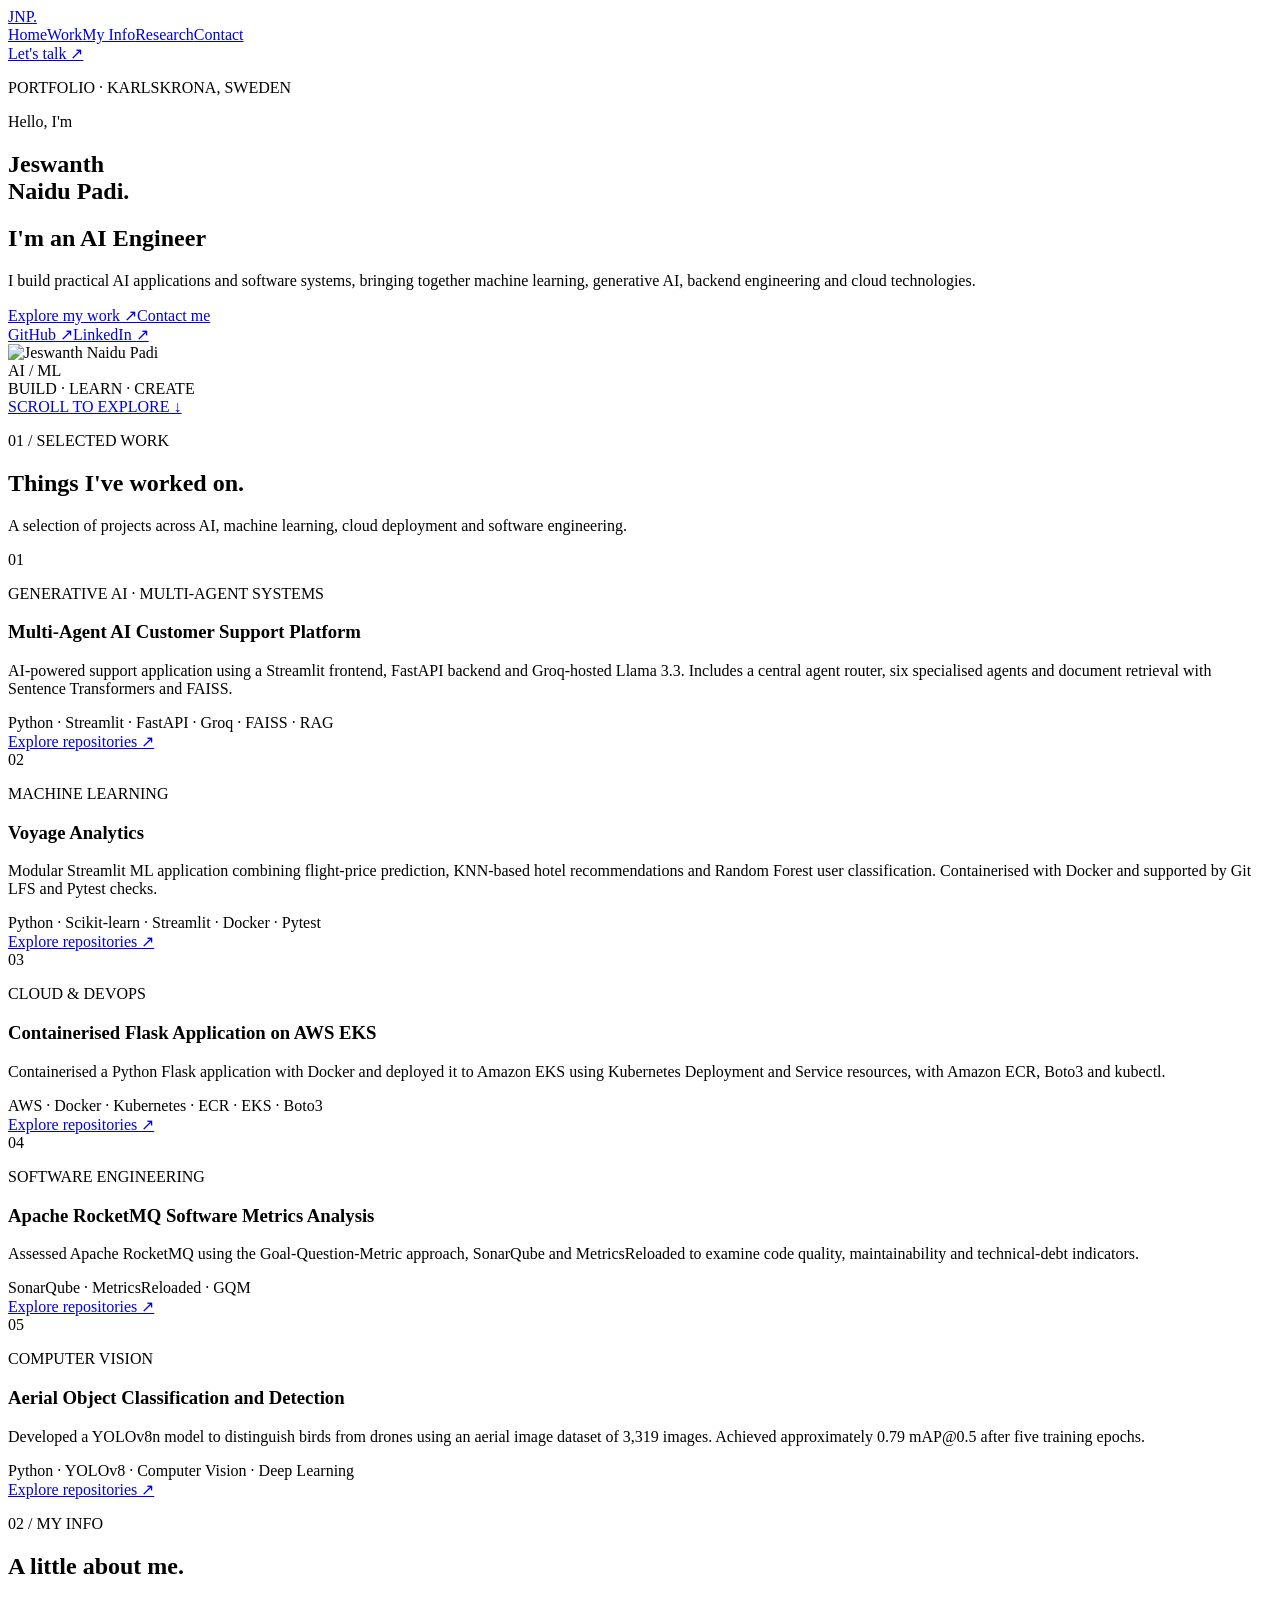
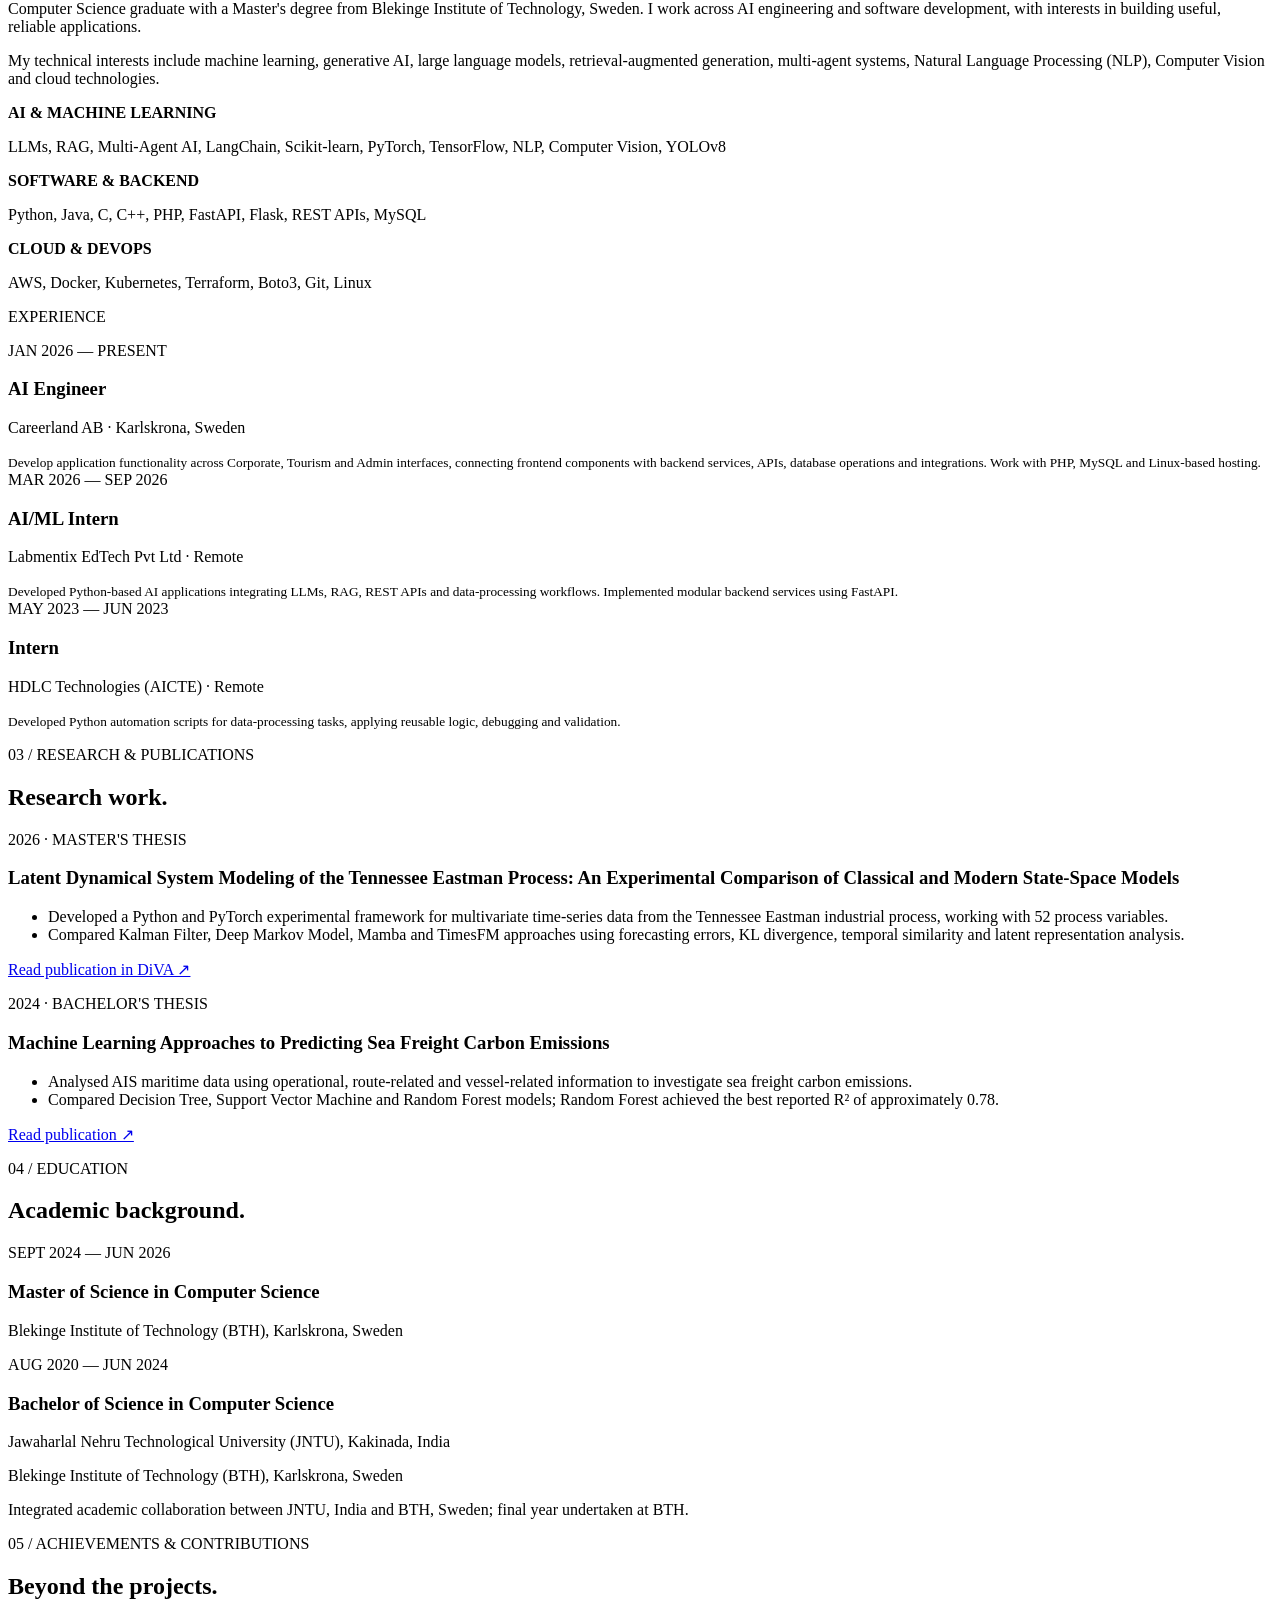
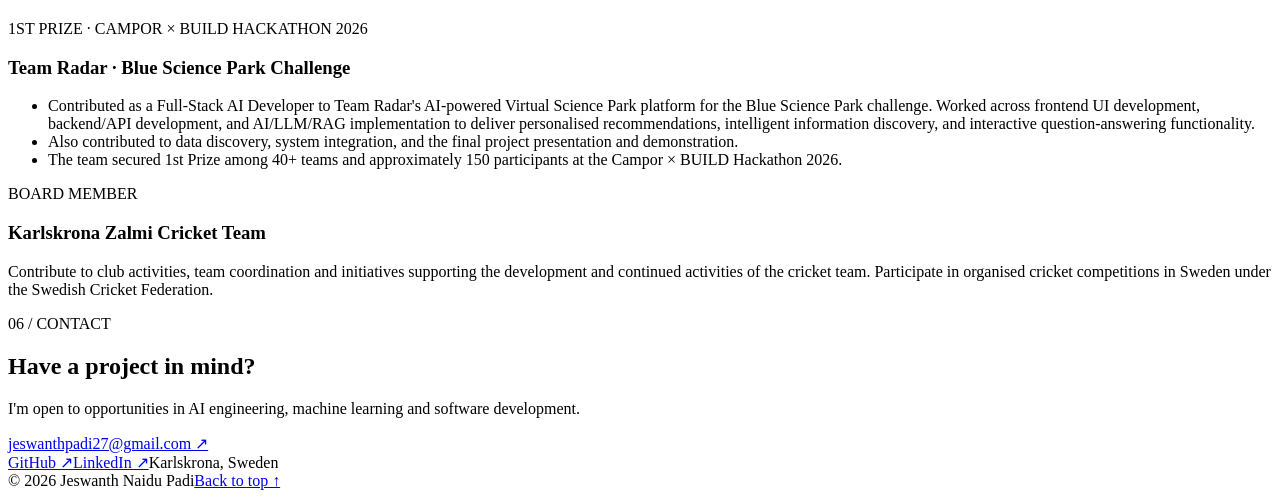
==== index.html @ f514a5ea "Add portfolio homepage" ====
<!doctype html>
<html lang="en">
<head>
<meta charset="utf-8"><meta name="viewport" content="width=device-width,initial-scale=1">
<meta name="description" content="Portfolio of Jeswanth Naidu Padi — AI Engineer focused on machine learning, generative AI and software engineering.">
<title>Jeswanth Naidu Padi | AI Engineer</title>
<link rel="preconnect" href="https://fonts.googleapis.com"><link rel="preconnect" href="https://fonts.gstatic.com" crossorigin>
<link href="https://fonts.googleapis.com/css2?family=DM+Mono:wght@400;500&family=DM+Sans:wght@400;500;600;700&family=Manrope:wght@400;500;600;700;800&display=swap" rel="stylesheet">
<link rel="stylesheet" href="assets/css/styles.css">
</head>
<body>
<header class="top"><a class="brand" href="#home">JNP<span>.</span></a><nav><a href="#home">Home</a><a href="#work">Work</a><a href="#about">My Info</a><a href="#research">Research</a><a href="#contact">Contact</a></nav><a class="nav-cta" href="mailto:jeswanthpadi27@gmail.com">Let's talk ↗</a></header>
<main>
<section class="hero section" id="home"><div class="hero-copy"><p class="eyebrow">PORTFOLIO · KARLSKRONA, SWEDEN</p><p class="hello">Hello, I'm</p><h1>Jeswanth<br><span>Naidu Padi.</span></h1><h2>I'm an <span class="typed">AI Engineer</span></h2><p class="intro">I build practical AI applications and software systems, bringing together machine learning, generative AI, backend engineering and cloud technologies.</p><div class="actions"><a class="button primary" href="#work">Explore my work <span>↗</span></a><a class="button secondary" href="mailto:jeswanthpadi27@gmail.com">Contact me</a></div><div class="social"><a href="https://github.com/Jeswanthpadi" target="_blank" rel="noreferrer">GitHub ↗</a><a href="https://www.linkedin.com/in/jeswanthnaidupadi/" target="_blank" rel="noreferrer">LinkedIn ↗</a></div></div><div class="hero-art"><div class="orbit orbit-one"></div><div class="orbit orbit-two"></div><div class="portrait"><img src="https://avatars.githubusercontent.com/u/137682556?v=4" alt="Jeswanth Naidu Padi"></div><div class="floating-tag tag-top">AI / ML</div><div class="floating-tag tag-bottom">BUILD · LEARN · CREATE</div></div><a class="scroll" href="#work">SCROLL TO EXPLORE ↓</a></section>
<section class="section work" id="work"><div class="section-head"><p class="eyebrow">01 / SELECTED WORK</p><h2>Things I've <span>worked on.</span></h2><p>A selection of projects across AI, machine learning, cloud deployment and software engineering.</p></div><div class="projects">
<article class="project"><div class="project-no">01</div><p class="project-type">GENERATIVE AI · MULTI-AGENT SYSTEMS</p><h3>Multi-Agent AI Customer Support Platform</h3><p>AI-powered support application using a Streamlit frontend, FastAPI backend and Groq-hosted Llama 3.3. Includes a central agent router, six specialised agents and document retrieval with Sentence Transformers and FAISS.</p><div class="tags">Python · Streamlit · FastAPI · Groq · FAISS · RAG</div><a href="https://github.com/Jeswanthpadi?tab=repositories" target="_blank" rel="noreferrer">Explore repositories ↗</a></article>
<article class="project"><div class="project-no">02</div><p class="project-type">MACHINE LEARNING</p><h3>Voyage Analytics</h3><p>Modular Streamlit ML application combining flight-price prediction, KNN-based hotel recommendations and Random Forest user classification. Containerised with Docker and supported by Git LFS and Pytest checks.</p><div class="tags">Python · Scikit-learn · Streamlit · Docker · Pytest</div><a href="https://github.com/Jeswanthpadi?tab=repositories" target="_blank" rel="noreferrer">Explore repositories ↗</a></article>
<article class="project"><div class="project-no">03</div><p class="project-type">CLOUD & DEVOPS</p><h3>Containerised Flask Application on AWS EKS</h3><p>Containerised a Python Flask application with Docker and deployed it to Amazon EKS using Kubernetes Deployment and Service resources, with Amazon ECR, Boto3 and kubectl.</p><div class="tags">AWS · Docker · Kubernetes · ECR · EKS · Boto3</div><a href="https://github.com/Jeswanthpadi?tab=repositories" target="_blank" rel="noreferrer">Explore repositories ↗</a></article>
<article class="project"><div class="project-no">04</div><p class="project-type">SOFTWARE ENGINEERING</p><h3>Apache RocketMQ Software Metrics Analysis</h3><p>Assessed Apache RocketMQ using the Goal-Question-Metric approach, SonarQube and MetricsReloaded to examine code quality, maintainability and technical-debt indicators.</p><div class="tags">SonarQube · MetricsReloaded · GQM</div><a href="https://github.com/Jeswanthpadi?tab=repositories" target="_blank" rel="noreferrer">Explore repositories ↗</a></article>
<article class="project"><div class="project-no">05</div><p class="project-type">COMPUTER VISION</p><h3>Aerial Object Classification and Detection</h3><p>Developed a YOLOv8n model to distinguish birds from drones using an aerial image dataset of 3,319 images. Achieved approximately 0.79 mAP@0.5 after five training epochs.</p><div class="tags">Python · YOLOv8 · Computer Vision · Deep Learning</div><a href="https://github.com/Jeswanthpadi?tab=repositories" target="_blank" rel="noreferrer">Explore repositories ↗</a></article>
</div></section>
<section class="section about" id="about"><div class="section-head"><p class="eyebrow">02 / MY INFO</p><h2>A little about <span>me.</span></h2></div><div class="about-grid"><div><p class="large-copy">Computer Science graduate with a Master's degree from Blekinge Institute of Technology, Sweden. I work across AI engineering and software development, with interests in building useful, reliable applications.</p><p>My technical interests include machine learning, generative AI, large language models, retrieval-augmented generation, multi-agent systems, Natural Language Processing (NLP), Computer Vision and cloud technologies.</p><div class="skill-groups"><div><b>AI & MACHINE LEARNING</b><p>LLMs, RAG, Multi-Agent AI, LangChain, Scikit-learn, PyTorch, TensorFlow, NLP, Computer Vision, YOLOv8</p></div><div><b>SOFTWARE & BACKEND</b><p>Python, Java, C, C++, PHP, FastAPI, Flask, REST APIs, MySQL</p></div><div><b>CLOUD & DEVOPS</b><p>AWS, Docker, Kubernetes, Terraform, Boto3, Git, Linux</p></div></div></div><div class="experience"><p class="eyebrow">EXPERIENCE</p><div class="job"><span>JAN 2026 — PRESENT</span><h3>AI Engineer</h3><p>Careerland AB · Karlskrona, Sweden</p><small>Develop application functionality across Corporate, Tourism and Admin interfaces, connecting frontend components with backend services, APIs, database operations and integrations. Work with PHP, MySQL and Linux-based hosting.</small></div><div class="job"><span>MAR 2026 — SEP 2026</span><h3>AI/ML Intern</h3><p>Labmentix EdTech Pvt Ltd · Remote</p><small>Developed Python-based AI applications integrating LLMs, RAG, REST APIs and data-processing workflows. Implemented modular backend services using FastAPI.</small></div><div class="job"><span>MAY 2023 — JUN 2023</span><h3>Intern</h3><p>HDLC Technologies (AICTE) · Remote</p><small>Developed Python automation scripts for data-processing tasks, applying reusable logic, debugging and validation.</small></div></div></div></section>
<section class="section research" id="research"><div class="section-head"><p class="eyebrow">03 / RESEARCH & PUBLICATIONS</p><h2>Research <span>work.</span></h2></div><div class="paper"><p class="eyebrow">2026 · MASTER'S THESIS</p><h3>Latent Dynamical System Modeling of the Tennessee Eastman Process: An Experimental Comparison of Classical and Modern State-Space Models</h3><ul><li>Developed a Python and PyTorch experimental framework for multivariate time-series data from the Tennessee Eastman industrial process, working with 52 process variables.</li><li>Compared Kalman Filter, Deep Markov Model, Mamba and TimesFM approaches using forecasting errors, KL divergence, temporal similarity and latent representation analysis.</li></ul><a href="https://www.diva-portal.org/smash/record.jsf?pid=diva2:2114204" target="_blank" rel="noreferrer">Read publication in DiVA ↗</a></div><div class="paper"><p class="eyebrow">2024 · BACHELOR'S THESIS</p><h3>Machine Learning Approaches to Predicting Sea Freight Carbon Emissions</h3><ul><li>Analysed AIS maritime data using operational, route-related and vessel-related information to investigate sea freight carbon emissions.</li><li>Compared Decision Tree, Support Vector Machine and Random Forest models; Random Forest achieved the best reported R² of approximately 0.78.</li></ul><a href="https://www.diva-portal.org/smash/get/diva2%3A1883492/FULLTEXT01.pdf" target="_blank" rel="noreferrer">Read publication ↗</a></div></section>
<section class="section education"><div class="section-head"><p class="eyebrow">04 / EDUCATION</p><h2>Academic <span>background.</span></h2></div><div class="edu"><div><span>SEPT 2024 — JUN 2026</span><h3>Master of Science in Computer Science</h3><p>Blekinge Institute of Technology (BTH), Karlskrona, Sweden</p></div><div><span>AUG 2020 — JUN 2024</span><h3>Bachelor of Science in Computer Science</h3><p>Jawaharlal Nehru Technological University (JNTU), Kakinada, India</p><p>Blekinge Institute of Technology (BTH), Karlskrona, Sweden</p></div></div><p class="edu-note">Integrated academic collaboration between JNTU, India and BTH, Sweden; final year undertaken at BTH.</p></section>
<section class="section achievements"><div class="section-head"><p class="eyebrow">05 / ACHIEVEMENTS & CONTRIBUTIONS</p><h2>Beyond the <span>projects.</span></h2></div><div class="achievement"><p class="eyebrow">1ST PRIZE · CAMPOR × BUILD HACKATHON 2026</p><h3>Team Radar · Blue Science Park Challenge</h3><ul><li>Contributed as a Full-Stack AI Developer to Team Radar's AI-powered Virtual Science Park platform for the Blue Science Park challenge. Worked across frontend UI development, backend/API development, and AI/LLM/RAG implementation to deliver personalised recommendations, intelligent information discovery, and interactive question-answering functionality.</li><li>Also contributed to data discovery, system integration, and the final project presentation and demonstration.</li><li>The team secured 1st Prize among 40+ teams and approximately 150 participants at the Campor × BUILD Hackathon 2026.</li></ul></div><div class="achievement"><p class="eyebrow">BOARD MEMBER</p><h3>Karlskrona Zalmi Cricket Team</h3><p>Contribute to club activities, team coordination and initiatives supporting the development and continued activities of the cricket team. Participate in organised cricket competitions in Sweden under the Swedish Cricket Federation.</p></div></section>
<section class="section contact" id="contact"><p class="eyebrow">06 / CONTACT</p><h2>Have a project in <span>mind?</span></h2><p>I'm open to opportunities in AI engineering, machine learning and software development.</p><a class="email" href="mailto:jeswanthpadi27@gmail.com">jeswanthpadi27@gmail.com ↗</a><div class="contact-links"><a href="https://github.com/Jeswanthpadi" target="_blank" rel="noreferrer">GitHub ↗</a><a href="https://www.linkedin.com/in/jeswanthnaidupadi/" target="_blank" rel="noreferrer">LinkedIn ↗</a><span>Karlskrona, Sweden</span></div></section>
</main><footer><span>© 2026 Jeswanth Naidu Padi</span><a href="#home">Back to top ↑</a></footer><script src="assets/js/main.js"></script>
</body></html>
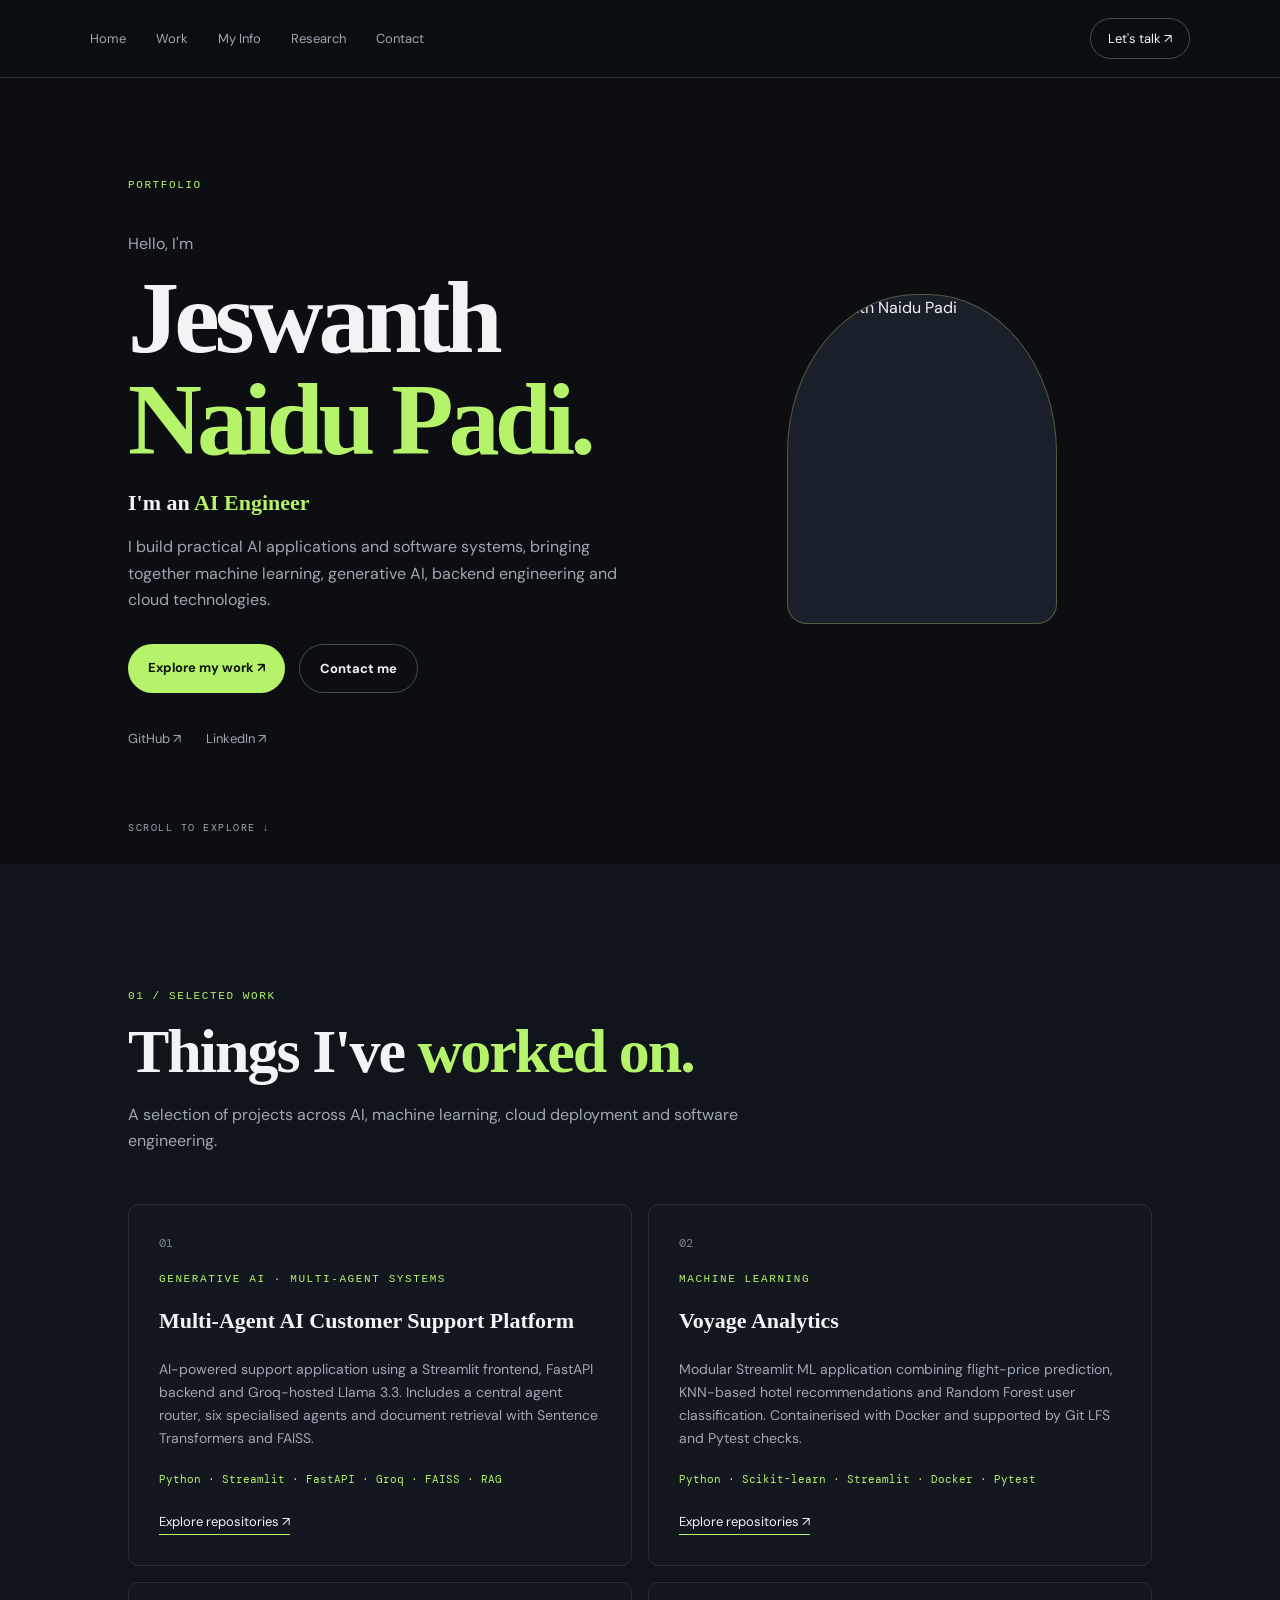
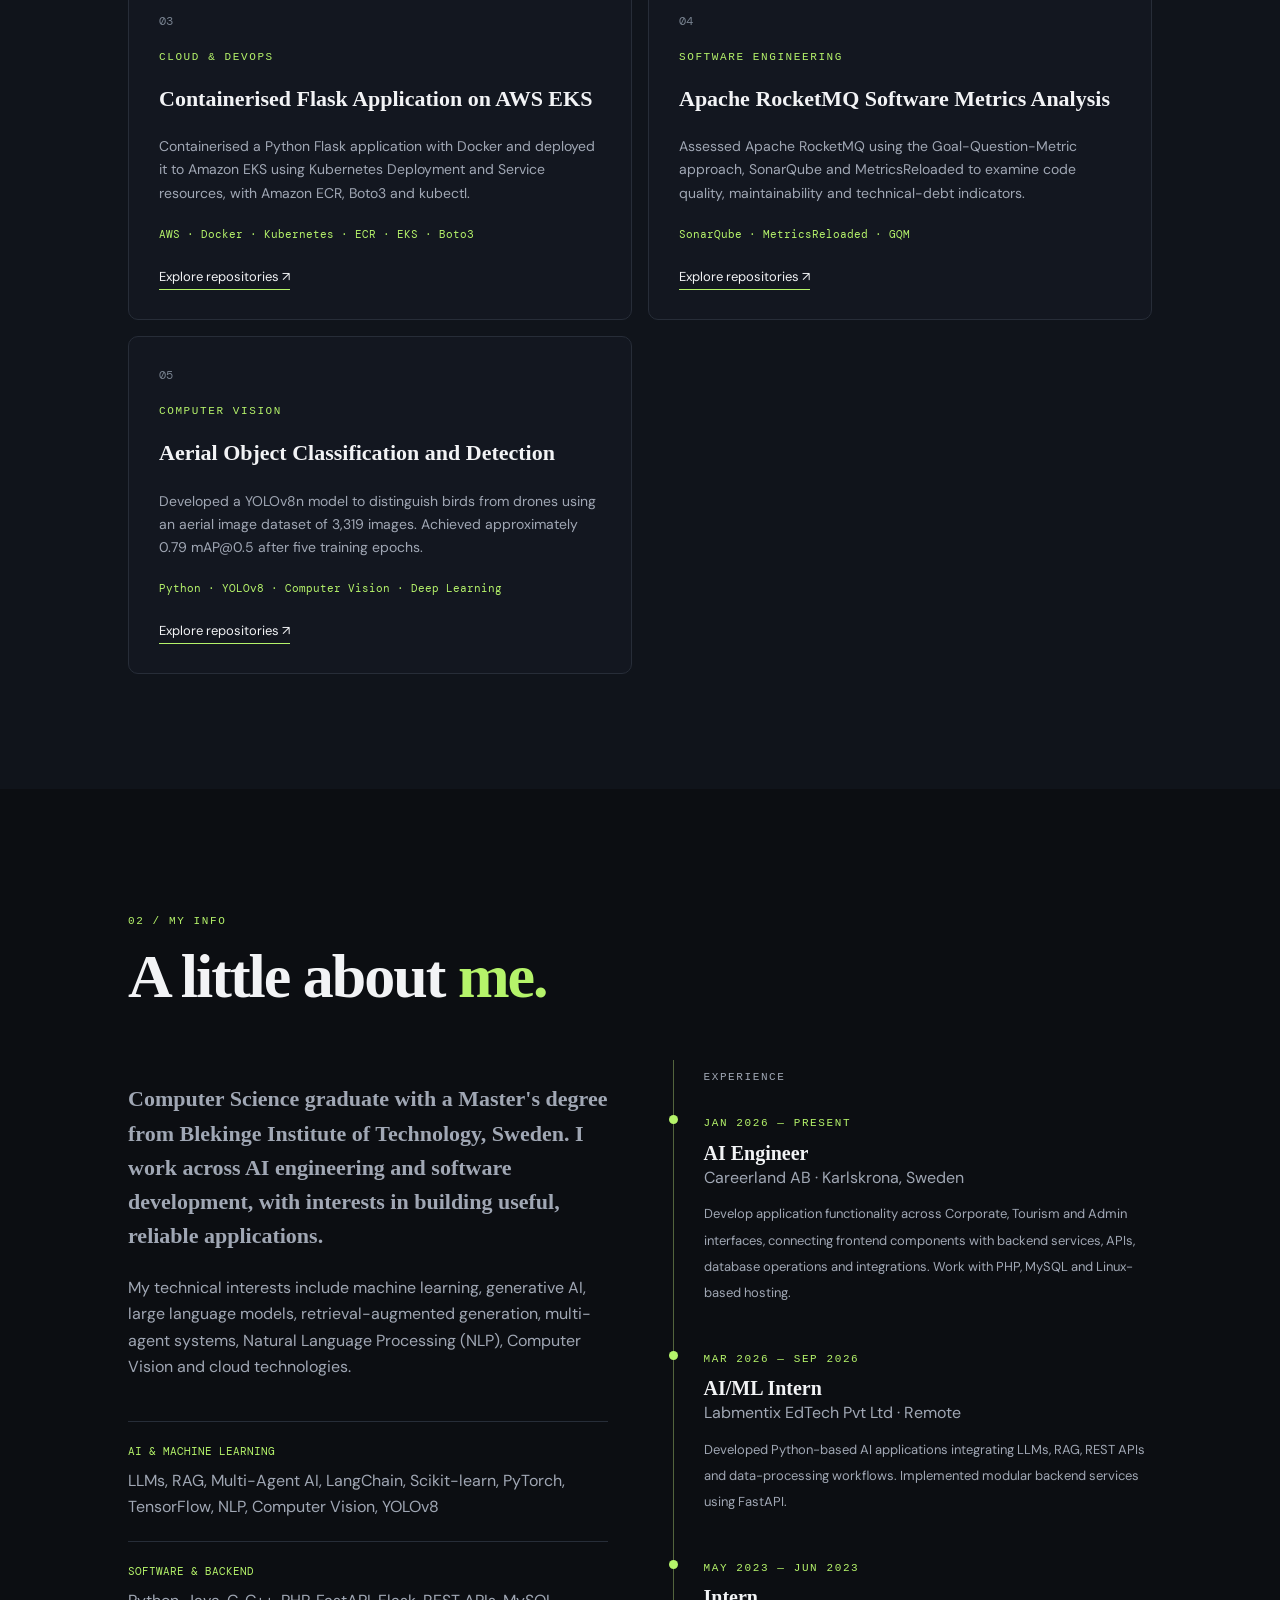
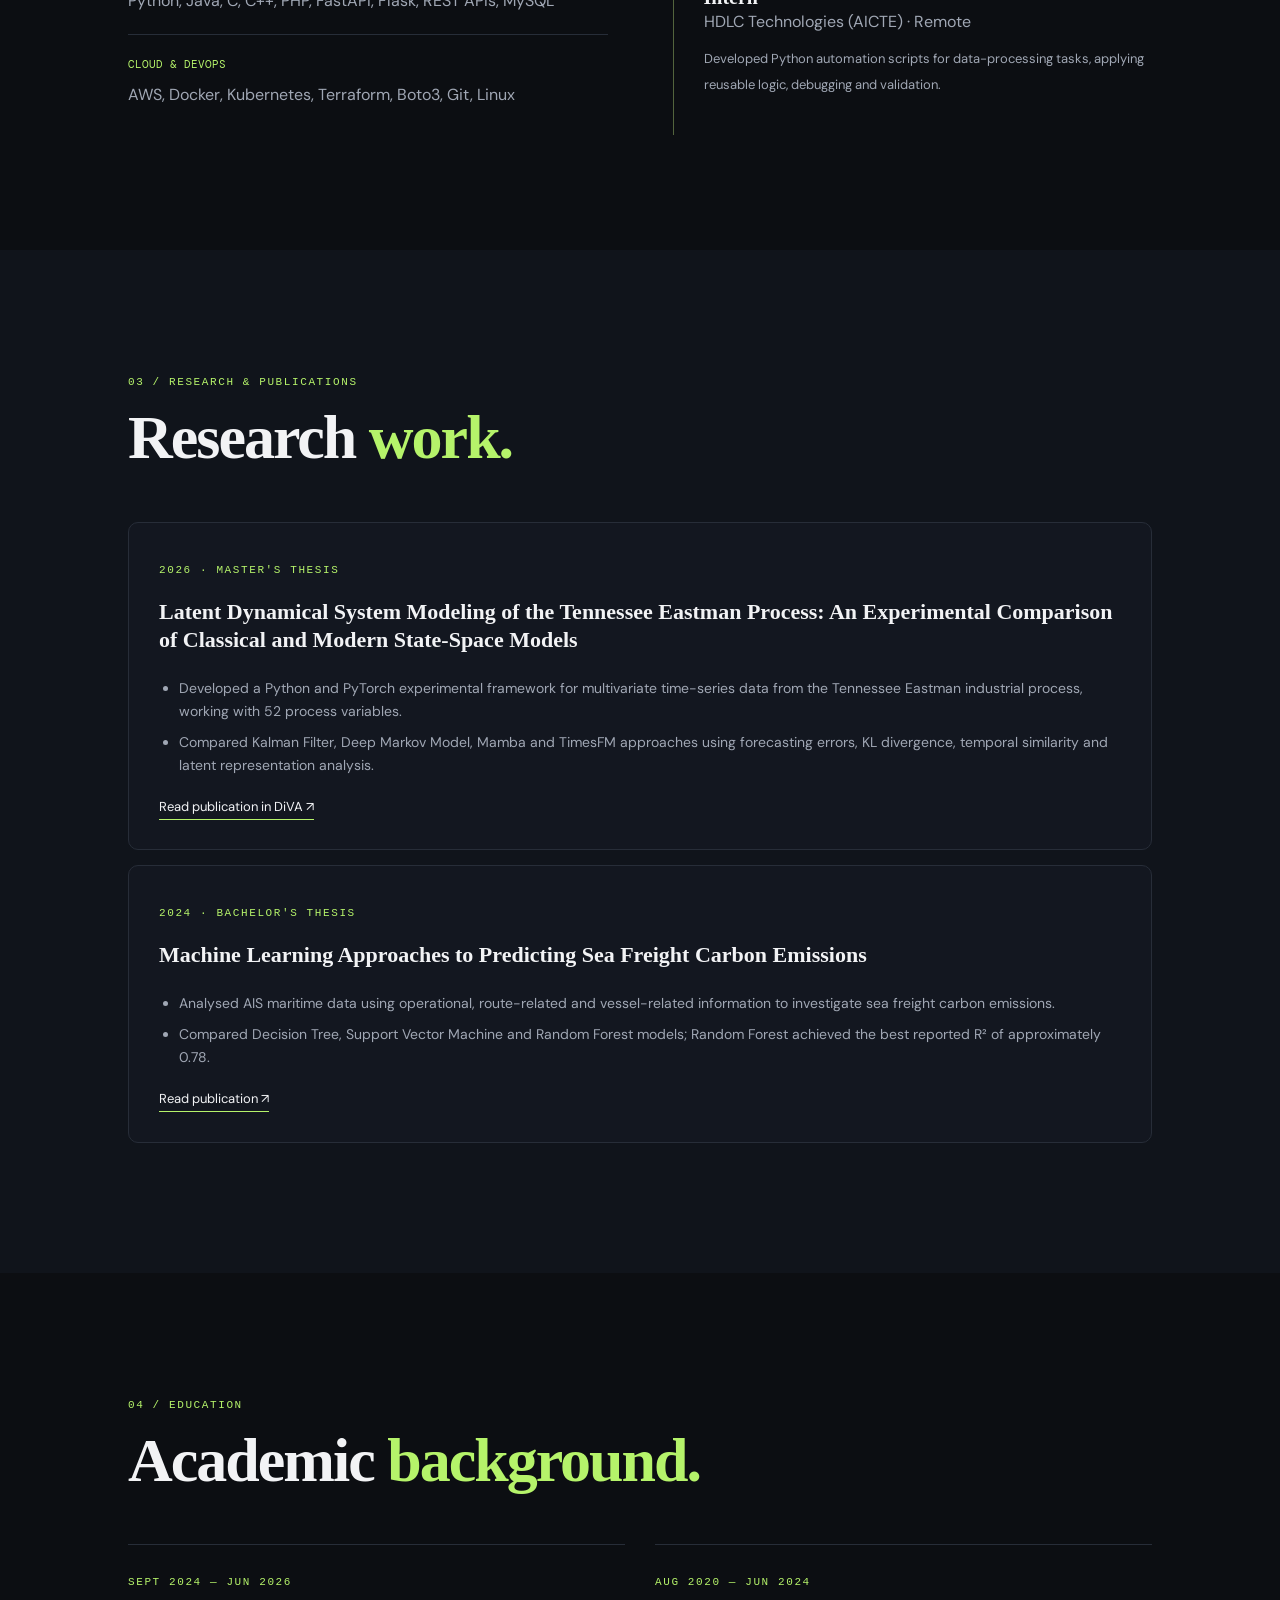
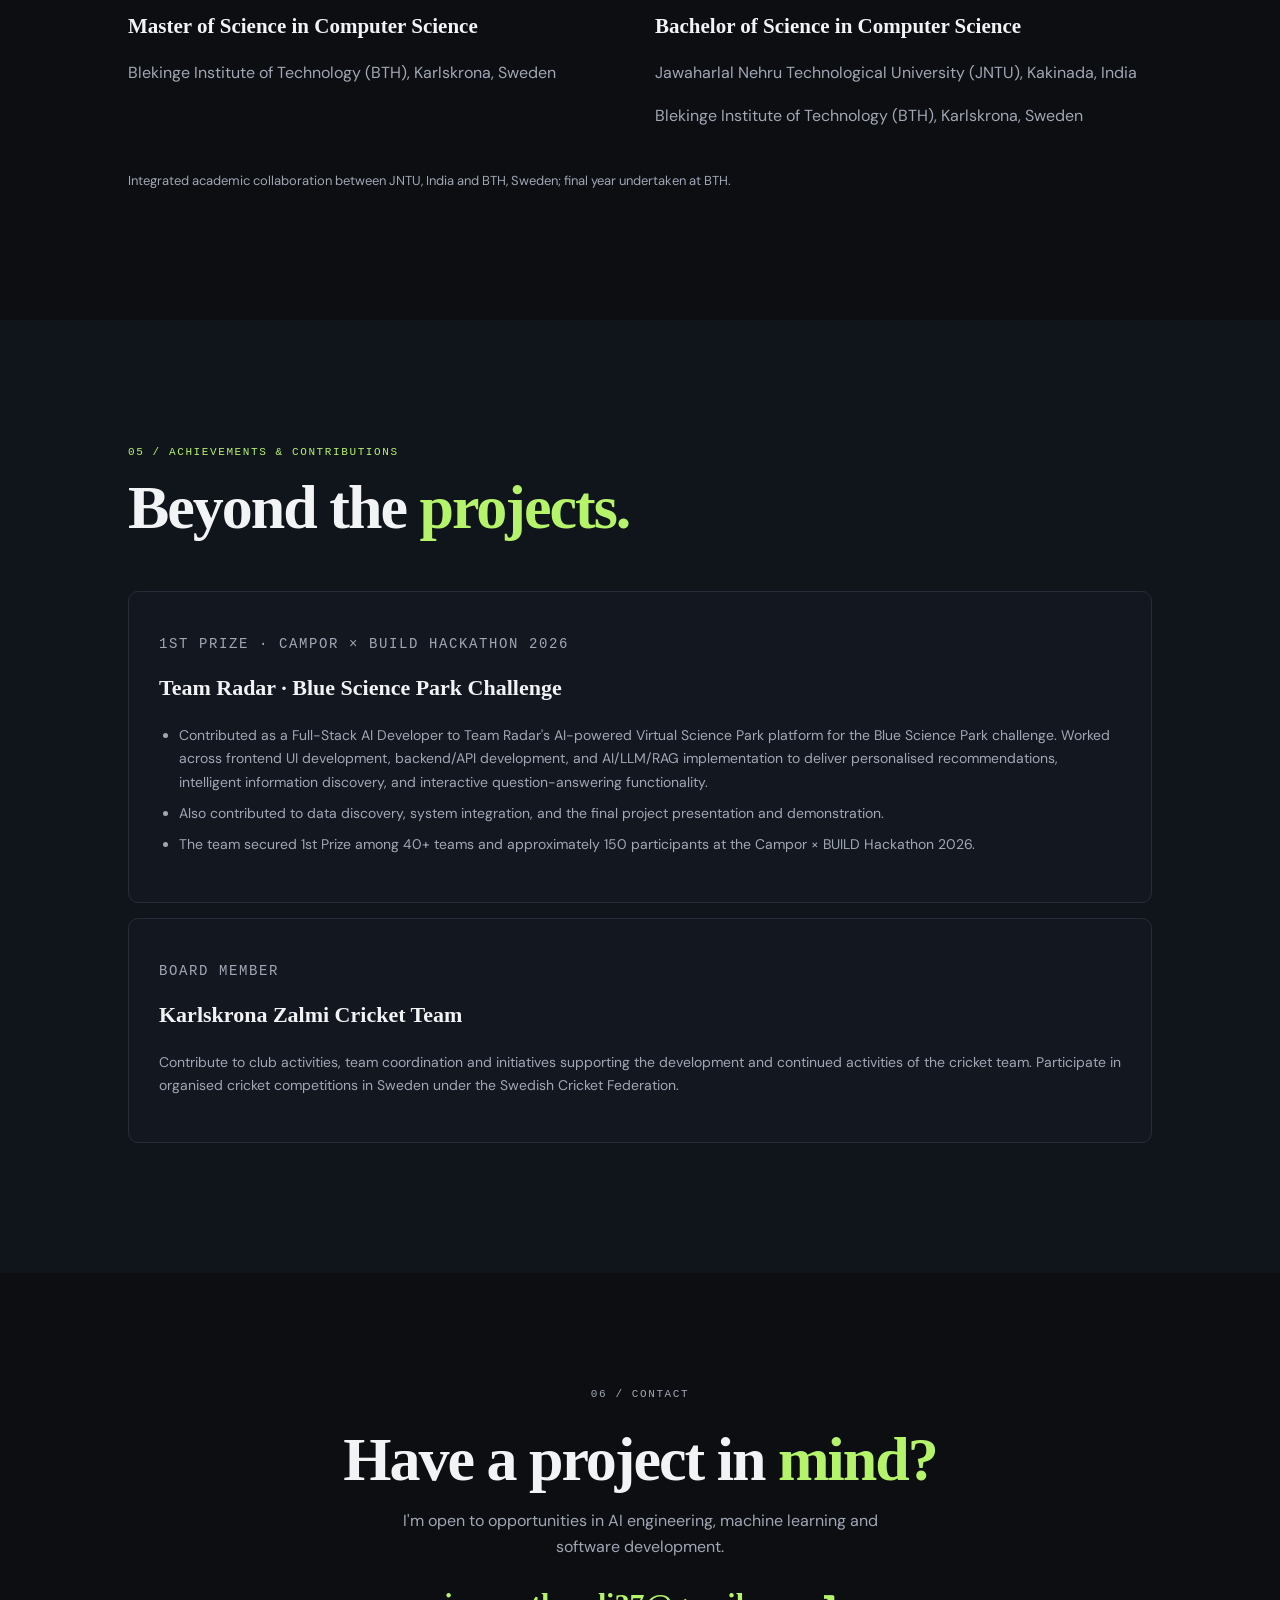
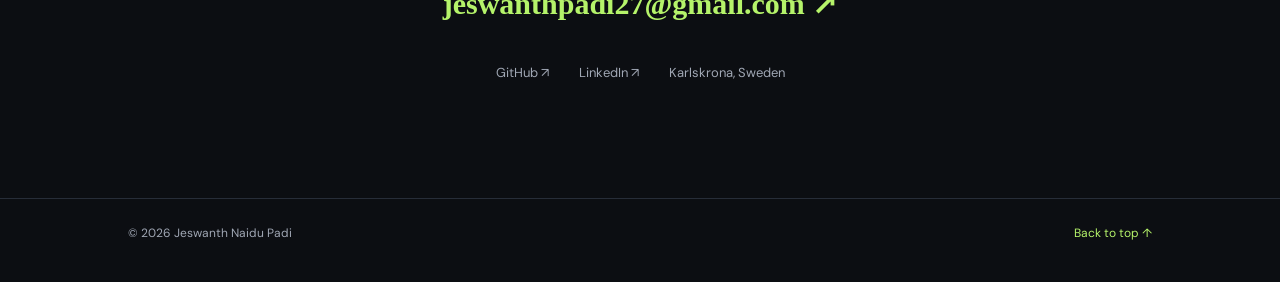
==== commit d26af0ca: "Refine homepage header and hero image" ====
--- a/index.html
+++ b/index.html
@@ -9,9 +9,9 @@
 <link rel="stylesheet" href="assets/css/styles.css">
 </head>
 <body>
-<header class="top"><a class="brand" href="#home">JNP<span>.</span></a><nav><a href="#home">Home</a><a href="#work">Work</a><a href="#about">My Info</a><a href="#research">Research</a><a href="#contact">Contact</a></nav><a class="nav-cta" href="mailto:jeswanthpadi27@gmail.com">Let's talk ↗</a></header>
+<header class="top"><nav><a href="#home">Home</a><a href="#work">Work</a><a href="#about">My Info</a><a href="#research">Research</a><a href="#contact">Contact</a></nav><a class="nav-cta" href="mailto:jeswanthpadi27@gmail.com">Let's talk ↗</a></header>
 <main>
-<section class="hero section" id="home"><div class="hero-copy"><p class="eyebrow">PORTFOLIO · KARLSKRONA, SWEDEN</p><p class="hello">Hello, I'm</p><h1>Jeswanth<br><span>Naidu Padi.</span></h1><h2>I'm an <span class="typed">AI Engineer</span></h2><p class="intro">I build practical AI applications and software systems, bringing together machine learning, generative AI, backend engineering and cloud technologies.</p><div class="actions"><a class="button primary" href="#work">Explore my work <span>↗</span></a><a class="button secondary" href="mailto:jeswanthpadi27@gmail.com">Contact me</a></div><div class="social"><a href="https://github.com/Jeswanthpadi" target="_blank" rel="noreferrer">GitHub ↗</a><a href="https://www.linkedin.com/in/jeswanthnaidupadi/" target="_blank" rel="noreferrer">LinkedIn ↗</a></div></div><div class="hero-art"><div class="orbit orbit-one"></div><div class="orbit orbit-two"></div><div class="portrait"><img src="https://avatars.githubusercontent.com/u/137682556?v=4" alt="Jeswanth Naidu Padi"></div><div class="floating-tag tag-top">AI / ML</div><div class="floating-tag tag-bottom">BUILD · LEARN · CREATE</div></div><a class="scroll" href="#work">SCROLL TO EXPLORE ↓</a></section>
+<section class="hero section" id="home"><div class="hero-copy"><p class="eyebrow">PORTFOLIO</p><p class="hello">Hello, I'm</p><h1>Jeswanth<br><span>Naidu Padi.</span></h1><h2>I'm an <span class="typed">AI Engineer</span></h2><p class="intro">I build practical AI applications and software systems, bringing together machine learning, generative AI, backend engineering and cloud technologies.</p><div class="actions"><a class="button primary" href="#work">Explore my work <span>↗</span></a><a class="button secondary" href="mailto:jeswanthpadi27@gmail.com">Contact me</a></div><div class="social"><a href="https://github.com/Jeswanthpadi" target="_blank" rel="noreferrer">GitHub ↗</a><a href="https://www.linkedin.com/in/jeswanthnaidupadi/" target="_blank" rel="noreferrer">LinkedIn ↗</a></div></div><div class="hero-art"><div class="portrait"><img src="https://avatars.githubusercontent.com/u/137682556?v=4" alt="Jeswanth Naidu Padi"></div></div><a class="scroll" href="#work">SCROLL TO EXPLORE ↓</a></section>
 <section class="section work" id="work"><div class="section-head"><p class="eyebrow">01 / SELECTED WORK</p><h2>Things I've <span>worked on.</span></h2><p>A selection of projects across AI, machine learning, cloud deployment and software engineering.</p></div><div class="projects">
 <article class="project"><div class="project-no">01</div><p class="project-type">GENERATIVE AI · MULTI-AGENT SYSTEMS</p><h3>Multi-Agent AI Customer Support Platform</h3><p>AI-powered support application using a Streamlit frontend, FastAPI backend and Groq-hosted Llama 3.3. Includes a central agent router, six specialised agents and document retrieval with Sentence Transformers and FAISS.</p><div class="tags">Python · Streamlit · FastAPI · Groq · FAISS · RAG</div><a href="https://github.com/Jeswanthpadi?tab=repositories" target="_blank" rel="noreferrer">Explore repositories ↗</a></article>
 <article class="project"><div class="project-no">02</div><p class="project-type">MACHINE LEARNING</p><h3>Voyage Analytics</h3><p>Modular Streamlit ML application combining flight-price prediction, KNN-based hotel recommendations and Random Forest user classification. Containerised with Docker and supported by Git LFS and Pytest checks.</p><div class="tags">Python · Scikit-learn · Streamlit · Docker · Pytest</div><a href="https://github.com/Jeswanthpadi?tab=repositories" target="_blank" rel="noreferrer">Explore repositories ↗</a></article>
--- a/assets/css/styles.css
+++ b/assets/css/styles.css
@@ -0,0 +1 @@
+:root{--bg:#0c0e12;--panel:#131720;--text:#f2f3f5;--muted:#a0a7b4;--accent:#b5f36a;--line:#272d38}*{box-sizing:border-box}html{scroll-behavior:smooth}body{margin:0;background:var(--bg);color:var(--text);font-family:"DM Sans",sans-serif;line-height:1.65}a{color:inherit;text-decoration:none}.top{height:78px;display:flex;align-items:center;justify-content:space-between;padding:0 7vw;border-bottom:1px solid var(--line);position:sticky;top:0;background:#0c0e12ed;backdrop-filter:blur(14px);z-index:10}.brand{font:800 24px Manrope}.brand span,h1 span,h2 span{color:var(--accent)}nav{display:flex;gap:30px}nav a,.nav-cta,.social a,.contact-links a{font-size:13px;color:var(--muted)}nav a:hover,.social a:hover,.contact-links a:hover{color:var(--accent)}.nav-cta{border:1px solid #454d5a;border-radius:30px;padding:9px 17px;color:var(--text)}.section{padding:115px 10vw;position:relative}.hero{min-height:650px;display:grid;grid-template-columns:1.1fr .9fr;align-items:center;padding-top:90px}.eyebrow,.project-type,.job span,.edu span{font:500 11px "DM Mono",monospace;letter-spacing:1.6px;color:var(--accent)}.hello{color:var(--muted);margin:40px 0 0}.hero h1{font:800 clamp(58px,8vw,104px)/.99 Manrope;letter-spacing:-5px;margin:10px 0 20px}.hero h2{font:600 22px Manrope}.typed{color:var(--accent)}.intro{max-width:520px;color:var(--muted);font-size:16px}.actions{display:flex;gap:14px;margin-top:30px}.button{padding:13px 20px;border-radius:30px;font-size:13px;font-weight:700}.primary{background:var(--accent);color:#10150a}.secondary{border:1px solid #444c58}.social{display:flex;gap:25px;margin-top:35px}.hero-art{height:430px;display:grid;place-items:center;position:relative}.portrait{width:270px;height:330px;border-radius:48% 48% 20px 20px;overflow:hidden;border:1px solid #515b45;position:relative;z-index:1;background:#1a2029}.portrait img{width:100%;height:100%;object-fit:cover}.orbit{position:absolute;border:1px solid #343c2d;border-radius:50%;width:390px;height:390px}.orbit-two{width:320px;height:320px;border-color:#29313c}.floating-tag{position:absolute;z-index:2;background:#1c232b;border:1px solid #414b3b;padding:9px 14px;border-radius:5px;font:11px "DM Mono";color:var(--accent)}.tag-top{top:55px;right:0}.tag-bottom{bottom:45px;left:0}.scroll{position:absolute;bottom:30px;left:10vw;color:var(--muted);font:10px "DM Mono";letter-spacing:1.5px}.section-head{max-width:650px;margin-bottom:50px}.section-head h2,.contact h2{font:800 clamp(38px,5vw,62px)/1.1 Manrope;letter-spacing:-2px;margin:15px 0}.section-head>p:last-child,.contact>p{color:var(--muted)}.work,.research,.achievements{background:#10141b}.projects{display:grid;grid-template-columns:repeat(2,1fr);gap:16px}.project,.paper,.achievement{background:var(--panel);border:1px solid var(--line);padding:30px;border-radius:10px;transition:.25s}.project:hover{transform:translateY(-5px);border-color:#728d4f}.project-no{font:12px "DM Mono";color:#77818e}.project-type{margin-top:22px}.project h3,.paper h3,.achievement h3{font:700 22px Manrope;line-height:1.3}.project p:not(.project-type),.paper li,.achievement p,.achievement li{color:var(--muted);font-size:14px}.tags{font:11px "DM Mono";color:var(--accent);margin:22px 0}.project>a,.paper>a{font-size:13px;border-bottom:1px solid var(--accent);padding-bottom:4px}.about-grid{display:grid;grid-template-columns:1fr 1fr;gap:65px}.large-copy{font:600 22px/1.55 Manrope}.about-grid p{color:var(--muted)}.skill-groups{margin-top:40px}.skill-groups>div{border-top:1px solid var(--line);padding:15px 0}.skill-groups b{font:11px "DM Mono";color:var(--accent)}.skill-groups p{margin:5px 0}.experience{border-left:1px solid #53643d;padding-left:30px}.job{margin:25px 0 38px;position:relative}.job:before{content:"";position:absolute;width:9px;height:9px;border-radius:50%;background:var(--accent);left:-35px;top:7px}.job h3{margin:7px 0 0;font:700 20px Manrope}.job p{margin:0 0 9px}.job small{color:var(--muted);font-size:13px}.paper{margin:15px 0}.paper ul,.achievement ul{padding-left:20px}.paper li,.achievement li{margin:8px 0}.edu{display:grid;grid-template-columns:1fr 1fr;gap:30px}.edu>div{border-top:1px solid var(--line);padding-top:22px}.edu h3{font:700 21px Manrope}.edu p,.edu-note{color:var(--muted)}.edu-note{margin-top:25px;font-size:13px}.achievement{margin:15px 0}.contact{text-align:center}.contact>p{max-width:540px;margin:0 auto 25px}.email{font:700 clamp(19px,3vw,30px) Manrope;color:var(--accent)}.contact-links{display:flex;justify-content:center;gap:30px;margin-top:40px;color:var(--muted);font-size:13px}footer{border-top:1px solid var(--line);padding:25px 10vw;display:flex;justify-content:space-between;color:var(--muted);font-size:12px}footer a{color:var(--accent)}@media(max-width:800px){.top{padding:0 5vw}nav{gap:13px}nav a{font-size:11px}.nav-cta{display:none}.section{padding:85px 7vw}.hero{grid-template-columns:1fr;padding-top:70px}.hero-art{height:360px;grid-row:1}.hero-copy{grid-row:2}.portrait{width:220px;height:270px}.orbit{width:320px;height:320px}.orbit-two{width:270px;height:270px}.scroll{left:7vw}.about-grid{grid-template-columns:1fr;gap:35px}}@media(max-width:560px){nav{gap:10px}nav a{font-size:10px}.brand{font-size:20px}.projects,.edu{grid-template-columns:1fr}.hero h1{letter-spacing:-3px}.hero-art{height:320px}.contact-links{flex-wrap:wrap;gap:16px}footer{padding:22px 7vw}}
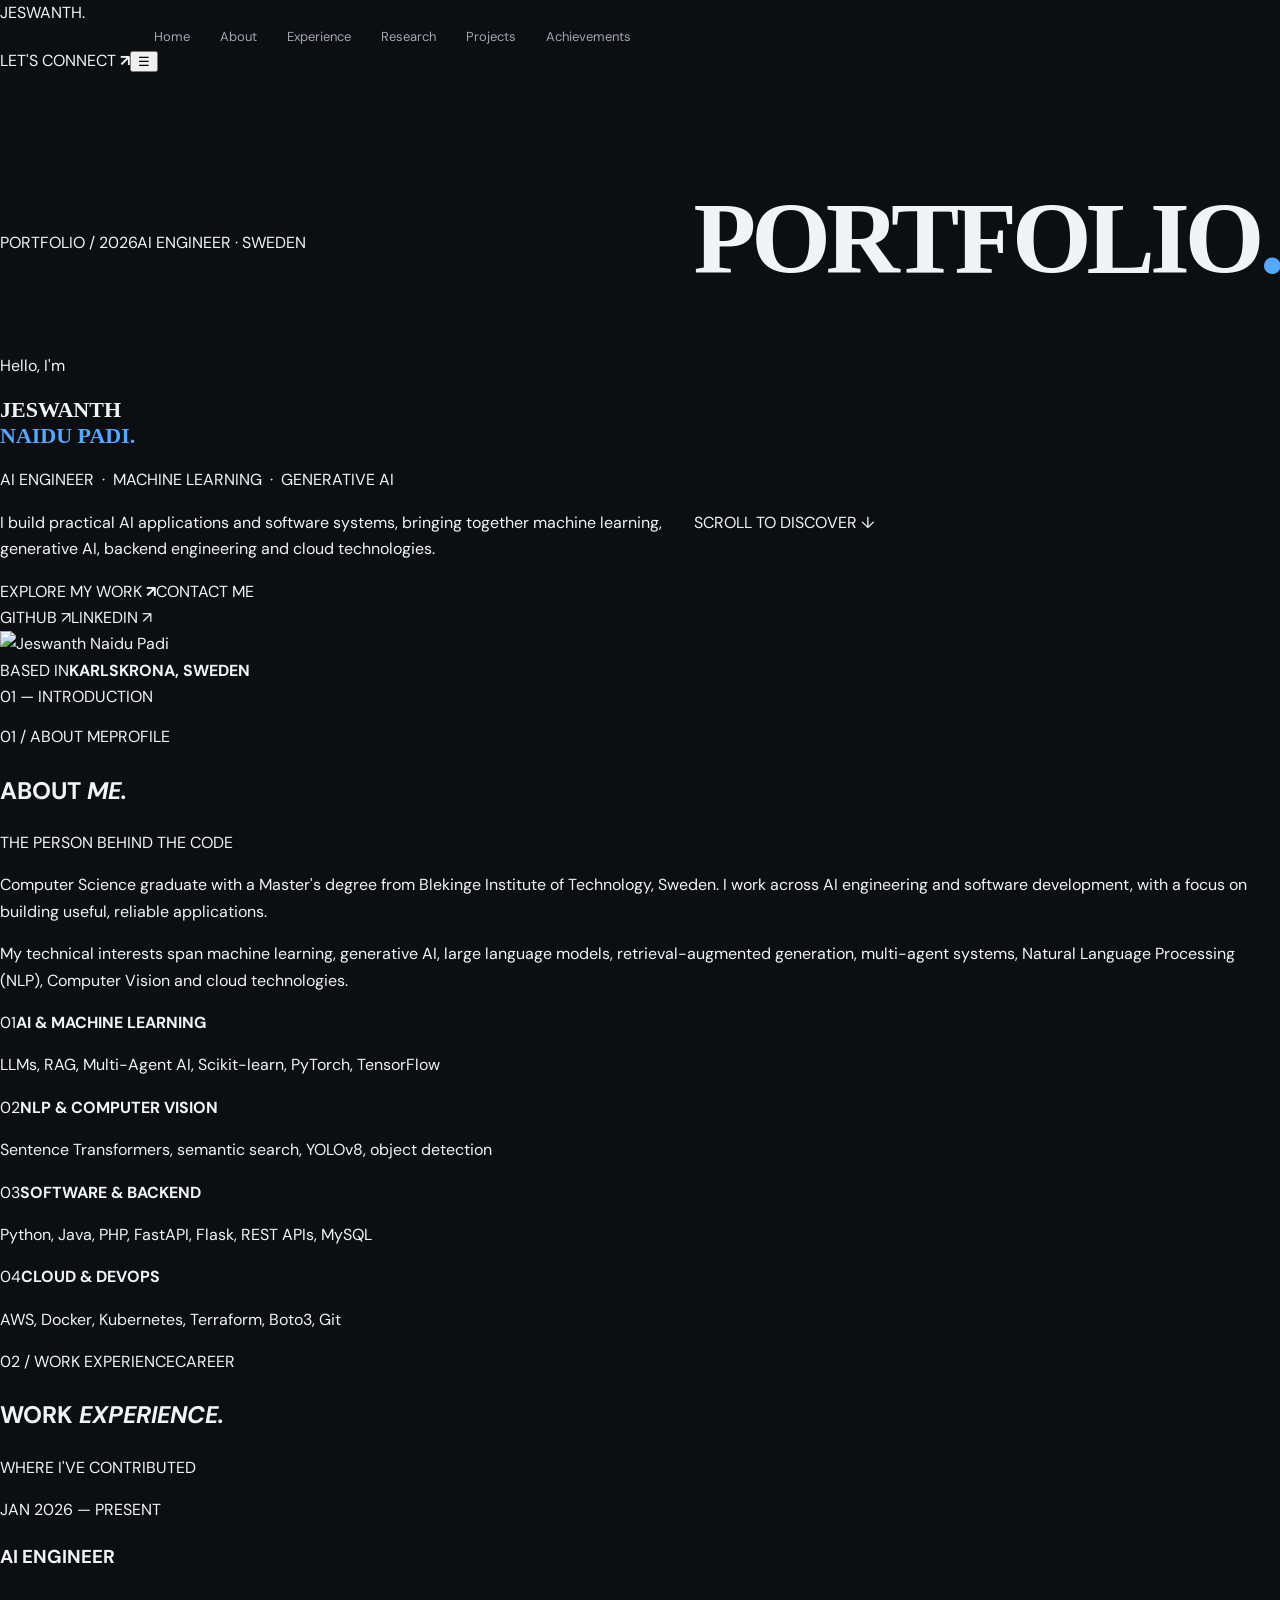
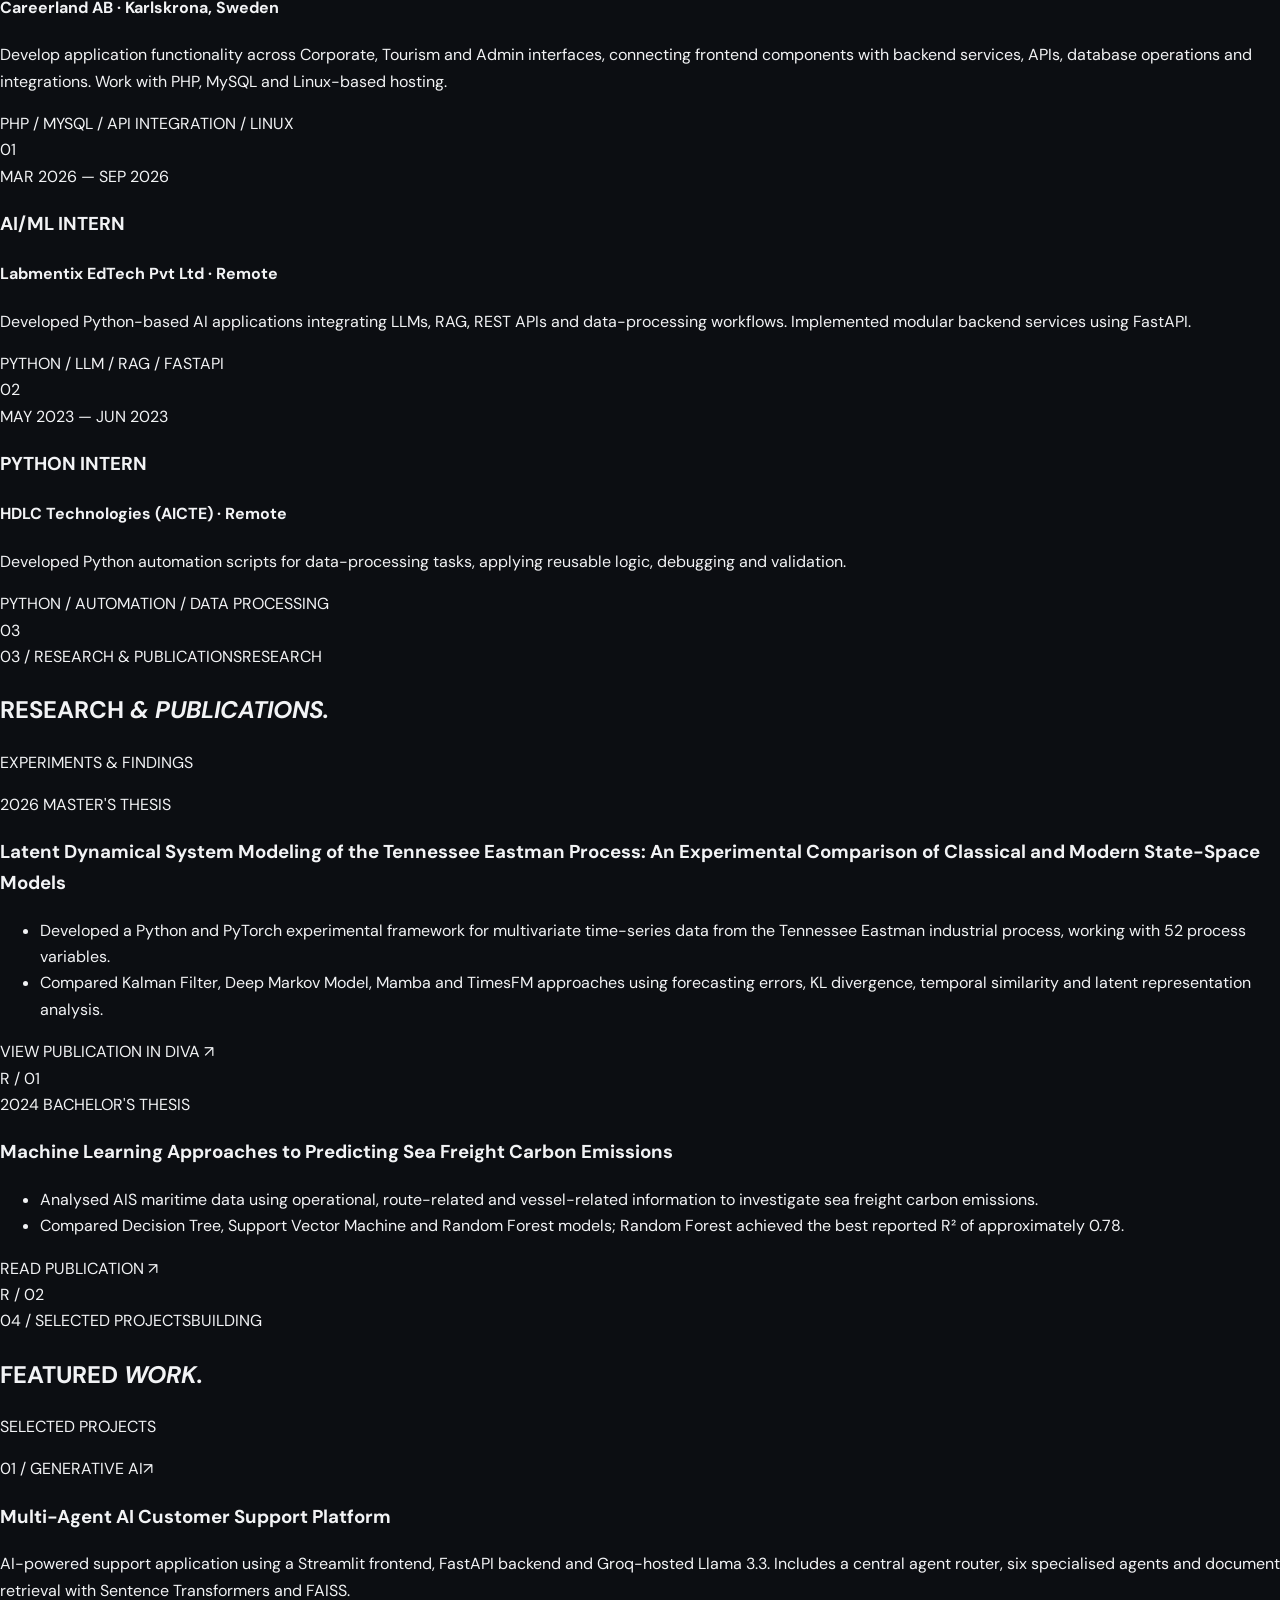
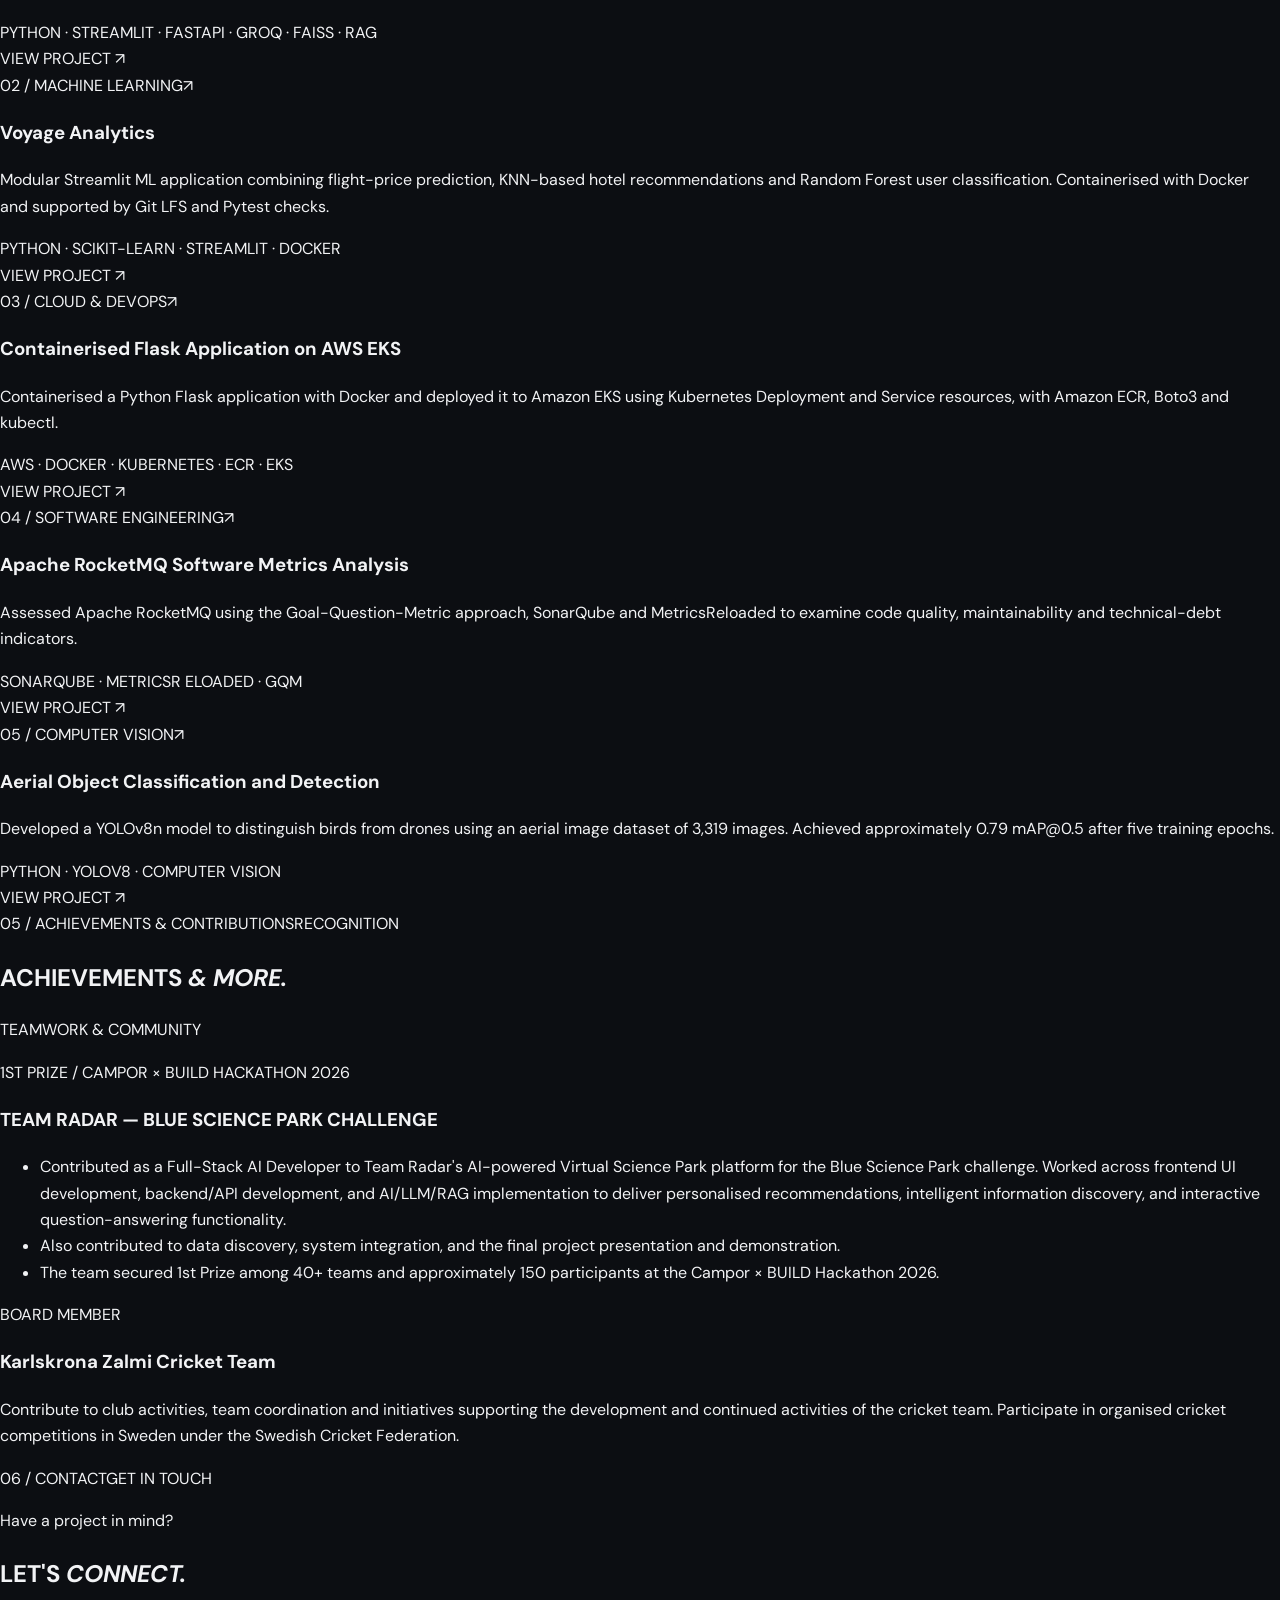
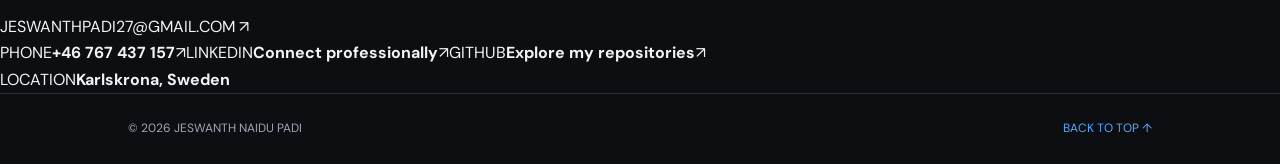
==== commit 6a73e236: "Redesign portfolio to match supplied video reference" ====
--- a/index.html
+++ b/index.html
@@ -2,27 +2,27 @@
 <html lang="en">
 <head>
 <meta charset="utf-8"><meta name="viewport" content="width=device-width,initial-scale=1">
-<meta name="description" content="Portfolio of Jeswanth Naidu Padi — AI Engineer focused on machine learning, generative AI and software engineering.">
-<title>Jeswanth Naidu Padi | AI Engineer</title>
+<meta name="description" content="Jeswanth Naidu Padi — AI Engineer, Machine Learning and Generative AI.">
+<title>Jeswanth Naidu Padi — Portfolio</title>
 <link rel="preconnect" href="https://fonts.googleapis.com"><link rel="preconnect" href="https://fonts.gstatic.com" crossorigin>
-<link href="https://fonts.googleapis.com/css2?family=DM+Mono:wght@400;500&family=DM+Sans:wght@400;500;600;700&family=Manrope:wght@400;500;600;700;800&display=swap" rel="stylesheet">
+<link href="https://fonts.googleapis.com/css2?family=DM+Mono:wght@400;500&family=DM+Sans:wght@400;500;600;700&family=Playfair+Display:ital,wght@1,600&family=Space+Grotesk:wght@400;500;600;700&display=swap" rel="stylesheet">
 <link rel="stylesheet" href="assets/css/styles.css">
 </head>
 <body>
-<header class="top"><nav><a href="#home">Home</a><a href="#work">Work</a><a href="#about">My Info</a><a href="#research">Research</a><a href="#contact">Contact</a></nav><a class="nav-cta" href="mailto:jeswanthpadi27@gmail.com">Let's talk ↗</a></header>
+<header class="site-header"><a class="wordmark" href="#home">JESWANTH<span>.</span></a><nav><a href="#home">Home</a><a href="#about">About</a><a href="#experience">Experience</a><a href="#research">Research</a><a href="#projects">Projects</a><a href="#achievements">Achievements</a></nav><a class="header-contact" href="#contact">LET'S CONNECT <b>↗</b></a><button class="menu-toggle" aria-label="Toggle navigation">☰</button></header>
 <main>
-<section class="hero section" id="home"><div class="hero-copy"><p class="eyebrow">PORTFOLIO</p><p class="hello">Hello, I'm</p><h1>Jeswanth<br><span>Naidu Padi.</span></h1><h2>I'm an <span class="typed">AI Engineer</span></h2><p class="intro">I build practical AI applications and software systems, bringing together machine learning, generative AI, backend engineering and cloud technologies.</p><div class="actions"><a class="button primary" href="#work">Explore my work <span>↗</span></a><a class="button secondary" href="mailto:jeswanthpadi27@gmail.com">Contact me</a></div><div class="social"><a href="https://github.com/Jeswanthpadi" target="_blank" rel="noreferrer">GitHub ↗</a><a href="https://www.linkedin.com/in/jeswanthnaidupadi/" target="_blank" rel="noreferrer">LinkedIn ↗</a></div></div><div class="hero-art"><div class="portrait"><img src="https://avatars.githubusercontent.com/u/137682556?v=4" alt="Jeswanth Naidu Padi"></div></div><a class="scroll" href="#work">SCROLL TO EXPLORE ↓</a></section>
-<section class="section work" id="work"><div class="section-head"><p class="eyebrow">01 / SELECTED WORK</p><h2>Things I've <span>worked on.</span></h2><p>A selection of projects across AI, machine learning, cloud deployment and software engineering.</p></div><div class="projects">
-<article class="project"><div class="project-no">01</div><p class="project-type">GENERATIVE AI · MULTI-AGENT SYSTEMS</p><h3>Multi-Agent AI Customer Support Platform</h3><p>AI-powered support application using a Streamlit frontend, FastAPI backend and Groq-hosted Llama 3.3. Includes a central agent router, six specialised agents and document retrieval with Sentence Transformers and FAISS.</p><div class="tags">Python · Streamlit · FastAPI · Groq · FAISS · RAG</div><a href="https://github.com/Jeswanthpadi?tab=repositories" target="_blank" rel="noreferrer">Explore repositories ↗</a></article>
-<article class="project"><div class="project-no">02</div><p class="project-type">MACHINE LEARNING</p><h3>Voyage Analytics</h3><p>Modular Streamlit ML application combining flight-price prediction, KNN-based hotel recommendations and Random Forest user classification. Containerised with Docker and supported by Git LFS and Pytest checks.</p><div class="tags">Python · Scikit-learn · Streamlit · Docker · Pytest</div><a href="https://github.com/Jeswanthpadi?tab=repositories" target="_blank" rel="noreferrer">Explore repositories ↗</a></article>
-<article class="project"><div class="project-no">03</div><p class="project-type">CLOUD & DEVOPS</p><h3>Containerised Flask Application on AWS EKS</h3><p>Containerised a Python Flask application with Docker and deployed it to Amazon EKS using Kubernetes Deployment and Service resources, with Amazon ECR, Boto3 and kubectl.</p><div class="tags">AWS · Docker · Kubernetes · ECR · EKS · Boto3</div><a href="https://github.com/Jeswanthpadi?tab=repositories" target="_blank" rel="noreferrer">Explore repositories ↗</a></article>
-<article class="project"><div class="project-no">04</div><p class="project-type">SOFTWARE ENGINEERING</p><h3>Apache RocketMQ Software Metrics Analysis</h3><p>Assessed Apache RocketMQ using the Goal-Question-Metric approach, SonarQube and MetricsReloaded to examine code quality, maintainability and technical-debt indicators.</p><div class="tags">SonarQube · MetricsReloaded · GQM</div><a href="https://github.com/Jeswanthpadi?tab=repositories" target="_blank" rel="noreferrer">Explore repositories ↗</a></article>
-<article class="project"><div class="project-no">05</div><p class="project-type">COMPUTER VISION</p><h3>Aerial Object Classification and Detection</h3><p>Developed a YOLOv8n model to distinguish birds from drones using an aerial image dataset of 3,319 images. Achieved approximately 0.79 mAP@0.5 after five training epochs.</p><div class="tags">Python · YOLOv8 · Computer Vision · Deep Learning</div><a href="https://github.com/Jeswanthpadi?tab=repositories" target="_blank" rel="noreferrer">Explore repositories ↗</a></article>
-</div></section>
-<section class="section about" id="about"><div class="section-head"><p class="eyebrow">02 / MY INFO</p><h2>A little about <span>me.</span></h2></div><div class="about-grid"><div><p class="large-copy">Computer Science graduate with a Master's degree from Blekinge Institute of Technology, Sweden. I work across AI engineering and software development, with interests in building useful, reliable applications.</p><p>My technical interests include machine learning, generative AI, large language models, retrieval-augmented generation, multi-agent systems, Natural Language Processing (NLP), Computer Vision and cloud technologies.</p><div class="skill-groups"><div><b>AI & MACHINE LEARNING</b><p>LLMs, RAG, Multi-Agent AI, LangChain, Scikit-learn, PyTorch, TensorFlow, NLP, Computer Vision, YOLOv8</p></div><div><b>SOFTWARE & BACKEND</b><p>Python, Java, C, C++, PHP, FastAPI, Flask, REST APIs, MySQL</p></div><div><b>CLOUD & DEVOPS</b><p>AWS, Docker, Kubernetes, Terraform, Boto3, Git, Linux</p></div></div></div><div class="experience"><p class="eyebrow">EXPERIENCE</p><div class="job"><span>JAN 2026 — PRESENT</span><h3>AI Engineer</h3><p>Careerland AB · Karlskrona, Sweden</p><small>Develop application functionality across Corporate, Tourism and Admin interfaces, connecting frontend components with backend services, APIs, database operations and integrations. Work with PHP, MySQL and Linux-based hosting.</small></div><div class="job"><span>MAR 2026 — SEP 2026</span><h3>AI/ML Intern</h3><p>Labmentix EdTech Pvt Ltd · Remote</p><small>Developed Python-based AI applications integrating LLMs, RAG, REST APIs and data-processing workflows. Implemented modular backend services using FastAPI.</small></div><div class="job"><span>MAY 2023 — JUN 2023</span><h3>Intern</h3><p>HDLC Technologies (AICTE) · Remote</p><small>Developed Python automation scripts for data-processing tasks, applying reusable logic, debugging and validation.</small></div></div></div></section>
-<section class="section research" id="research"><div class="section-head"><p class="eyebrow">03 / RESEARCH & PUBLICATIONS</p><h2>Research <span>work.</span></h2></div><div class="paper"><p class="eyebrow">2026 · MASTER'S THESIS</p><h3>Latent Dynamical System Modeling of the Tennessee Eastman Process: An Experimental Comparison of Classical and Modern State-Space Models</h3><ul><li>Developed a Python and PyTorch experimental framework for multivariate time-series data from the Tennessee Eastman industrial process, working with 52 process variables.</li><li>Compared Kalman Filter, Deep Markov Model, Mamba and TimesFM approaches using forecasting errors, KL divergence, temporal similarity and latent representation analysis.</li></ul><a href="https://www.diva-portal.org/smash/record.jsf?pid=diva2:2114204" target="_blank" rel="noreferrer">Read publication in DiVA ↗</a></div><div class="paper"><p class="eyebrow">2024 · BACHELOR'S THESIS</p><h3>Machine Learning Approaches to Predicting Sea Freight Carbon Emissions</h3><ul><li>Analysed AIS maritime data using operational, route-related and vessel-related information to investigate sea freight carbon emissions.</li><li>Compared Decision Tree, Support Vector Machine and Random Forest models; Random Forest achieved the best reported R² of approximately 0.78.</li></ul><a href="https://www.diva-portal.org/smash/get/diva2%3A1883492/FULLTEXT01.pdf" target="_blank" rel="noreferrer">Read publication ↗</a></div></section>
-<section class="section education"><div class="section-head"><p class="eyebrow">04 / EDUCATION</p><h2>Academic <span>background.</span></h2></div><div class="edu"><div><span>SEPT 2024 — JUN 2026</span><h3>Master of Science in Computer Science</h3><p>Blekinge Institute of Technology (BTH), Karlskrona, Sweden</p></div><div><span>AUG 2020 — JUN 2024</span><h3>Bachelor of Science in Computer Science</h3><p>Jawaharlal Nehru Technological University (JNTU), Kakinada, India</p><p>Blekinge Institute of Technology (BTH), Karlskrona, Sweden</p></div></div><p class="edu-note">Integrated academic collaboration between JNTU, India and BTH, Sweden; final year undertaken at BTH.</p></section>
-<section class="section achievements"><div class="section-head"><p class="eyebrow">05 / ACHIEVEMENTS & CONTRIBUTIONS</p><h2>Beyond the <span>projects.</span></h2></div><div class="achievement"><p class="eyebrow">1ST PRIZE · CAMPOR × BUILD HACKATHON 2026</p><h3>Team Radar · Blue Science Park Challenge</h3><ul><li>Contributed as a Full-Stack AI Developer to Team Radar's AI-powered Virtual Science Park platform for the Blue Science Park challenge. Worked across frontend UI development, backend/API development, and AI/LLM/RAG implementation to deliver personalised recommendations, intelligent information discovery, and interactive question-answering functionality.</li><li>Also contributed to data discovery, system integration, and the final project presentation and demonstration.</li><li>The team secured 1st Prize among 40+ teams and approximately 150 participants at the Campor × BUILD Hackathon 2026.</li></ul></div><div class="achievement"><p class="eyebrow">BOARD MEMBER</p><h3>Karlskrona Zalmi Cricket Team</h3><p>Contribute to club activities, team coordination and initiatives supporting the development and continued activities of the cricket team. Participate in organised cricket competitions in Sweden under the Swedish Cricket Federation.</p></div></section>
-<section class="section contact" id="contact"><p class="eyebrow">06 / CONTACT</p><h2>Have a project in <span>mind?</span></h2><p>I'm open to opportunities in AI engineering, machine learning and software development.</p><a class="email" href="mailto:jeswanthpadi27@gmail.com">jeswanthpadi27@gmail.com ↗</a><div class="contact-links"><a href="https://github.com/Jeswanthpadi" target="_blank" rel="noreferrer">GitHub ↗</a><a href="https://www.linkedin.com/in/jeswanthnaidupadi/" target="_blank" rel="noreferrer">LinkedIn ↗</a><span>Karlskrona, Sweden</span></div></section>
-</main><footer><span>© 2026 Jeswanth Naidu Padi</span><a href="#home">Back to top ↑</a></footer><script src="assets/js/main.js"></script>
-</body></html>+<section class="hero" id="home">
+<div class="hero-topline"><span>PORTFOLIO / 2026</span><span>AI ENGINEER · SWEDEN</span></div>
+<h1 class="outline-title">PORTFOLIO<span class="title-period">.</span></h1>
+<div class="hero-grid">
+<div class="hero-main"><p class="script">Hello, I'm</p><h2>JESWANTH<br><span>NAIDU PADI.</span></h2><div class="role-line"><span class="red-square"></span> AI ENGINEER &nbsp;·&nbsp; MACHINE LEARNING &nbsp;·&nbsp; GENERATIVE AI</div><p class="hero-description">I build practical AI applications and software systems, bringing together machine learning, generative AI, backend engineering and cloud technologies.</p><div class="hero-actions"><a class="solid-button" href="#projects">EXPLORE MY WORK <b>↗</b></a><a class="line-button" href="#contact">CONTACT ME</a></div><div class="hero-social"><a href="https://github.com/Jeswanthpadi" target="_blank" rel="noreferrer">GITHUB ↗</a><a href="https://www.linkedin.com/in/jeswanthnaidupadi/" target="_blank" rel="noreferrer">LINKEDIN ↗</a></div></div>
+<div class="hero-side"><div class="photo-frame"><img src="assets/img/profile.jpg" alt="Jeswanth Naidu Padi"></div><div class="photo-caption"><span>BASED IN</span><b>KARLSKRONA, SWEDEN</b></div><div class="side-index">01 <i>—</i> INTRODUCTION</div></div>
+</div><a class="hero-scroll" href="#about">SCROLL TO DISCOVER <span>↓</span></a>
+</section>
+<section class="content-section about-section" id="about"><div class="section-kicker"><span>01 / ABOUT ME</span><span>PROFILE</span></div><div class="section-title-row"><h2>ABOUT <em>ME.</em></h2><p>THE PERSON BEHIND THE CODE</p></div><div class="about-layout"><p class="about-lead">Computer Science graduate with a Master's degree from Blekinge Institute of Technology, Sweden. I work across AI engineering and software development, with a focus on building useful, reliable applications.</p><div class="about-details"><p>My technical interests span machine learning, generative AI, large language models, retrieval-augmented generation, multi-agent systems, Natural Language Processing (NLP), Computer Vision and cloud technologies.</p><div class="expertise-grid"><div><span>01</span><b>AI & MACHINE LEARNING</b><p>LLMs, RAG, Multi-Agent AI, Scikit-learn, PyTorch, TensorFlow</p></div><div><span>02</span><b>NLP & COMPUTER VISION</b><p>Sentence Transformers, semantic search, YOLOv8, object detection</p></div><div><span>03</span><b>SOFTWARE & BACKEND</b><p>Python, Java, PHP, FastAPI, Flask, REST APIs, MySQL</p></div><div><span>04</span><b>CLOUD & DEVOPS</b><p>AWS, Docker, Kubernetes, Terraform, Boto3, Git</p></div></div></div></div></section>
+<section class="content-section experience-section" id="experience"><div class="section-kicker"><span>02 / WORK EXPERIENCE</span><span>CAREER</span></div><div class="section-title-row"><h2>WORK <em>EXPERIENCE.</em></h2><p>WHERE I'VE CONTRIBUTED</p></div><div class="experience-list"><article class="experience-item"><div class="experience-date">JAN 2026 — PRESENT</div><div class="experience-body"><h3>AI ENGINEER</h3><h4>Careerland AB <span>· Karlskrona, Sweden</span></h4><p>Develop application functionality across Corporate, Tourism and Admin interfaces, connecting frontend components with backend services, APIs, database operations and integrations. Work with PHP, MySQL and Linux-based hosting.</p><div class="mini-tags">PHP / MYSQL / API INTEGRATION / LINUX</div></div><div class="experience-number">01</div></article><article class="experience-item"><div class="experience-date">MAR 2026 — SEP 2026</div><div class="experience-body"><h3>AI/ML INTERN</h3><h4>Labmentix EdTech Pvt Ltd <span>· Remote</span></h4><p>Developed Python-based AI applications integrating LLMs, RAG, REST APIs and data-processing workflows. Implemented modular backend services using FastAPI.</p><div class="mini-tags">PYTHON / LLM / RAG / FASTAPI</div></div><div class="experience-number">02</div></article><article class="experience-item"><div class="experience-date">MAY 2023 — JUN 2023</div><div class="experience-body"><h3>PYTHON INTERN</h3><h4>HDLC Technologies (AICTE) <span>· Remote</span></h4><p>Developed Python automation scripts for data-processing tasks, applying reusable logic, debugging and validation.</p><div class="mini-tags">PYTHON / AUTOMATION / DATA PROCESSING</div></div><div class="experience-number">03</div></article></div></section>
+<section class="content-section research-section" id="research"><div class="section-kicker"><span>03 / RESEARCH & PUBLICATIONS</span><span>RESEARCH</span></div><div class="section-title-row"><h2>RESEARCH <em>& PUBLICATIONS.</em></h2><p>EXPERIMENTS & FINDINGS</p></div><article class="research-entry"><div class="research-meta">2026 <span>MASTER'S THESIS</span></div><div class="research-content"><h3>Latent Dynamical System Modeling of the Tennessee Eastman Process: An Experimental Comparison of Classical and Modern State-Space Models</h3><ul><li>Developed a Python and PyTorch experimental framework for multivariate time-series data from the Tennessee Eastman industrial process, working with 52 process variables.</li><li>Compared Kalman Filter, Deep Markov Model, Mamba and TimesFM approaches using forecasting errors, KL divergence, temporal similarity and latent representation analysis.</li></ul><a href="https://www.diva-portal.org/smash/record.jsf?pid=diva2:2114204" target="_blank" rel="noreferrer">VIEW PUBLICATION IN DIVA ↗</a></div><div class="research-index">R / 01</div></article><article class="research-entry"><div class="research-meta">2024 <span>BACHELOR'S THESIS</span></div><div class="research-content"><h3>Machine Learning Approaches to Predicting Sea Freight Carbon Emissions</h3><ul><li>Analysed AIS maritime data using operational, route-related and vessel-related information to investigate sea freight carbon emissions.</li><li>Compared Decision Tree, Support Vector Machine and Random Forest models; Random Forest achieved the best reported R² of approximately 0.78.</li></ul><a href="https://www.diva-portal.org/smash/get/diva2%3A1883492/FULLTEXT01.pdf" target="_blank" rel="noreferrer">READ PUBLICATION ↗</a></div><div class="research-index">R / 02</div></article></section>
+<section class="content-section projects-section" id="projects"><div class="section-kicker"><span>04 / SELECTED PROJECTS</span><span>BUILDING</span></div><div class="section-title-row"><h2>FEATURED <em>WORK.</em></h2><p>SELECTED PROJECTS</p></div><div class="project-grid"><article class="project-card"><div class="project-top"><span>01 / GENERATIVE AI</span><span>↗</span></div><h3>Multi-Agent AI Customer Support Platform</h3><p>AI-powered support application using a Streamlit frontend, FastAPI backend and Groq-hosted Llama 3.3. Includes a central agent router, six specialised agents and document retrieval with Sentence Transformers and FAISS.</p><div class="project-stack">PYTHON · STREAMLIT · FASTAPI · GROQ · FAISS · RAG</div><a href="https://github.com/Jeswanthpadi?tab=repositories" target="_blank" rel="noreferrer">VIEW PROJECT ↗</a></article><article class="project-card"><div class="project-top"><span>02 / MACHINE LEARNING</span><span>↗</span></div><h3>Voyage Analytics</h3><p>Modular Streamlit ML application combining flight-price prediction, KNN-based hotel recommendations and Random Forest user classification. Containerised with Docker and supported by Git LFS and Pytest checks.</p><div class="project-stack">PYTHON · SCIKIT-LEARN · STREAMLIT · DOCKER</div><a href="https://github.com/Jeswanthpadi?tab=repositories" target="_blank" rel="noreferrer">VIEW PROJECT ↗</a></article><article class="project-card"><div class="project-top"><span>03 / CLOUD & DEVOPS</span><span>↗</span></div><h3>Containerised Flask Application on AWS EKS</h3><p>Containerised a Python Flask application with Docker and deployed it to Amazon EKS using Kubernetes Deployment and Service resources, with Amazon ECR, Boto3 and kubectl.</p><div class="project-stack">AWS · DOCKER · KUBERNETES · ECR · EKS</div><a href="https://github.com/Jeswanthpadi?tab=repositories" target="_blank" rel="noreferrer">VIEW PROJECT ↗</a></article><article class="project-card"><div class="project-top"><span>04 / SOFTWARE ENGINEERING</span><span>↗</span></div><h3>Apache RocketMQ Software Metrics Analysis</h3><p>Assessed Apache RocketMQ using the Goal-Question-Metric approach, SonarQube and MetricsReloaded to examine code quality, maintainability and technical-debt indicators.</p><div class="project-stack">SONARQUBE · METRICSR ELOADED · GQM</div><a href="https://github.com/Jeswanthpadi?tab=repositories" target="_blank" rel="noreferrer">VIEW PROJECT ↗</a></article><article class="project-card"><div class="project-top"><span>05 / COMPUTER VISION</span><span>↗</span></div><h3>Aerial Object Classification and Detection</h3><p>Developed a YOLOv8n model to distinguish birds from drones using an aerial image dataset of 3,319 images. Achieved approximately 0.79 mAP@0.5 after five training epochs.</p><div class="project-stack">PYTHON · YOLOV8 · COMPUTER VISION</div><a href="https://github.com/Jeswanthpadi?tab=repositories" target="_blank" rel="noreferrer">VIEW PROJECT ↗</a></article></div></section>
+<section class="content-section achievements-section" id="achievements"><div class="section-kicker"><span>05 / ACHIEVEMENTS & CONTRIBUTIONS</span><span>RECOGNITION</span></div><div class="section-title-row"><h2>ACHIEVEMENTS <em>& MORE.</em></h2><p>TEAMWORK & COMMUNITY</p></div><article class="achievement-feature"><div class="achievement-label">1ST PRIZE / CAMPOR × BUILD HACKATHON 2026</div><h3>TEAM RADAR <span>— BLUE SCIENCE PARK CHALLENGE</span></h3><ul><li>Contributed as a Full-Stack AI Developer to Team Radar's AI-powered Virtual Science Park platform for the Blue Science Park challenge. Worked across frontend UI development, backend/API development, and AI/LLM/RAG implementation to deliver personalised recommendations, intelligent information discovery, and interactive question-answering functionality.</li><li>Also contributed to data discovery, system integration, and the final project presentation and demonstration.</li><li>The team secured 1st Prize among 40+ teams and approximately 150 participants at the Campor × BUILD Hackathon 2026.</li></ul></article><article class="achievement-secondary"><div><span>BOARD MEMBER</span><h3>Karlskrona Zalmi Cricket Team</h3></div><p>Contribute to club activities, team coordination and initiatives supporting the development and continued activities of the cricket team. Participate in organised cricket competitions in Sweden under the Swedish Cricket Federation.</p></article></section>
+<section class="contact-section" id="contact"><div class="section-kicker"><span>06 / CONTACT</span><span>GET IN TOUCH</span></div><p class="script">Have a project in mind?</p><h2>LET'S <em>CONNECT.</em></h2><a class="contact-email" href="mailto:jeswanthpadi27@gmail.com">JESWANTHPADI27@GMAIL.COM ↗</a><div class="contact-grid"><a href="tel:+46767437157"><span>PHONE</span><b>+46 767 437 157</b><i>↗</i></a><a href="https://www.linkedin.com/in/jeswanthnaidupadi/" target="_blank" rel="noreferrer"><span>LINKEDIN</span><b>Connect professionally</b><i>↗</i></a><a href="https://github.com/Jeswanthpadi" target="_blank" rel="noreferrer"><span>GITHUB</span><b>Explore my repositories</b><i>↗</i></a><div><span>LOCATION</span><b>Karlskrona, Sweden</b></div></div><footer><span>© 2026 JESWANTH NAIDU PADI</span><a href="#home">BACK TO TOP ↑</a></footer></section>
+</main><script src="assets/js/main.js"></script></body></html>
--- a/assets/css/styles.css
+++ b/assets/css/styles.css
@@ -1 +1 @@
-:root{--bg:#0c0e12;--panel:#131720;--text:#f2f3f5;--muted:#a0a7b4;--accent:#b5f36a;--line:#272d38}*{box-sizing:border-box}html{scroll-behavior:smooth}body{margin:0;background:var(--bg);color:var(--text);font-family:"DM Sans",sans-serif;line-height:1.65}a{color:inherit;text-decoration:none}.top{height:78px;display:flex;align-items:center;justify-content:space-between;padding:0 7vw;border-bottom:1px solid var(--line);position:sticky;top:0;background:#0c0e12ed;backdrop-filter:blur(14px);z-index:10}.brand{font:800 24px Manrope}.brand span,h1 span,h2 span{color:var(--accent)}nav{display:flex;gap:30px}nav a,.nav-cta,.social a,.contact-links a{font-size:13px;color:var(--muted)}nav a:hover,.social a:hover,.contact-links a:hover{color:var(--accent)}.nav-cta{border:1px solid #454d5a;border-radius:30px;padding:9px 17px;color:var(--text)}.section{padding:115px 10vw;position:relative}.hero{min-height:650px;display:grid;grid-template-columns:1.1fr .9fr;align-items:center;padding-top:90px}.eyebrow,.project-type,.job span,.edu span{font:500 11px "DM Mono",monospace;letter-spacing:1.6px;color:var(--accent)}.hello{color:var(--muted);margin:40px 0 0}.hero h1{font:800 clamp(58px,8vw,104px)/.99 Manrope;letter-spacing:-5px;margin:10px 0 20px}.hero h2{font:600 22px Manrope}.typed{color:var(--accent)}.intro{max-width:520px;color:var(--muted);font-size:16px}.actions{display:flex;gap:14px;margin-top:30px}.button{padding:13px 20px;border-radius:30px;font-size:13px;font-weight:700}.primary{background:var(--accent);color:#10150a}.secondary{border:1px solid #444c58}.social{display:flex;gap:25px;margin-top:35px}.hero-art{height:430px;display:grid;place-items:center;position:relative}.portrait{width:270px;height:330px;border-radius:48% 48% 20px 20px;overflow:hidden;border:1px solid #515b45;position:relative;z-index:1;background:#1a2029}.portrait img{width:100%;height:100%;object-fit:cover}.orbit{position:absolute;border:1px solid #343c2d;border-radius:50%;width:390px;height:390px}.orbit-two{width:320px;height:320px;border-color:#29313c}.floating-tag{position:absolute;z-index:2;background:#1c232b;border:1px solid #414b3b;padding:9px 14px;border-radius:5px;font:11px "DM Mono";color:var(--accent)}.tag-top{top:55px;right:0}.tag-bottom{bottom:45px;left:0}.scroll{position:absolute;bottom:30px;left:10vw;color:var(--muted);font:10px "DM Mono";letter-spacing:1.5px}.section-head{max-width:650px;margin-bottom:50px}.section-head h2,.contact h2{font:800 clamp(38px,5vw,62px)/1.1 Manrope;letter-spacing:-2px;margin:15px 0}.section-head>p:last-child,.contact>p{color:var(--muted)}.work,.research,.achievements{background:#10141b}.projects{display:grid;grid-template-columns:repeat(2,1fr);gap:16px}.project,.paper,.achievement{background:var(--panel);border:1px solid var(--line);padding:30px;border-radius:10px;transition:.25s}.project:hover{transform:translateY(-5px);border-color:#728d4f}.project-no{font:12px "DM Mono";color:#77818e}.project-type{margin-top:22px}.project h3,.paper h3,.achievement h3{font:700 22px Manrope;line-height:1.3}.project p:not(.project-type),.paper li,.achievement p,.achievement li{color:var(--muted);font-size:14px}.tags{font:11px "DM Mono";color:var(--accent);margin:22px 0}.project>a,.paper>a{font-size:13px;border-bottom:1px solid var(--accent);padding-bottom:4px}.about-grid{display:grid;grid-template-columns:1fr 1fr;gap:65px}.large-copy{font:600 22px/1.55 Manrope}.about-grid p{color:var(--muted)}.skill-groups{margin-top:40px}.skill-groups>div{border-top:1px solid var(--line);padding:15px 0}.skill-groups b{font:11px "DM Mono";color:var(--accent)}.skill-groups p{margin:5px 0}.experience{border-left:1px solid #53643d;padding-left:30px}.job{margin:25px 0 38px;position:relative}.job:before{content:"";position:absolute;width:9px;height:9px;border-radius:50%;background:var(--accent);left:-35px;top:7px}.job h3{margin:7px 0 0;font:700 20px Manrope}.job p{margin:0 0 9px}.job small{color:var(--muted);font-size:13px}.paper{margin:15px 0}.paper ul,.achievement ul{padding-left:20px}.paper li,.achievement li{margin:8px 0}.edu{display:grid;grid-template-columns:1fr 1fr;gap:30px}.edu>div{border-top:1px solid var(--line);padding-top:22px}.edu h3{font:700 21px Manrope}.edu p,.edu-note{color:var(--muted)}.edu-note{margin-top:25px;font-size:13px}.achievement{margin:15px 0}.contact{text-align:center}.contact>p{max-width:540px;margin:0 auto 25px}.email{font:700 clamp(19px,3vw,30px) Manrope;color:var(--accent)}.contact-links{display:flex;justify-content:center;gap:30px;margin-top:40px;color:var(--muted);font-size:13px}footer{border-top:1px solid var(--line);padding:25px 10vw;display:flex;justify-content:space-between;color:var(--muted);font-size:12px}footer a{color:var(--accent)}@media(max-width:800px){.top{padding:0 5vw}nav{gap:13px}nav a{font-size:11px}.nav-cta{display:none}.section{padding:85px 7vw}.hero{grid-template-columns:1fr;padding-top:70px}.hero-art{height:360px;grid-row:1}.hero-copy{grid-row:2}.portrait{width:220px;height:270px}.orbit{width:320px;height:320px}.orbit-two{width:270px;height:270px}.scroll{left:7vw}.about-grid{grid-template-columns:1fr;gap:35px}}@media(max-width:560px){nav{gap:10px}nav a{font-size:10px}.brand{font-size:20px}.projects,.edu{grid-template-columns:1fr}.hero h1{letter-spacing:-3px}.hero-art{height:320px}.contact-links{flex-wrap:wrap;gap:16px}footer{padding:22px 7vw}}+:root{--bg:#0c0e12;--panel:#131720;--text:#f2f3f5;--muted:#a0a7b4;--accent:#55a8ff;--line:#272d38}*{box-sizing:border-box}html{scroll-behavior:smooth}body{margin:0;background:var(--bg);color:var(--text);font-family:"DM Sans",sans-serif;line-height:1.65}a{color:inherit;text-decoration:none}.top{height:78px;display:flex;align-items:center;justify-content:center;padding:0 7vw;border-bottom:1px solid var(--line);position:sticky;top:0;background:#0c0e12ed;backdrop-filter:blur(14px);z-index:10}.brand{font:800 24px Manrope}.brand span,h1 span,h2 span{color:var(--accent)}nav{display:flex;gap:30px;margin-right:auto;margin-left:12vw}nav a,.nav-cta,.social a,.contact-links a{font-size:13px;color:var(--muted)}nav a:hover,.social a:hover,.contact-links a:hover{color:var(--accent)}.nav-cta{border:1px solid #454d5a;border-radius:30px;padding:9px 17px;color:var(--text)}.section{padding:115px 10vw;position:relative}.hero{min-height:650px;display:grid;grid-template-columns:1.1fr .9fr;align-items:center;padding-top:90px}.eyebrow,.project-type,.job span,.edu span{font:500 11px "DM Mono",monospace;letter-spacing:1.6px;color:var(--accent)}.hello{color:var(--muted);margin:40px 0 0}.hero h1{font:800 clamp(58px,8vw,104px)/.99 Manrope;letter-spacing:-5px;margin:10px 0 20px}.hero h2{font:600 22px Manrope}.typed{color:var(--accent)}.intro{max-width:520px;color:var(--muted);font-size:16px}.actions{display:flex;gap:14px;margin-top:30px}.button{padding:13px 20px;border-radius:30px;font-size:13px;font-weight:700}.primary{background:var(--accent);color:#071321}.secondary{border:1px solid #444c58}.social{display:flex;gap:25px;margin-top:35px}.hero-art{height:430px;display:grid;place-items:center;position:relative}.portrait{width:min(100%,360px);height:420px;border-radius:18px;overflow:hidden;border:1px solid #303b49;position:relative;z-index:1;background:#151c26;box-shadow:0 22px 55px #0007}.portrait img{width:100%;height:100%;object-fit:cover}.scroll{position:absolute;bottom:30px;left:10vw;color:var(--muted);font:10px "DM Mono";letter-spacing:1.5px}.section-head{max-width:650px;margin-bottom:50px}.section-head h2,.contact h2{font:800 clamp(38px,5vw,62px)/1.1 Manrope;letter-spacing:-2px;margin:15px 0}.section-head>p:last-child,.contact>p{color:var(--muted)}.work,.research,.achievements{background:#10141b}.projects{display:grid;grid-template-columns:repeat(2,1fr);gap:16px}.project,.paper,.achievement{background:var(--panel);border:1px solid var(--line);padding:30px;border-radius:10px;transition:.25s}.project:hover{transform:translateY(-5px);border-color:#397fc0}.project-no{font:12px "DM Mono";color:#77818e}.project-type{margin-top:22px}.project h3,.paper h3,.achievement h3{font:700 22px Manrope;line-height:1.3}.project p:not(.project-type),.paper li,.achievement p,.achievement li{color:var(--muted);font-size:14px}.tags{font:11px "DM Mono";color:var(--accent);margin:22px 0}.project>a,.paper>a{font-size:13px;border-bottom:1px solid var(--accent);padding-bottom:4px}.about-grid{display:grid;grid-template-columns:1fr 1fr;gap:65px}.large-copy{font:600 22px/1.55 Manrope}.about-grid p{color:var(--muted)}.skill-groups{margin-top:40px}.skill-groups>div{border-top:1px solid var(--line);padding:15px 0}.skill-groups b{font:11px "DM Mono";color:var(--accent)}.skill-groups p{margin:5px 0}.experience{border-left:1px solid #315f8d;padding-left:30px}.job{margin:25px 0 38px;position:relative}.job:before{content:"";position:absolute;width:9px;height:9px;border-radius:50%;background:var(--accent);left:-35px;top:7px}.job h3{margin:7px 0 0;font:700 20px Manrope}.job p{margin:0 0 9px}.job small{color:var(--muted);font-size:13px}.paper{margin:15px 0}.paper ul,.achievement ul{padding-left:20px}.paper li,.achievement li{margin:8px 0}.edu{display:grid;grid-template-columns:1fr 1fr;gap:30px}.edu>div{border-top:1px solid var(--line);padding-top:22px}.edu h3{font:700 21px Manrope}.edu p,.edu-note{color:var(--muted)}.edu-note{margin-top:25px;font-size:13px}.achievement{margin:15px 0}.contact{text-align:center}.contact>p{max-width:540px;margin:0 auto 25px}.email{font:700 clamp(19px,3vw,30px) Manrope;color:var(--accent)}.contact-links{display:flex;justify-content:center;gap:30px;margin-top:40px;color:var(--muted);font-size:13px}footer{border-top:1px solid var(--line);padding:25px 10vw;display:flex;justify-content:space-between;color:var(--muted);font-size:12px}footer a{color:var(--accent)}@media(max-width:800px){.top{padding:0 5vw}nav{margin-left:0}nav{gap:13px}nav a{font-size:11px}.nav-cta{display:none}.section{padding:85px 7vw}.hero{grid-template-columns:1fr;padding-top:70px}.hero-art{height:360px;grid-row:1}.hero-copy{grid-row:2}.portrait{width:250px;height:310px}.scroll{left:7vw}.about-grid{grid-template-columns:1fr;gap:35px}}@media(max-width:560px){nav{gap:10px}nav a{font-size:10px}.brand{font-size:20px}.projects,.edu{grid-template-columns:1fr}.hero h1{letter-spacing:-3px}.hero-art{height:320px}.contact-links{flex-wrap:wrap;gap:16px}footer{padding:22px 7vw}}
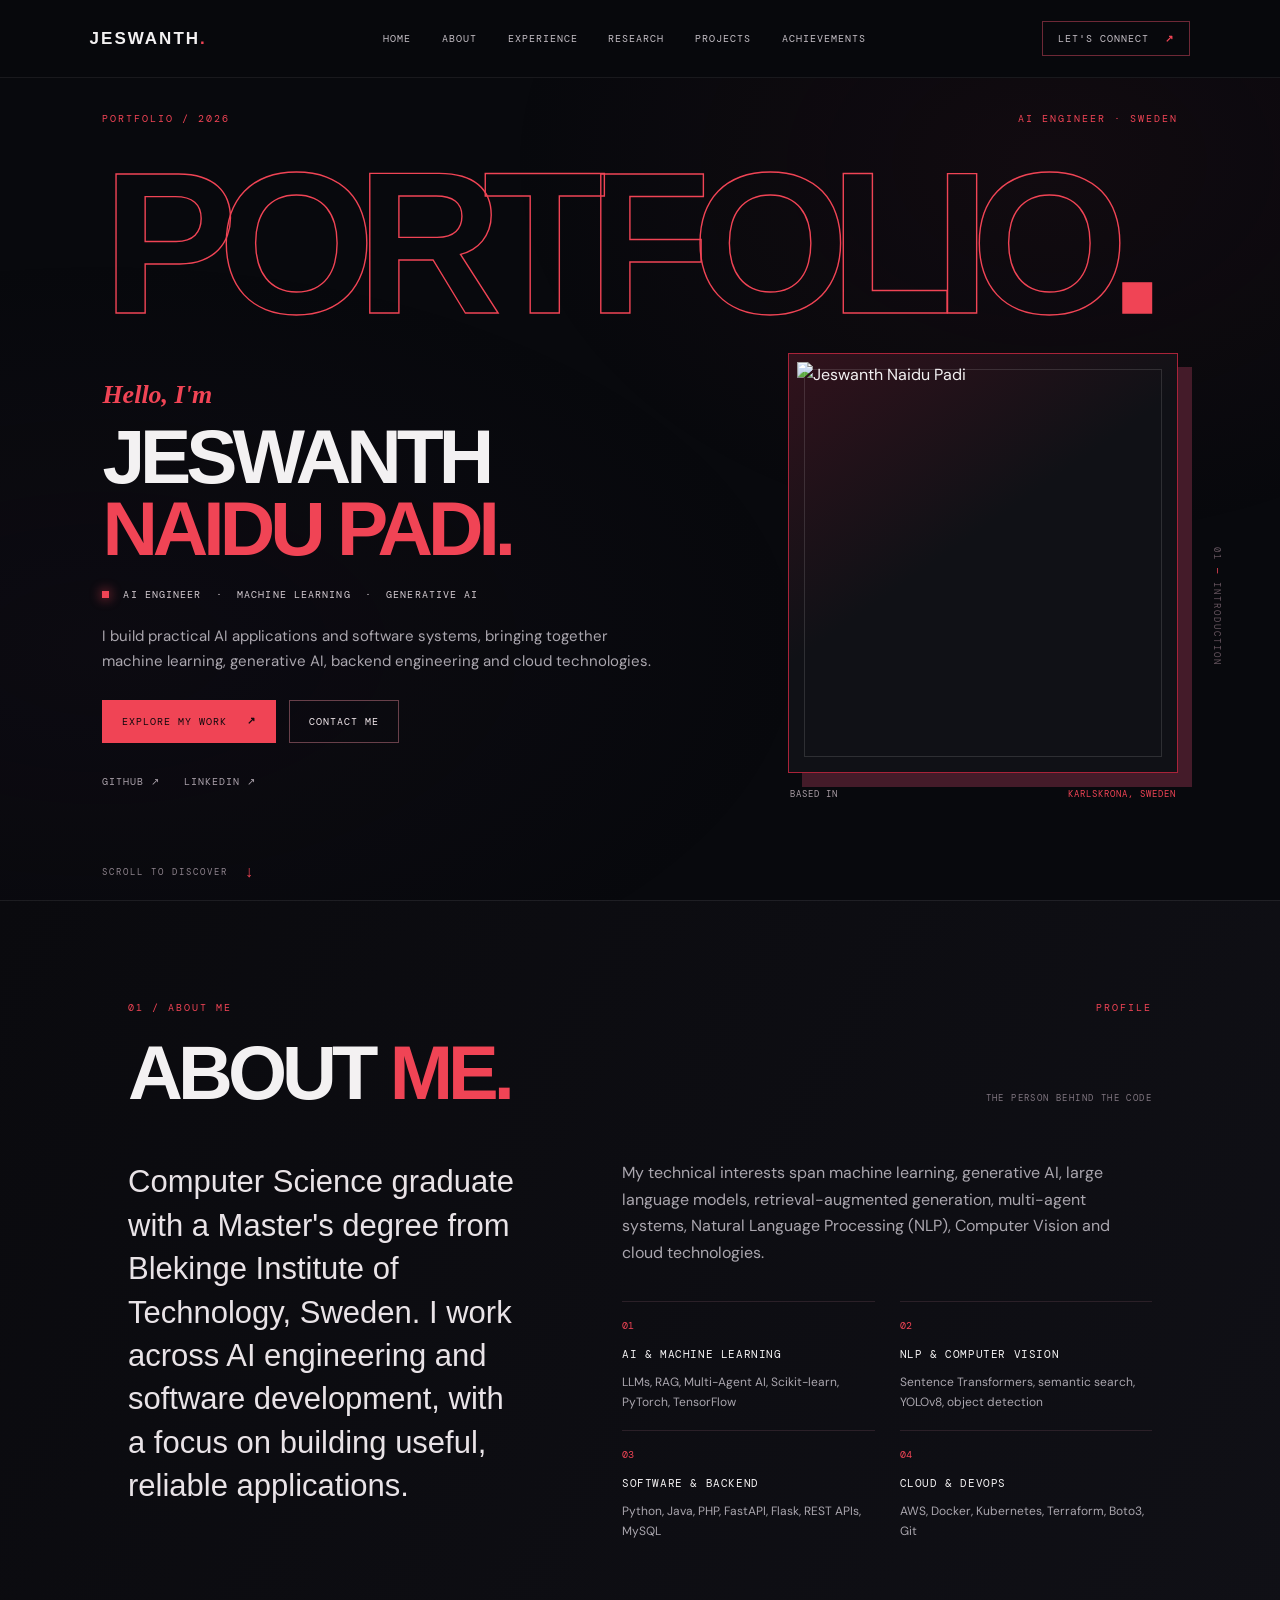
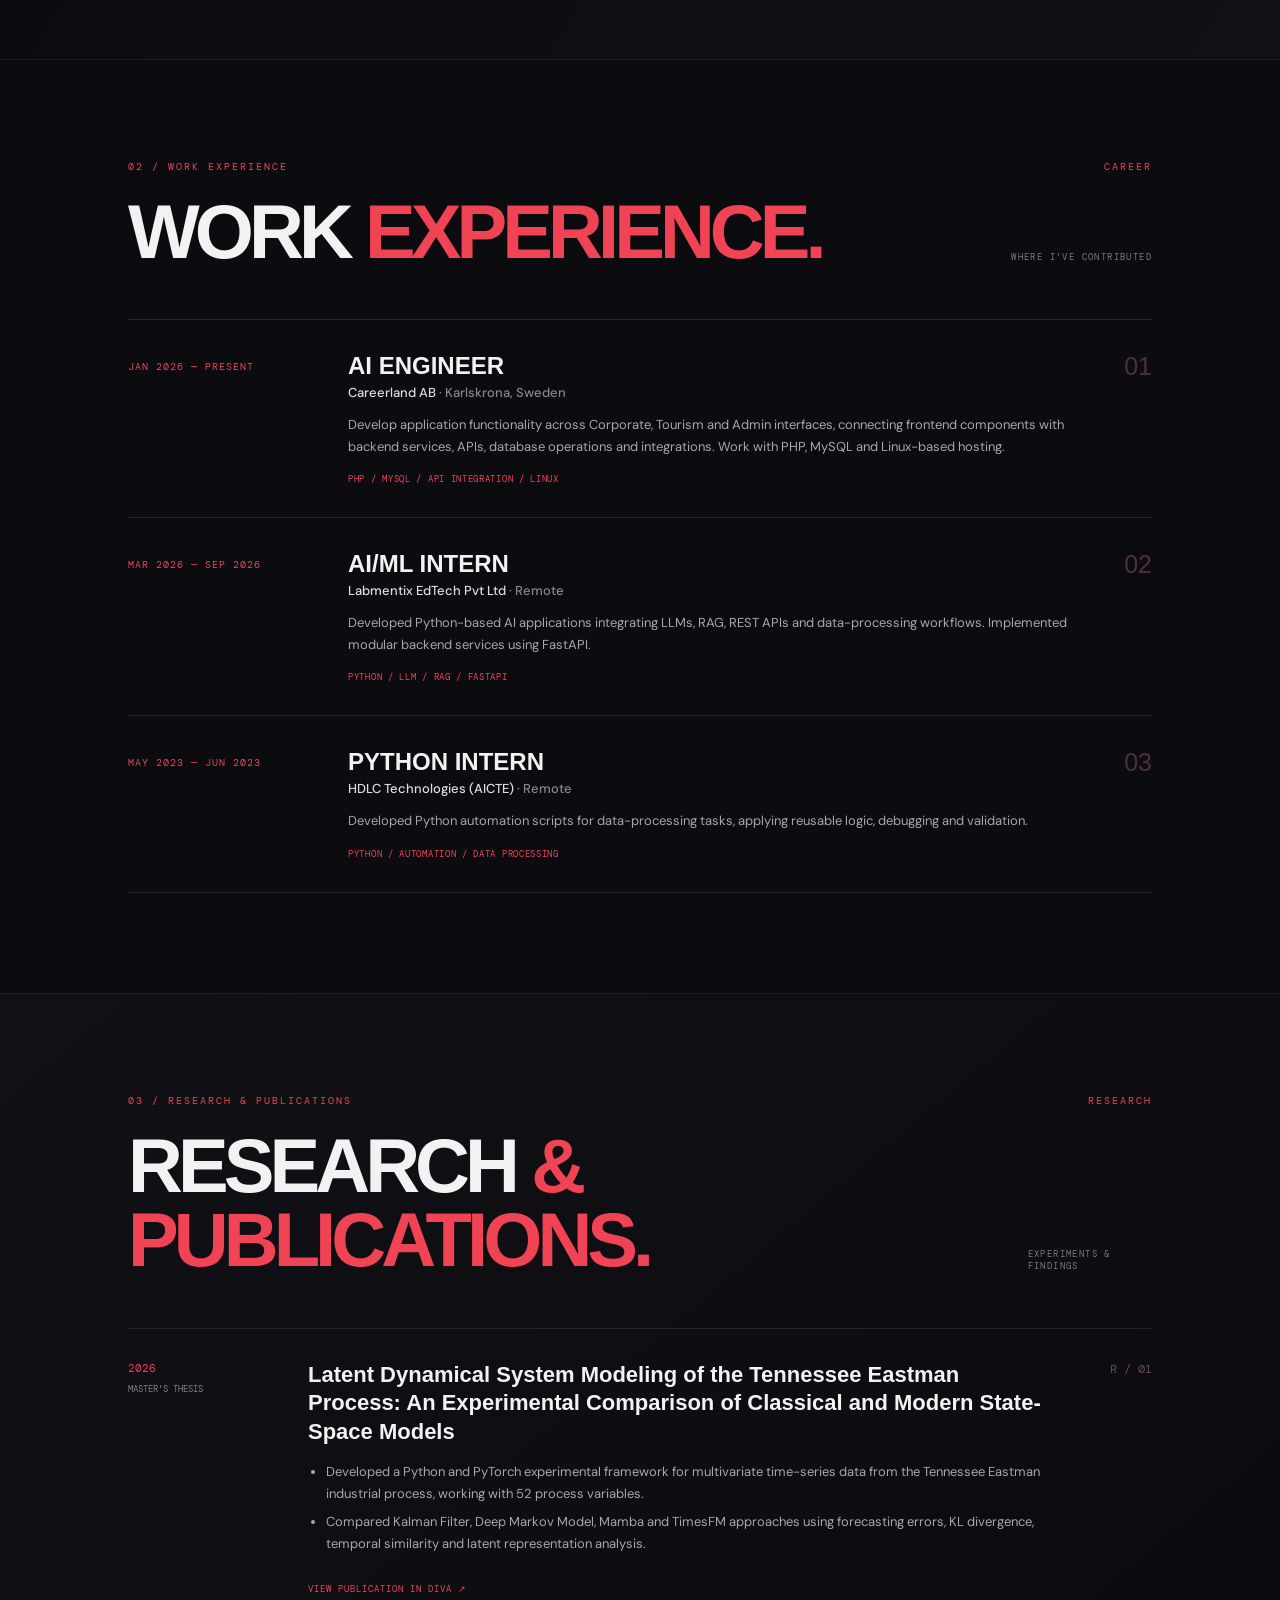
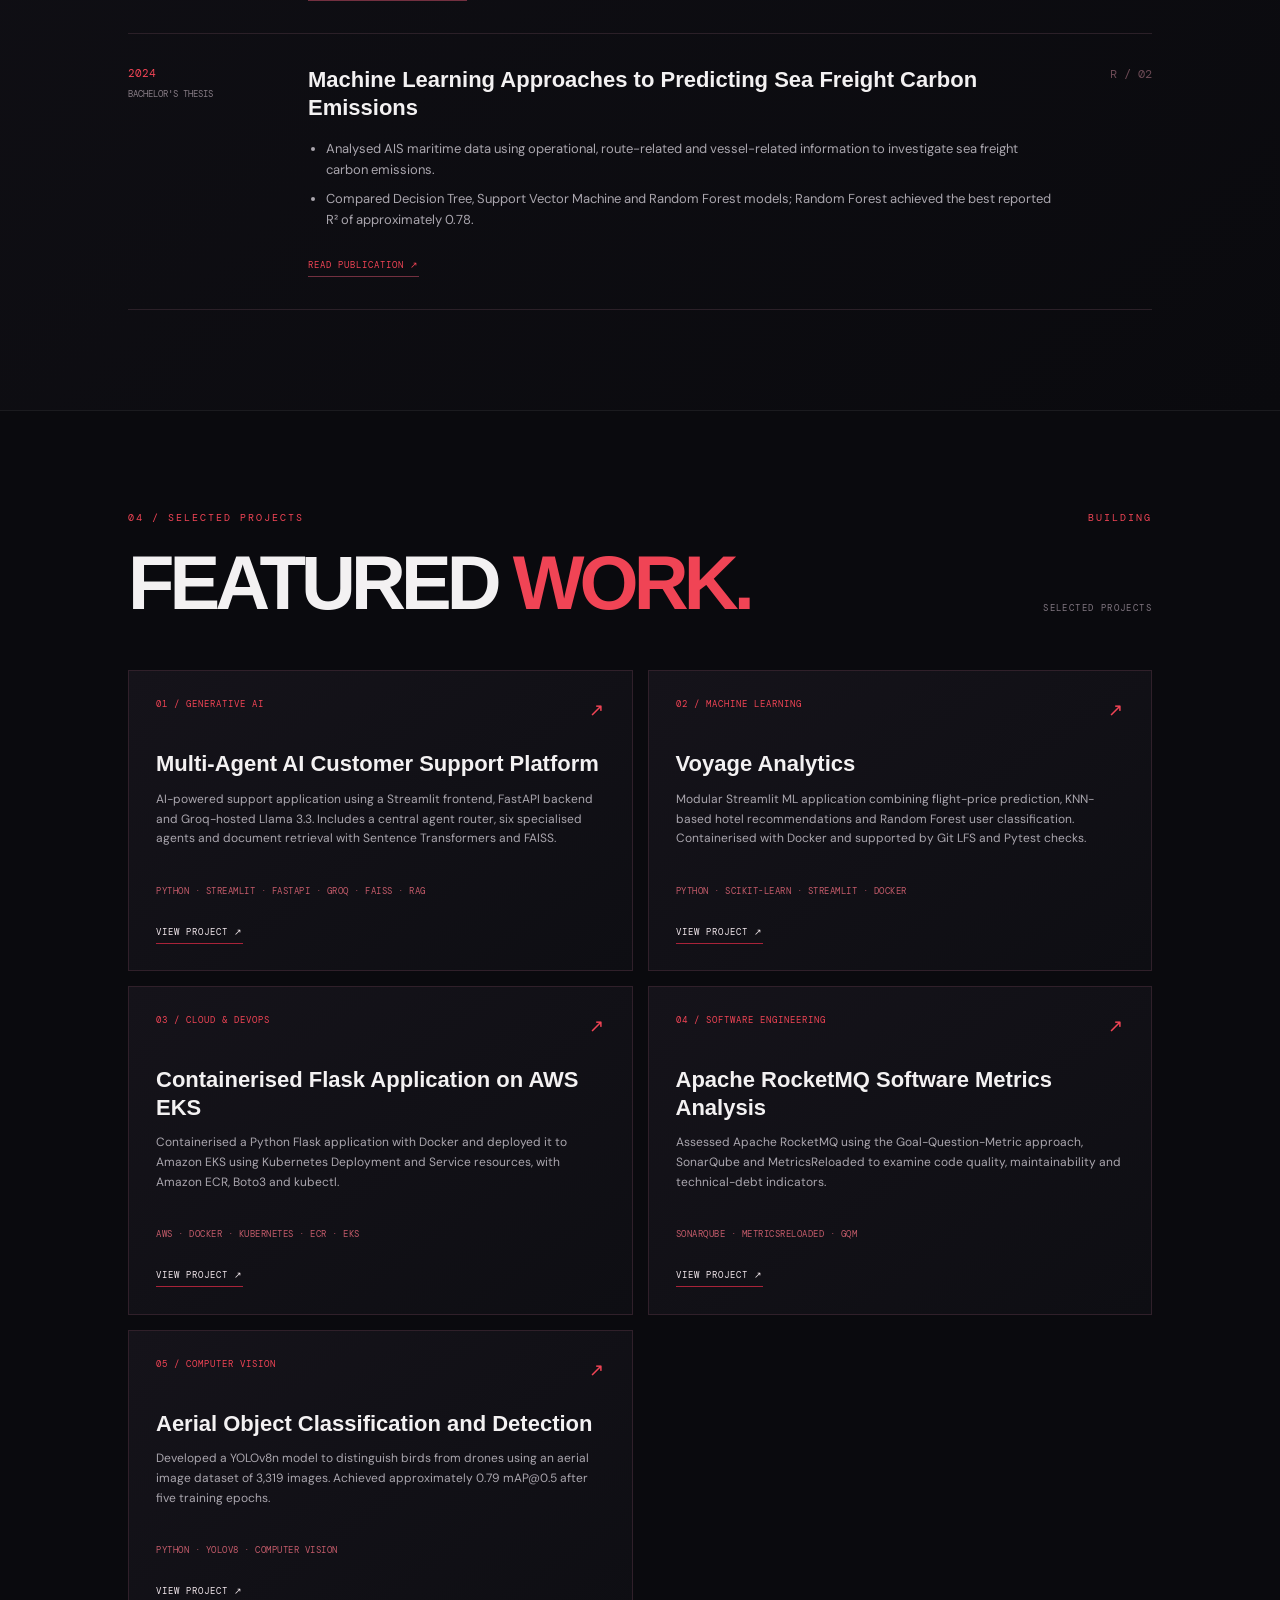
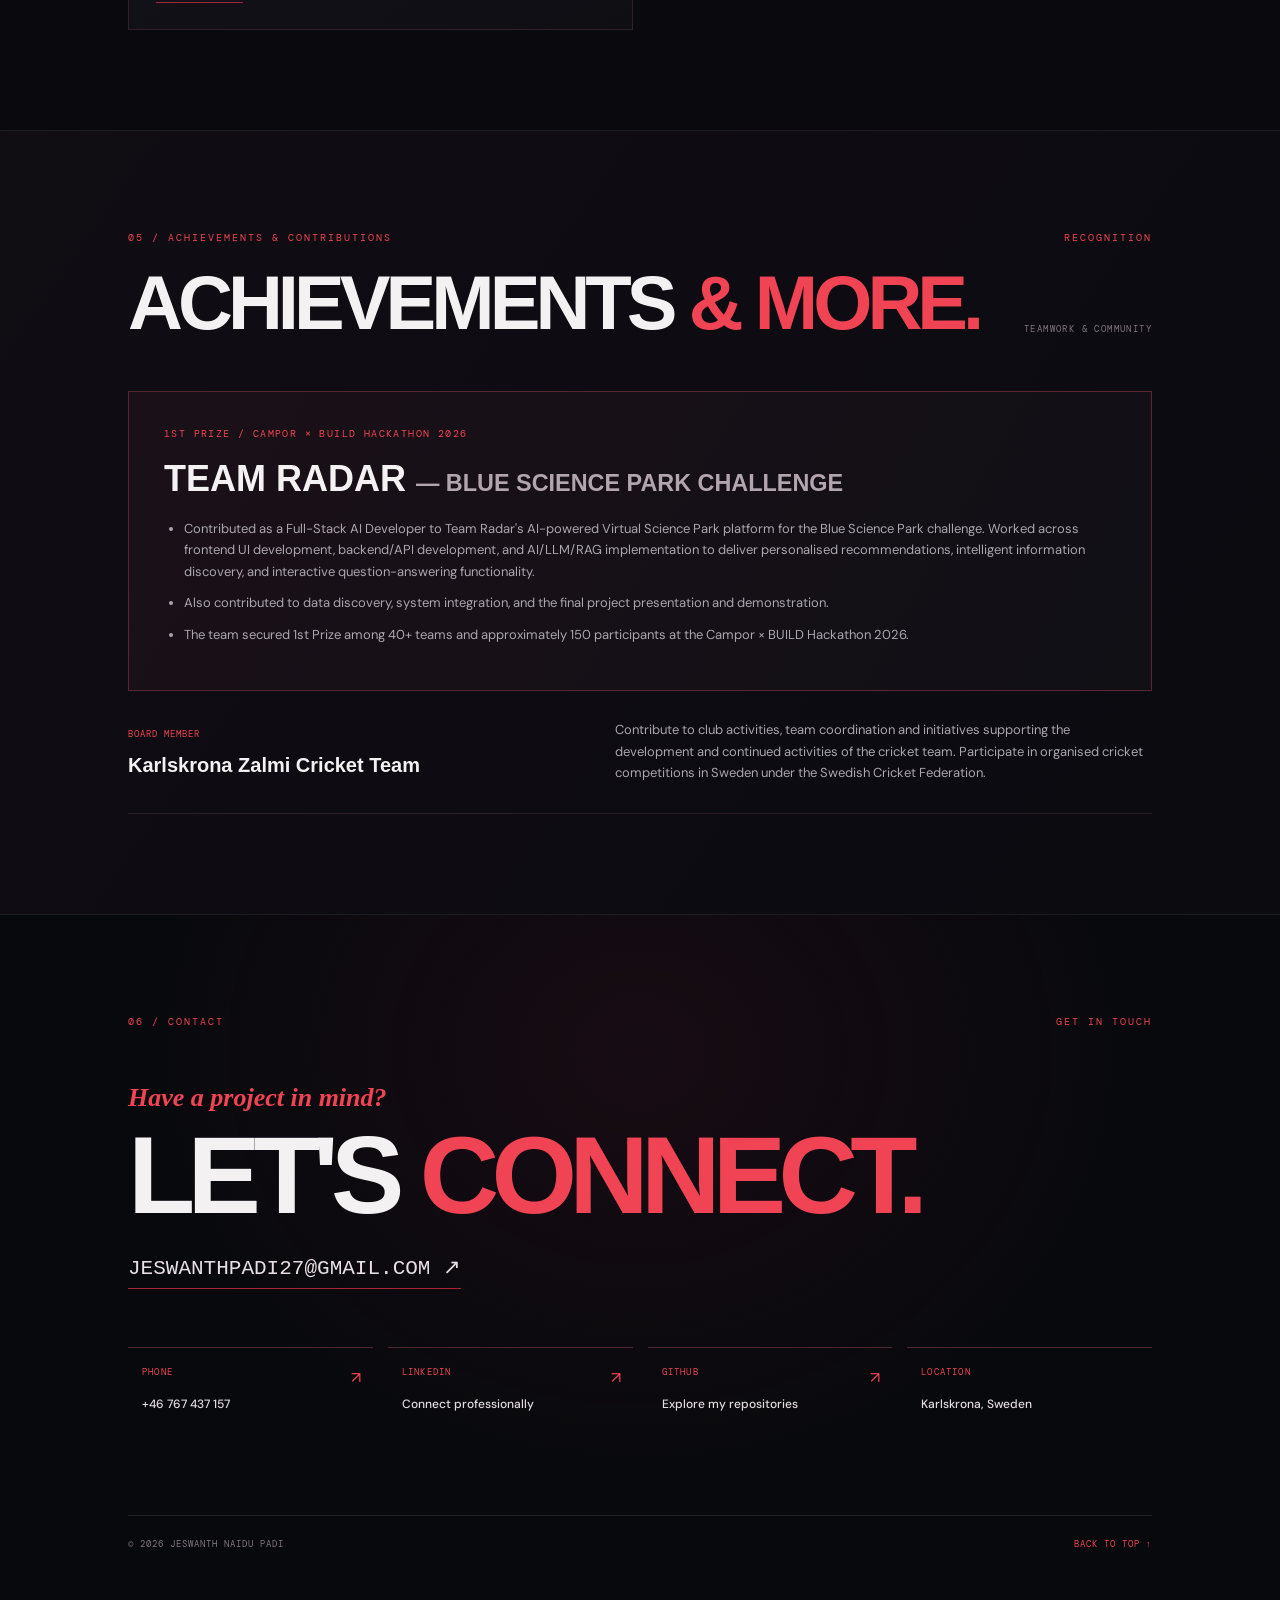
==== commit 79f91b77: "Fix project technology label" ====
--- a/index.html
+++ b/index.html
@@ -22,7 +22,7 @@
 <section class="content-section about-section" id="about"><div class="section-kicker"><span>01 / ABOUT ME</span><span>PROFILE</span></div><div class="section-title-row"><h2>ABOUT <em>ME.</em></h2><p>THE PERSON BEHIND THE CODE</p></div><div class="about-layout"><p class="about-lead">Computer Science graduate with a Master's degree from Blekinge Institute of Technology, Sweden. I work across AI engineering and software development, with a focus on building useful, reliable applications.</p><div class="about-details"><p>My technical interests span machine learning, generative AI, large language models, retrieval-augmented generation, multi-agent systems, Natural Language Processing (NLP), Computer Vision and cloud technologies.</p><div class="expertise-grid"><div><span>01</span><b>AI & MACHINE LEARNING</b><p>LLMs, RAG, Multi-Agent AI, Scikit-learn, PyTorch, TensorFlow</p></div><div><span>02</span><b>NLP & COMPUTER VISION</b><p>Sentence Transformers, semantic search, YOLOv8, object detection</p></div><div><span>03</span><b>SOFTWARE & BACKEND</b><p>Python, Java, PHP, FastAPI, Flask, REST APIs, MySQL</p></div><div><span>04</span><b>CLOUD & DEVOPS</b><p>AWS, Docker, Kubernetes, Terraform, Boto3, Git</p></div></div></div></div></section>
 <section class="content-section experience-section" id="experience"><div class="section-kicker"><span>02 / WORK EXPERIENCE</span><span>CAREER</span></div><div class="section-title-row"><h2>WORK <em>EXPERIENCE.</em></h2><p>WHERE I'VE CONTRIBUTED</p></div><div class="experience-list"><article class="experience-item"><div class="experience-date">JAN 2026 — PRESENT</div><div class="experience-body"><h3>AI ENGINEER</h3><h4>Careerland AB <span>· Karlskrona, Sweden</span></h4><p>Develop application functionality across Corporate, Tourism and Admin interfaces, connecting frontend components with backend services, APIs, database operations and integrations. Work with PHP, MySQL and Linux-based hosting.</p><div class="mini-tags">PHP / MYSQL / API INTEGRATION / LINUX</div></div><div class="experience-number">01</div></article><article class="experience-item"><div class="experience-date">MAR 2026 — SEP 2026</div><div class="experience-body"><h3>AI/ML INTERN</h3><h4>Labmentix EdTech Pvt Ltd <span>· Remote</span></h4><p>Developed Python-based AI applications integrating LLMs, RAG, REST APIs and data-processing workflows. Implemented modular backend services using FastAPI.</p><div class="mini-tags">PYTHON / LLM / RAG / FASTAPI</div></div><div class="experience-number">02</div></article><article class="experience-item"><div class="experience-date">MAY 2023 — JUN 2023</div><div class="experience-body"><h3>PYTHON INTERN</h3><h4>HDLC Technologies (AICTE) <span>· Remote</span></h4><p>Developed Python automation scripts for data-processing tasks, applying reusable logic, debugging and validation.</p><div class="mini-tags">PYTHON / AUTOMATION / DATA PROCESSING</div></div><div class="experience-number">03</div></article></div></section>
 <section class="content-section research-section" id="research"><div class="section-kicker"><span>03 / RESEARCH & PUBLICATIONS</span><span>RESEARCH</span></div><div class="section-title-row"><h2>RESEARCH <em>& PUBLICATIONS.</em></h2><p>EXPERIMENTS & FINDINGS</p></div><article class="research-entry"><div class="research-meta">2026 <span>MASTER'S THESIS</span></div><div class="research-content"><h3>Latent Dynamical System Modeling of the Tennessee Eastman Process: An Experimental Comparison of Classical and Modern State-Space Models</h3><ul><li>Developed a Python and PyTorch experimental framework for multivariate time-series data from the Tennessee Eastman industrial process, working with 52 process variables.</li><li>Compared Kalman Filter, Deep Markov Model, Mamba and TimesFM approaches using forecasting errors, KL divergence, temporal similarity and latent representation analysis.</li></ul><a href="https://www.diva-portal.org/smash/record.jsf?pid=diva2:2114204" target="_blank" rel="noreferrer">VIEW PUBLICATION IN DIVA ↗</a></div><div class="research-index">R / 01</div></article><article class="research-entry"><div class="research-meta">2024 <span>BACHELOR'S THESIS</span></div><div class="research-content"><h3>Machine Learning Approaches to Predicting Sea Freight Carbon Emissions</h3><ul><li>Analysed AIS maritime data using operational, route-related and vessel-related information to investigate sea freight carbon emissions.</li><li>Compared Decision Tree, Support Vector Machine and Random Forest models; Random Forest achieved the best reported R² of approximately 0.78.</li></ul><a href="https://www.diva-portal.org/smash/get/diva2%3A1883492/FULLTEXT01.pdf" target="_blank" rel="noreferrer">READ PUBLICATION ↗</a></div><div class="research-index">R / 02</div></article></section>
-<section class="content-section projects-section" id="projects"><div class="section-kicker"><span>04 / SELECTED PROJECTS</span><span>BUILDING</span></div><div class="section-title-row"><h2>FEATURED <em>WORK.</em></h2><p>SELECTED PROJECTS</p></div><div class="project-grid"><article class="project-card"><div class="project-top"><span>01 / GENERATIVE AI</span><span>↗</span></div><h3>Multi-Agent AI Customer Support Platform</h3><p>AI-powered support application using a Streamlit frontend, FastAPI backend and Groq-hosted Llama 3.3. Includes a central agent router, six specialised agents and document retrieval with Sentence Transformers and FAISS.</p><div class="project-stack">PYTHON · STREAMLIT · FASTAPI · GROQ · FAISS · RAG</div><a href="https://github.com/Jeswanthpadi?tab=repositories" target="_blank" rel="noreferrer">VIEW PROJECT ↗</a></article><article class="project-card"><div class="project-top"><span>02 / MACHINE LEARNING</span><span>↗</span></div><h3>Voyage Analytics</h3><p>Modular Streamlit ML application combining flight-price prediction, KNN-based hotel recommendations and Random Forest user classification. Containerised with Docker and supported by Git LFS and Pytest checks.</p><div class="project-stack">PYTHON · SCIKIT-LEARN · STREAMLIT · DOCKER</div><a href="https://github.com/Jeswanthpadi?tab=repositories" target="_blank" rel="noreferrer">VIEW PROJECT ↗</a></article><article class="project-card"><div class="project-top"><span>03 / CLOUD & DEVOPS</span><span>↗</span></div><h3>Containerised Flask Application on AWS EKS</h3><p>Containerised a Python Flask application with Docker and deployed it to Amazon EKS using Kubernetes Deployment and Service resources, with Amazon ECR, Boto3 and kubectl.</p><div class="project-stack">AWS · DOCKER · KUBERNETES · ECR · EKS</div><a href="https://github.com/Jeswanthpadi?tab=repositories" target="_blank" rel="noreferrer">VIEW PROJECT ↗</a></article><article class="project-card"><div class="project-top"><span>04 / SOFTWARE ENGINEERING</span><span>↗</span></div><h3>Apache RocketMQ Software Metrics Analysis</h3><p>Assessed Apache RocketMQ using the Goal-Question-Metric approach, SonarQube and MetricsReloaded to examine code quality, maintainability and technical-debt indicators.</p><div class="project-stack">SONARQUBE · METRICSR ELOADED · GQM</div><a href="https://github.com/Jeswanthpadi?tab=repositories" target="_blank" rel="noreferrer">VIEW PROJECT ↗</a></article><article class="project-card"><div class="project-top"><span>05 / COMPUTER VISION</span><span>↗</span></div><h3>Aerial Object Classification and Detection</h3><p>Developed a YOLOv8n model to distinguish birds from drones using an aerial image dataset of 3,319 images. Achieved approximately 0.79 mAP@0.5 after five training epochs.</p><div class="project-stack">PYTHON · YOLOV8 · COMPUTER VISION</div><a href="https://github.com/Jeswanthpadi?tab=repositories" target="_blank" rel="noreferrer">VIEW PROJECT ↗</a></article></div></section>
+<section class="content-section projects-section" id="projects"><div class="section-kicker"><span>04 / SELECTED PROJECTS</span><span>BUILDING</span></div><div class="section-title-row"><h2>FEATURED <em>WORK.</em></h2><p>SELECTED PROJECTS</p></div><div class="project-grid"><article class="project-card"><div class="project-top"><span>01 / GENERATIVE AI</span><span>↗</span></div><h3>Multi-Agent AI Customer Support Platform</h3><p>AI-powered support application using a Streamlit frontend, FastAPI backend and Groq-hosted Llama 3.3. Includes a central agent router, six specialised agents and document retrieval with Sentence Transformers and FAISS.</p><div class="project-stack">PYTHON · STREAMLIT · FASTAPI · GROQ · FAISS · RAG</div><a href="https://github.com/Jeswanthpadi?tab=repositories" target="_blank" rel="noreferrer">VIEW PROJECT ↗</a></article><article class="project-card"><div class="project-top"><span>02 / MACHINE LEARNING</span><span>↗</span></div><h3>Voyage Analytics</h3><p>Modular Streamlit ML application combining flight-price prediction, KNN-based hotel recommendations and Random Forest user classification. Containerised with Docker and supported by Git LFS and Pytest checks.</p><div class="project-stack">PYTHON · SCIKIT-LEARN · STREAMLIT · DOCKER</div><a href="https://github.com/Jeswanthpadi?tab=repositories" target="_blank" rel="noreferrer">VIEW PROJECT ↗</a></article><article class="project-card"><div class="project-top"><span>03 / CLOUD & DEVOPS</span><span>↗</span></div><h3>Containerised Flask Application on AWS EKS</h3><p>Containerised a Python Flask application with Docker and deployed it to Amazon EKS using Kubernetes Deployment and Service resources, with Amazon ECR, Boto3 and kubectl.</p><div class="project-stack">AWS · DOCKER · KUBERNETES · ECR · EKS</div><a href="https://github.com/Jeswanthpadi?tab=repositories" target="_blank" rel="noreferrer">VIEW PROJECT ↗</a></article><article class="project-card"><div class="project-top"><span>04 / SOFTWARE ENGINEERING</span><span>↗</span></div><h3>Apache RocketMQ Software Metrics Analysis</h3><p>Assessed Apache RocketMQ using the Goal-Question-Metric approach, SonarQube and MetricsReloaded to examine code quality, maintainability and technical-debt indicators.</p><div class="project-stack">SONARQUBE · METRICSRELOADED · GQM</div><a href="https://github.com/Jeswanthpadi?tab=repositories" target="_blank" rel="noreferrer">VIEW PROJECT ↗</a></article><article class="project-card"><div class="project-top"><span>05 / COMPUTER VISION</span><span>↗</span></div><h3>Aerial Object Classification and Detection</h3><p>Developed a YOLOv8n model to distinguish birds from drones using an aerial image dataset of 3,319 images. Achieved approximately 0.79 mAP@0.5 after five training epochs.</p><div class="project-stack">PYTHON · YOLOV8 · COMPUTER VISION</div><a href="https://github.com/Jeswanthpadi?tab=repositories" target="_blank" rel="noreferrer">VIEW PROJECT ↗</a></article></div></section>
 <section class="content-section achievements-section" id="achievements"><div class="section-kicker"><span>05 / ACHIEVEMENTS & CONTRIBUTIONS</span><span>RECOGNITION</span></div><div class="section-title-row"><h2>ACHIEVEMENTS <em>& MORE.</em></h2><p>TEAMWORK & COMMUNITY</p></div><article class="achievement-feature"><div class="achievement-label">1ST PRIZE / CAMPOR × BUILD HACKATHON 2026</div><h3>TEAM RADAR <span>— BLUE SCIENCE PARK CHALLENGE</span></h3><ul><li>Contributed as a Full-Stack AI Developer to Team Radar's AI-powered Virtual Science Park platform for the Blue Science Park challenge. Worked across frontend UI development, backend/API development, and AI/LLM/RAG implementation to deliver personalised recommendations, intelligent information discovery, and interactive question-answering functionality.</li><li>Also contributed to data discovery, system integration, and the final project presentation and demonstration.</li><li>The team secured 1st Prize among 40+ teams and approximately 150 participants at the Campor × BUILD Hackathon 2026.</li></ul></article><article class="achievement-secondary"><div><span>BOARD MEMBER</span><h3>Karlskrona Zalmi Cricket Team</h3></div><p>Contribute to club activities, team coordination and initiatives supporting the development and continued activities of the cricket team. Participate in organised cricket competitions in Sweden under the Swedish Cricket Federation.</p></article></section>
 <section class="contact-section" id="contact"><div class="section-kicker"><span>06 / CONTACT</span><span>GET IN TOUCH</span></div><p class="script">Have a project in mind?</p><h2>LET'S <em>CONNECT.</em></h2><a class="contact-email" href="mailto:jeswanthpadi27@gmail.com">JESWANTHPADI27@GMAIL.COM ↗</a><div class="contact-grid"><a href="tel:+46767437157"><span>PHONE</span><b>+46 767 437 157</b><i>↗</i></a><a href="https://www.linkedin.com/in/jeswanthnaidupadi/" target="_blank" rel="noreferrer"><span>LINKEDIN</span><b>Connect professionally</b><i>↗</i></a><a href="https://github.com/Jeswanthpadi" target="_blank" rel="noreferrer"><span>GITHUB</span><b>Explore my repositories</b><i>↗</i></a><div><span>LOCATION</span><b>Karlskrona, Sweden</b></div></div><footer><span>© 2026 JESWANTH NAIDU PADI</span><a href="#home">BACK TO TOP ↑</a></footer></section>
 </main><script src="assets/js/main.js"></script></body></html>
--- a/assets/css/styles.css
+++ b/assets/css/styles.css
@@ -1 +1 @@
-:root{--bg:#0c0e12;--panel:#131720;--text:#f2f3f5;--muted:#a0a7b4;--accent:#55a8ff;--line:#272d38}*{box-sizing:border-box}html{scroll-behavior:smooth}body{margin:0;background:var(--bg);color:var(--text);font-family:"DM Sans",sans-serif;line-height:1.65}a{color:inherit;text-decoration:none}.top{height:78px;display:flex;align-items:center;justify-content:center;padding:0 7vw;border-bottom:1px solid var(--line);position:sticky;top:0;background:#0c0e12ed;backdrop-filter:blur(14px);z-index:10}.brand{font:800 24px Manrope}.brand span,h1 span,h2 span{color:var(--accent)}nav{display:flex;gap:30px;margin-right:auto;margin-left:12vw}nav a,.nav-cta,.social a,.contact-links a{font-size:13px;color:var(--muted)}nav a:hover,.social a:hover,.contact-links a:hover{color:var(--accent)}.nav-cta{border:1px solid #454d5a;border-radius:30px;padding:9px 17px;color:var(--text)}.section{padding:115px 10vw;position:relative}.hero{min-height:650px;display:grid;grid-template-columns:1.1fr .9fr;align-items:center;padding-top:90px}.eyebrow,.project-type,.job span,.edu span{font:500 11px "DM Mono",monospace;letter-spacing:1.6px;color:var(--accent)}.hello{color:var(--muted);margin:40px 0 0}.hero h1{font:800 clamp(58px,8vw,104px)/.99 Manrope;letter-spacing:-5px;margin:10px 0 20px}.hero h2{font:600 22px Manrope}.typed{color:var(--accent)}.intro{max-width:520px;color:var(--muted);font-size:16px}.actions{display:flex;gap:14px;margin-top:30px}.button{padding:13px 20px;border-radius:30px;font-size:13px;font-weight:700}.primary{background:var(--accent);color:#071321}.secondary{border:1px solid #444c58}.social{display:flex;gap:25px;margin-top:35px}.hero-art{height:430px;display:grid;place-items:center;position:relative}.portrait{width:min(100%,360px);height:420px;border-radius:18px;overflow:hidden;border:1px solid #303b49;position:relative;z-index:1;background:#151c26;box-shadow:0 22px 55px #0007}.portrait img{width:100%;height:100%;object-fit:cover}.scroll{position:absolute;bottom:30px;left:10vw;color:var(--muted);font:10px "DM Mono";letter-spacing:1.5px}.section-head{max-width:650px;margin-bottom:50px}.section-head h2,.contact h2{font:800 clamp(38px,5vw,62px)/1.1 Manrope;letter-spacing:-2px;margin:15px 0}.section-head>p:last-child,.contact>p{color:var(--muted)}.work,.research,.achievements{background:#10141b}.projects{display:grid;grid-template-columns:repeat(2,1fr);gap:16px}.project,.paper,.achievement{background:var(--panel);border:1px solid var(--line);padding:30px;border-radius:10px;transition:.25s}.project:hover{transform:translateY(-5px);border-color:#397fc0}.project-no{font:12px "DM Mono";color:#77818e}.project-type{margin-top:22px}.project h3,.paper h3,.achievement h3{font:700 22px Manrope;line-height:1.3}.project p:not(.project-type),.paper li,.achievement p,.achievement li{color:var(--muted);font-size:14px}.tags{font:11px "DM Mono";color:var(--accent);margin:22px 0}.project>a,.paper>a{font-size:13px;border-bottom:1px solid var(--accent);padding-bottom:4px}.about-grid{display:grid;grid-template-columns:1fr 1fr;gap:65px}.large-copy{font:600 22px/1.55 Manrope}.about-grid p{color:var(--muted)}.skill-groups{margin-top:40px}.skill-groups>div{border-top:1px solid var(--line);padding:15px 0}.skill-groups b{font:11px "DM Mono";color:var(--accent)}.skill-groups p{margin:5px 0}.experience{border-left:1px solid #315f8d;padding-left:30px}.job{margin:25px 0 38px;position:relative}.job:before{content:"";position:absolute;width:9px;height:9px;border-radius:50%;background:var(--accent);left:-35px;top:7px}.job h3{margin:7px 0 0;font:700 20px Manrope}.job p{margin:0 0 9px}.job small{color:var(--muted);font-size:13px}.paper{margin:15px 0}.paper ul,.achievement ul{padding-left:20px}.paper li,.achievement li{margin:8px 0}.edu{display:grid;grid-template-columns:1fr 1fr;gap:30px}.edu>div{border-top:1px solid var(--line);padding-top:22px}.edu h3{font:700 21px Manrope}.edu p,.edu-note{color:var(--muted)}.edu-note{margin-top:25px;font-size:13px}.achievement{margin:15px 0}.contact{text-align:center}.contact>p{max-width:540px;margin:0 auto 25px}.email{font:700 clamp(19px,3vw,30px) Manrope;color:var(--accent)}.contact-links{display:flex;justify-content:center;gap:30px;margin-top:40px;color:var(--muted);font-size:13px}footer{border-top:1px solid var(--line);padding:25px 10vw;display:flex;justify-content:space-between;color:var(--muted);font-size:12px}footer a{color:var(--accent)}@media(max-width:800px){.top{padding:0 5vw}nav{margin-left:0}nav{gap:13px}nav a{font-size:11px}.nav-cta{display:none}.section{padding:85px 7vw}.hero{grid-template-columns:1fr;padding-top:70px}.hero-art{height:360px;grid-row:1}.hero-copy{grid-row:2}.portrait{width:250px;height:310px}.scroll{left:7vw}.about-grid{grid-template-columns:1fr;gap:35px}}@media(max-width:560px){nav{gap:10px}nav a{font-size:10px}.brand{font-size:20px}.projects,.edu{grid-template-columns:1fr}.hero h1{letter-spacing:-3px}.hero-art{height:320px}.contact-links{flex-wrap:wrap;gap:16px}footer{padding:22px 7vw}}+:root{--bg:#08090d;--surface:#101116;--surface2:#15151c;--text:#f3f1f2;--muted:#aaa6ae;--red:#f04455;--red2:#a92339;--line:#2b2028;--mono:"DM Mono",monospace;--sans:"DM Sans",sans-serif;--display:"Space Grotesk",sans-serif}*{box-sizing:border-box}html{scroll-behavior:smooth;scroll-padding-top:90px}body{margin:0;background:var(--bg);color:var(--text);font-family:var(--sans);line-height:1.65}body:before{content:"";position:fixed;inset:0;pointer-events:none;z-index:-1;background:radial-gradient(ellipse at 82% 18%,#35121d38,transparent 36%),radial-gradient(ellipse at 8% 72%,#21132630,transparent 42%)}a{color:inherit;text-decoration:none}button{font:inherit}.site-header{height:78px;padding:0 7vw;display:flex;align-items:center;justify-content:space-between;border-bottom:1px solid #ffffff12;background:#08090deF;backdrop-filter:blur(16px);position:sticky;top:0;z-index:20}.wordmark{font:700 17px var(--display);letter-spacing:2px}.wordmark span,.title-period{color:var(--red)}.site-header nav{display:flex;gap:clamp(14px,2.4vw,34px)}.site-header nav a,.header-contact{font:10px var(--mono);letter-spacing:1px;color:#c4bec5;text-transform:uppercase;transition:.2s}.site-header nav a:hover,.header-contact:hover{color:var(--red)}.header-contact{border:1px solid #6d2836;padding:10px 15px}.header-contact b{color:var(--red);margin-left:9px}.menu-toggle{display:none;background:none;border:0;color:white}.hero{padding:34px 8vw 42px;min-height:calc(100vh - 78px);position:relative;overflow:hidden}.hero-topline,.section-kicker{display:flex;justify-content:space-between;color:var(--red);font:10px var(--mono);letter-spacing:2px}.outline-title{font:700 clamp(76px,15.8vw,230px)/.83 var(--display);letter-spacing:-.095em;color:transparent;-webkit-text-stroke:1.4px var(--red);margin:35px 0 25px;white-space:nowrap}.hero-grid{display:grid;grid-template-columns:1.08fr .72fr;gap:8vw;align-items:center;max-width:1250px;margin:0 auto}.script{font:italic 600 26px "Playfair Display",serif;color:var(--red);margin:0 0 10px}.hero-main h2{font:700 clamp(42px,6vw,78px)/.94 var(--display);letter-spacing:-.065em;margin:0 0 24px}.hero-main h2 span{color:var(--red)}.role-line{font:10px var(--mono);letter-spacing:1.1px;color:#d4cbd1}.red-square{display:inline-block;width:7px;height:7px;background:var(--red);margin-right:7px;box-shadow:0 0 12px var(--red)}.hero-description{max-width:570px;color:var(--muted);font-size:15px;margin:23px 0}.hero-actions{display:flex;gap:13px;flex-wrap:wrap;margin-top:26px}.solid-button,.line-button{font:10px var(--mono);letter-spacing:1px;padding:14px 19px;display:inline-flex;gap:20px;align-items:center;transition:.2s}.solid-button{background:var(--red);color:#10090d;border:1px solid var(--red)}.solid-button:hover{background:#ff6573;transform:translateY(-2px)}.line-button{border:1px solid #68404a;color:#f3e9ed}.line-button:hover{border-color:var(--red);color:var(--red)}.hero-social{display:flex;gap:24px;margin-top:32px}.hero-social a{font:10px var(--mono);color:#aaa1aa;letter-spacing:1px}.hero-social a:hover{color:var(--red)}.hero-side{max-width:400px;justify-self:center;width:100%;position:relative}.photo-frame{height:420px;padding:8px;border:1px solid var(--red2);background:linear-gradient(145deg,#31121c,#101116 45%);position:relative;box-shadow:14px 14px 0 #441b29}.photo-frame:before{content:"";position:absolute;inset:15px;border:1px solid #ffffff20;pointer-events:none;z-index:1}.photo-frame img{width:100%;height:100%;object-fit:cover;object-position:center 30%;display:block;filter:saturate(.88)}.photo-caption{display:flex;justify-content:space-between;padding:15px 2px;color:#a99da5;font:9px var(--mono);letter-spacing:1px}.photo-caption b{color:var(--red);font-weight:400}.side-index{position:absolute;right:-45px;top:42%;writing-mode:vertical-rl;font:9px var(--mono);letter-spacing:2px;color:#65545e}.side-index i{color:var(--red);font-style:normal}.hero-scroll{display:flex;gap:16px;align-items:center;position:absolute;bottom:18px;left:8vw;font:9px var(--mono);letter-spacing:2px;color:#8e838d}.hero-scroll span{color:var(--red);font-size:16px}.content-section{padding:100px 10vw;border-top:1px solid #ffffff12;position:relative}.section-kicker{color:var(--red)}.section-title-row{display:flex;align-items:end;justify-content:space-between;gap:25px;margin:22px 0 50px}.section-title-row h2{font:700 clamp(38px,6vw,76px)/.98 var(--display);letter-spacing:-.065em;margin:0}.section-title-row h2 em{color:var(--red);font-style:normal}.section-title-row>p{font:9px var(--mono);letter-spacing:1.4px;color:#807680;margin:0 0 6px}.about-section{background:linear-gradient(120deg,#0a0a0e,#101016)}.about-layout{display:grid;grid-template-columns:.85fr 1.15fr;gap:8vw}.about-lead{font:500 clamp(21px,2.5vw,31px)/1.4 var(--display);margin:0;color:#e9e3e7}.about-details>p{color:var(--muted);margin-top:0}.expertise-grid{display:grid;grid-template-columns:1fr 1fr;gap:0 25px;margin-top:35px}.expertise-grid>div{border-top:1px solid var(--line);padding:17px 0}.expertise-grid span{font:10px var(--mono);color:var(--red);display:block;margin-bottom:8px}.expertise-grid b{font:11px var(--mono);letter-spacing:.6px}.expertise-grid p{font-size:12px;color:var(--muted);margin:7px 0 0}.experience-section{background:#0b0b10}.experience-list{border-top:1px solid var(--line)}.experience-item{display:grid;grid-template-columns:190px 1fr 55px;gap:30px;padding:32px 0;border-bottom:1px solid var(--line);align-items:start}.experience-date{font:10px var(--mono);letter-spacing:1px;color:var(--red);padding-top:8px}.experience-body h3{font:700 24px var(--display);margin:0}.experience-body h4{font:500 13px var(--sans);margin:4px 0 13px;color:#e2dbe0}.experience-body h4 span{color:#8d838d}.experience-body p{font-size:13px;color:var(--muted);max-width:800px;margin:0}.mini-tags{font:9px var(--mono);color:var(--red);letter-spacing:.7px;margin-top:16px}.experience-number{font:25px var(--display);color:#4b303b;text-align:right}.research-section{background:linear-gradient(140deg,#111016,#0a0a0e)}.research-entry{display:grid;grid-template-columns:150px 1fr 70px;gap:30px;padding:32px 0;border-top:1px solid var(--line)}.research-entry:last-child{border-bottom:1px solid var(--line)}.research-meta{font:11px var(--mono);color:var(--red)}.research-meta span{display:block;color:#877c85;font-size:9px;margin-top:8px}.research-content h3{font:600 22px/1.3 var(--display);margin:0 0 15px;max-width:900px}.research-content ul{padding-left:18px;margin:0 0 20px}.research-content li{font-size:13px;color:var(--muted);margin:7px 0}.research-content>a{font:9px var(--mono);letter-spacing:1px;color:var(--red);border-bottom:1px solid #733040;padding-bottom:5px}.research-index{font:12px var(--mono);color:#6c4a55;text-align:right}.projects-section{background:#0a0a0e}.project-grid{display:grid;grid-template-columns:repeat(2,minmax(0,1fr));gap:15px}.project-card{background:linear-gradient(145deg,#15131a,#0e0e13);border:1px solid #30202a;padding:27px;min-height:300px;position:relative;transition:.25s}.project-card:hover{border-color:var(--red2);transform:translateY(-4px);box-shadow:0 15px 35px #0005}.project-top{display:flex;justify-content:space-between;font:9px var(--mono);letter-spacing:1px;color:var(--red)}.project-top span:last-child{font-size:18px}.project-card h3{font:600 22px/1.25 var(--display);margin:28px 0 12px}.project-card p{font-size:12px;color:var(--muted);min-height:75px}.project-stack{font:9px var(--mono);color:#c45b6a;letter-spacing:.5px;margin:20px 0}.project-card>a{font:9px var(--mono);letter-spacing:1px;color:#f3e8ed;border-bottom:1px solid var(--red2);padding-bottom:5px}.achievements-section{background:linear-gradient(125deg,#100d13,#0b0b10)}.achievement-feature{border:1px solid #5a2534;background:linear-gradient(120deg,#1b1018,#101015);padding:35px}.achievement-label{font:10px var(--mono);letter-spacing:1.4px;color:var(--red)}.achievement-feature h3{font:700 clamp(23px,3vw,36px) var(--display);margin:18px 0}.achievement-feature h3 span{font-size:.65em;color:#b2a5ae}.achievement-feature ul{padding-left:20px;margin:0}.achievement-feature li{font-size:13px;color:var(--muted);margin:10px 0}.achievement-secondary{display:grid;grid-template-columns:1fr 1.2fr;gap:40px;padding:28px 0;border-bottom:1px solid var(--line)}.achievement-secondary span{font:9px var(--mono);color:var(--red);letter-spacing:1px}.achievement-secondary h3{font:600 20px var(--display);margin:8px 0}.achievement-secondary p{font-size:13px;color:var(--muted);margin:0}.contact-section{padding:100px 10vw 28px;background:radial-gradient(ellipse at 50% 20%,#36121f55,transparent 55%),#08090d;border-top:1px solid #ffffff15}.contact-section>.script{margin-top:55px}.contact-section>h2{font:700 clamp(48px,9vw,110px)/.95 var(--display);letter-spacing:-.07em;margin:8px 0 28px}.contact-section>h2 em{font-style:normal;color:var(--red)}.contact-email{font:500 clamp(14px,2vw,21px) var(--mono);color:#e7dfe4;border-bottom:1px solid var(--red2);padding-bottom:8px}.contact-grid{display:grid;grid-template-columns:repeat(4,1fr);gap:15px;margin:65px 0 80px}.contact-grid>a,.contact-grid>div{padding:18px 14px;border-top:1px solid #4d2934;position:relative}.contact-grid span{display:block;font:9px var(--mono);color:var(--red);letter-spacing:1.2px;margin-bottom:12px}.contact-grid b{font:500 12px var(--sans);color:#e4dce1}.contact-grid i{position:absolute;right:12px;top:17px;color:var(--red);font-style:normal}footer{border-top:1px solid #ffffff18;padding:22px 0;display:flex;justify-content:space-between;color:#827780;font:9px var(--mono);letter-spacing:1px}footer a{color:var(--red)}.reveal{opacity:0;transform:translateY(18px);transition:opacity .7s ease,transform .7s ease}.reveal.visible{opacity:1;transform:none}@media(max-width:950px){.site-header{padding:0 5vw}.site-header nav{gap:13px}.site-header nav a{font-size:8px}.hero{padding-left:6vw;padding-right:6vw}.outline-title{font-size:15vw}.hero-grid{gap:5vw}.photo-frame{height:360px}.content-section,.contact-section{padding-left:7vw;padding-right:7vw}.side-index{right:-25px}}@media(max-width:700px){.site-header{height:65px}.site-header nav{display:none;position:absolute;top:65px;left:0;right:0;background:#0b0b10;padding:20px 7vw;flex-direction:column;border-bottom:1px solid var(--line)}.site-header nav.open{display:flex}.site-header nav a{font-size:11px}.menu-toggle{display:block}.header-contact{margin-left:auto;margin-right:15px;font-size:8px}.hero{min-height:auto;padding-top:25px;padding-bottom:65px}.outline-title{font-size:16vw;margin:40px 0 30px}.hero-grid{grid-template-columns:1fr;gap:35px}.hero-side{width:min(82%,390px);justify-self:start;margin-left:5vw}.photo-frame{height:390px}.side-index{right:-30px}.hero-main h2{font-size:clamp(42px,11vw,65px)}.hero-scroll{bottom:17px}.content-section,.contact-section{padding:70px 7vw}.section-title-row{display:block;margin-bottom:35px}.section-title-row>p{margin-top:12px}.about-layout{grid-template-columns:1fr;gap:25px}.expertise-grid{gap:0 15px}.experience-item{grid-template-columns:1fr 35px;gap:10px}.experience-date{grid-column:1/-1}.experience-number{grid-column:2;grid-row:2}.research-entry{grid-template-columns:1fr 35px;gap:12px}.research-meta{grid-column:1/-1}.research-index{grid-column:2;grid-row:2}.project-grid{grid-template-columns:1fr}.project-card{min-height:0}.project-card p{min-height:0}.achievement-secondary{grid-template-columns:1fr;gap:10px}.contact-grid{grid-template-columns:1fr 1fr;gap:5px;margin:45px 0}.contact-section>.script{margin-top:45px}}@media(prefers-reduced-motion:reduce){html{scroll-behavior:auto}*,*:before,*:after{transition:none!important;animation:none!important}}
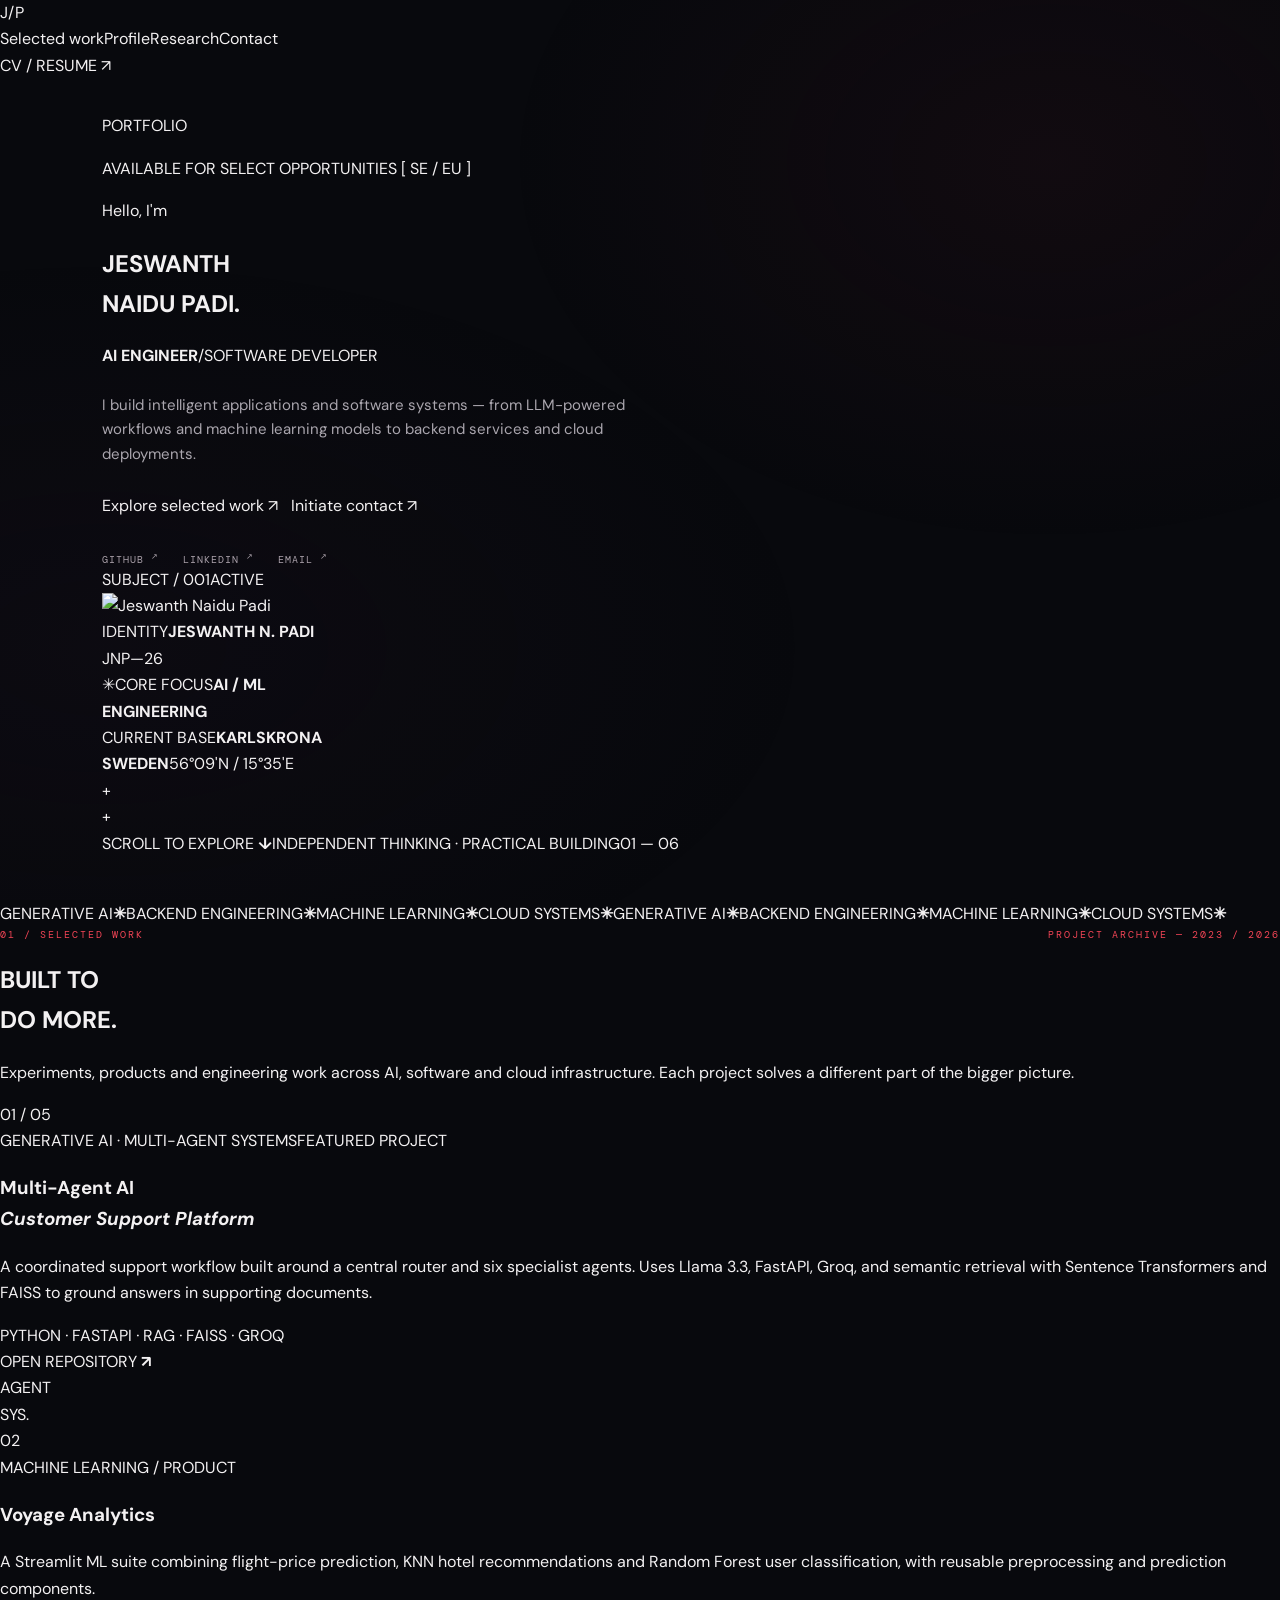
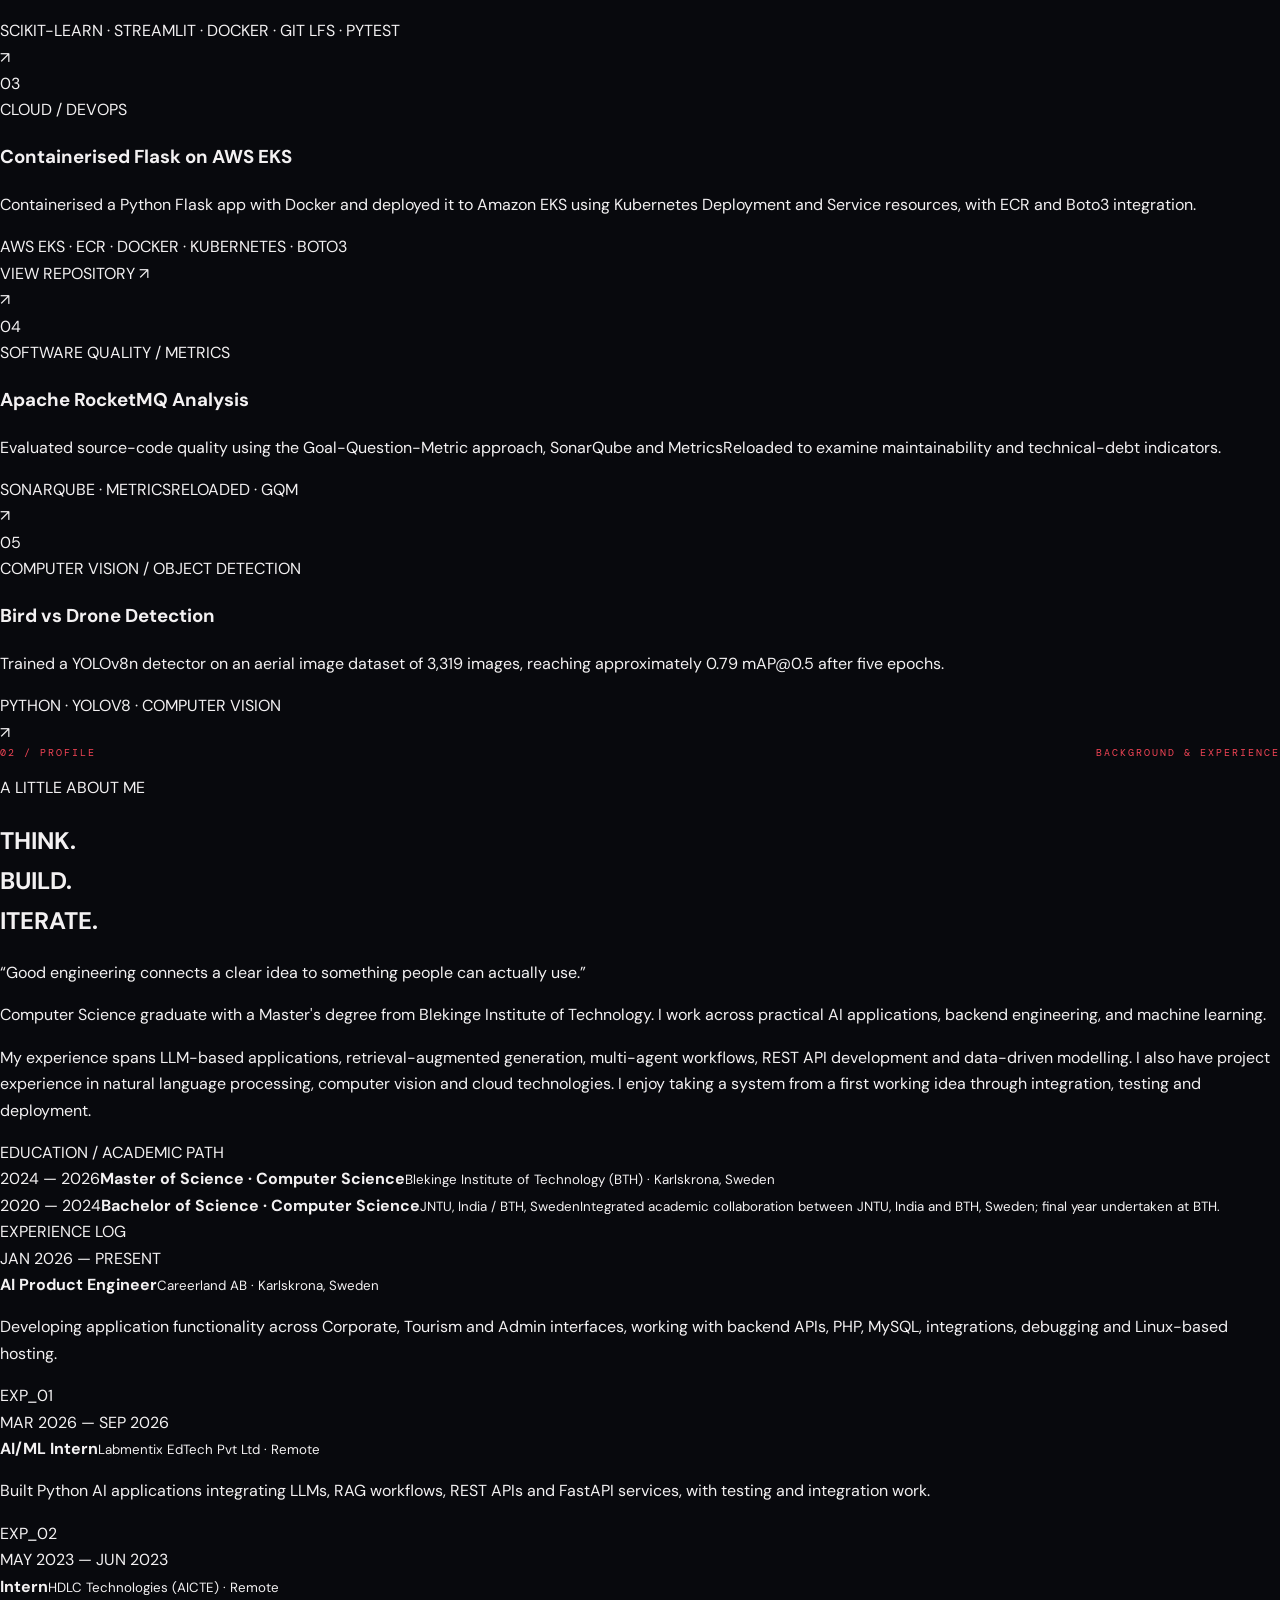
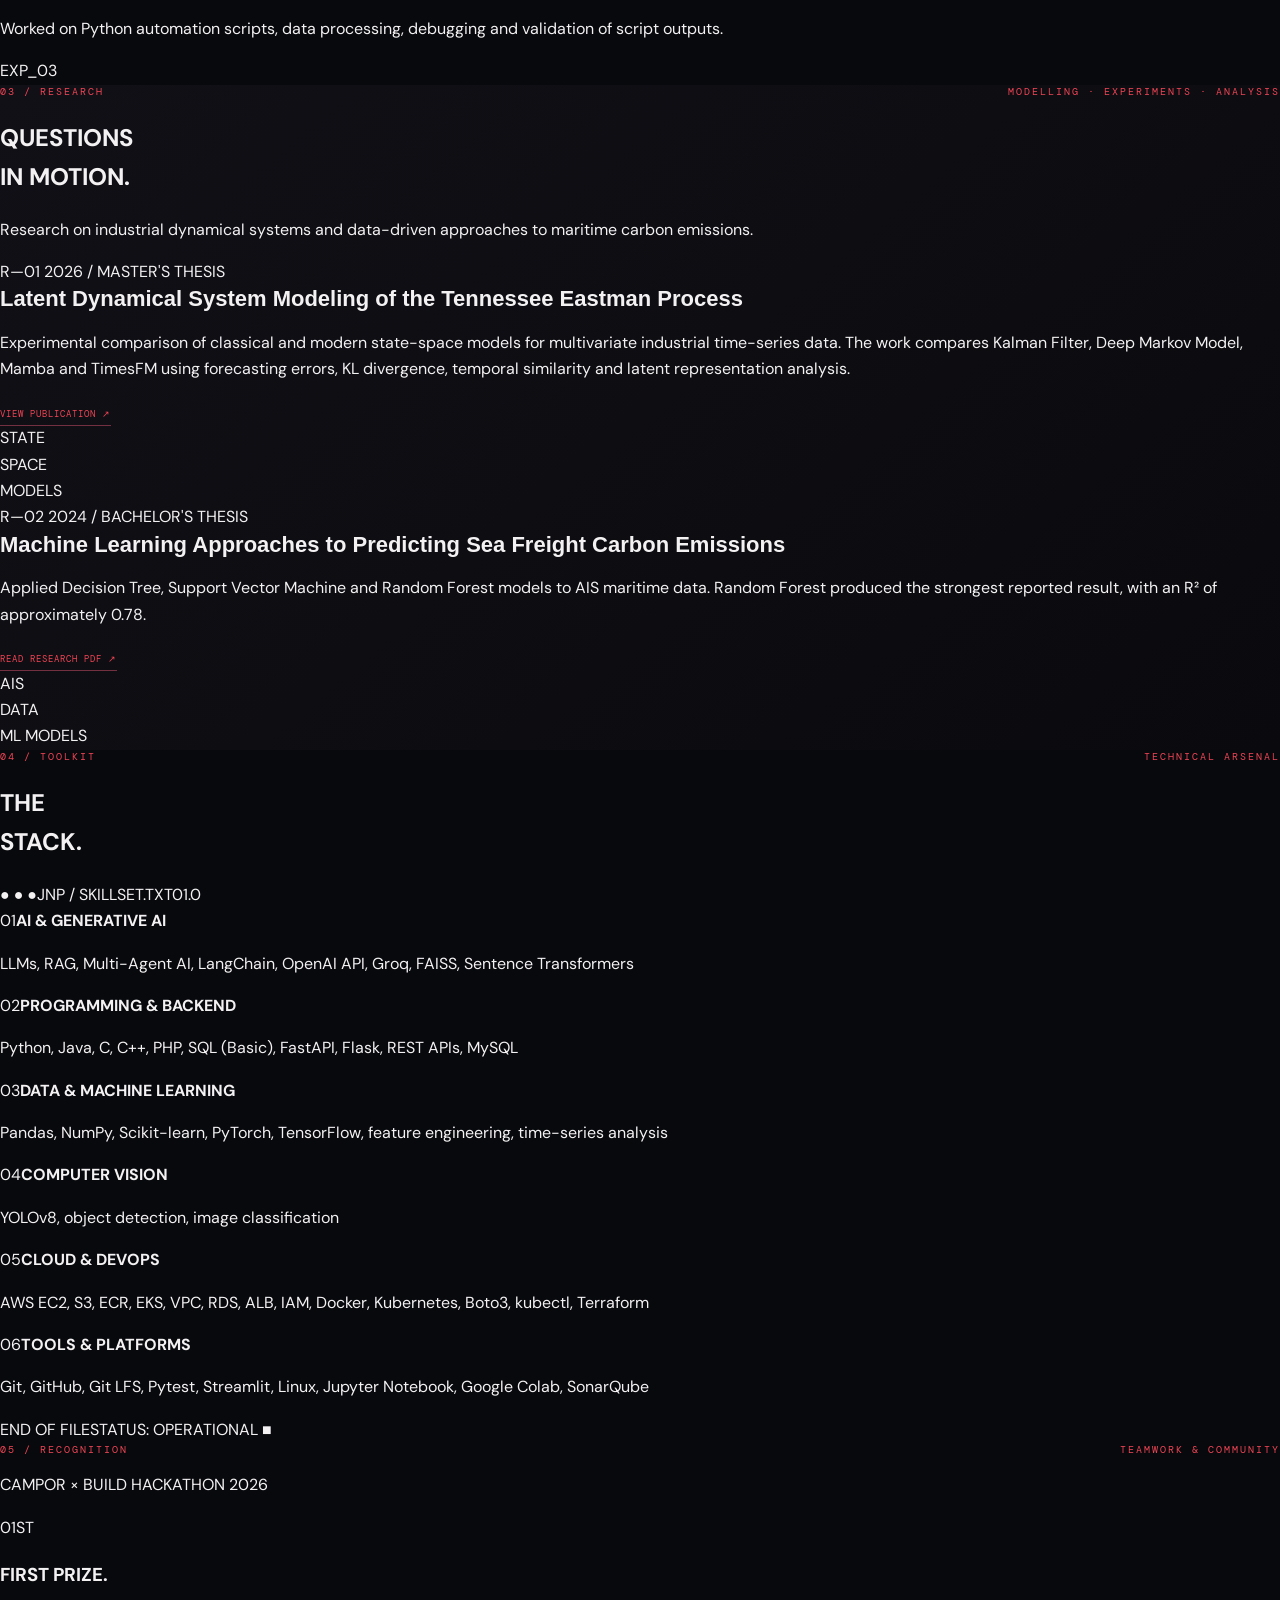
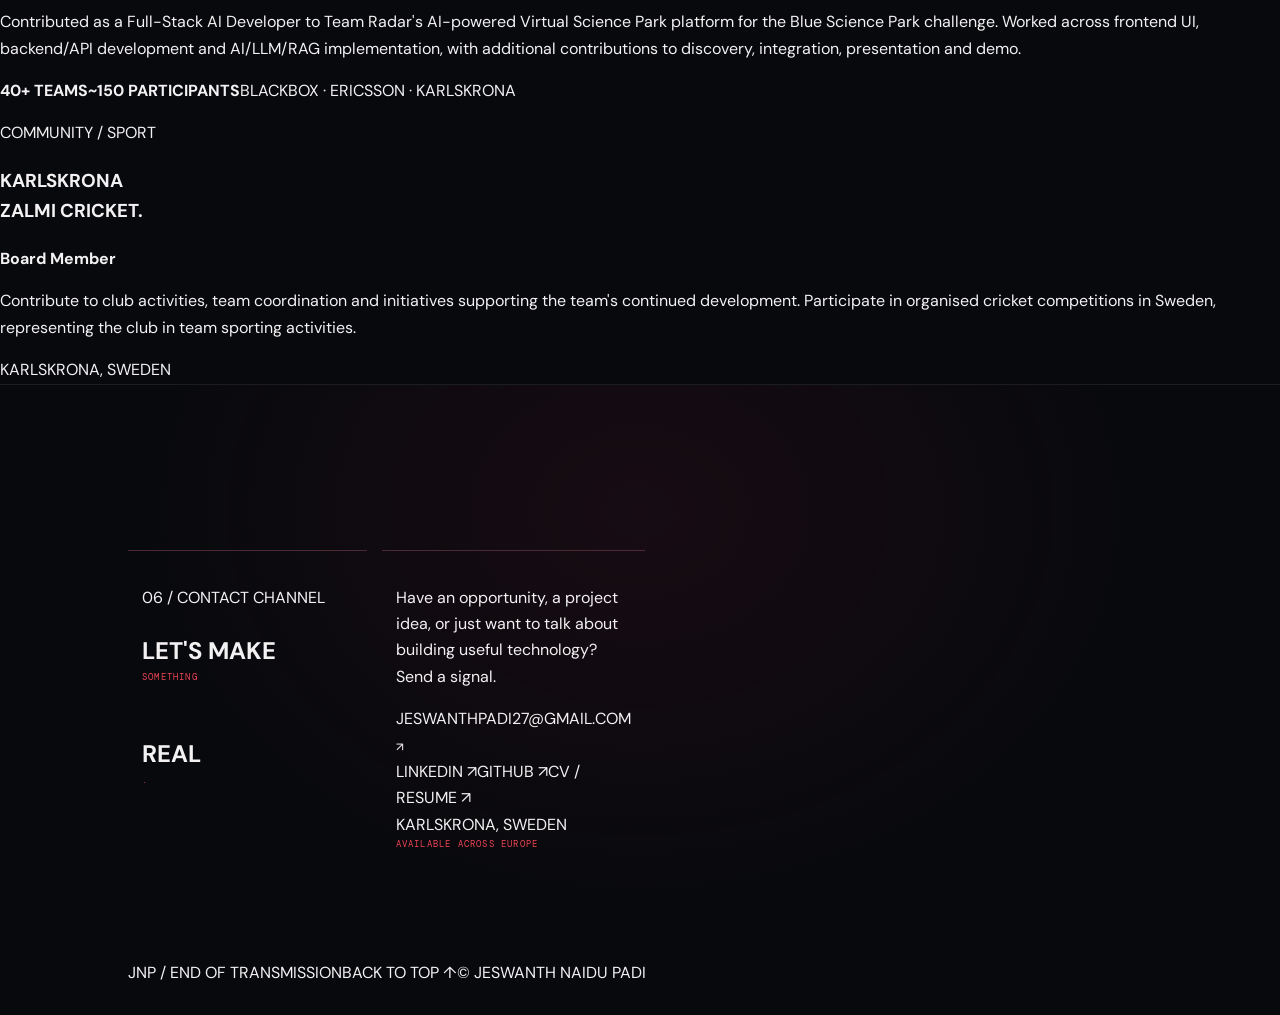
==== commit 4944f0f2: "Replace previous portfolio with red and black video-reference design" ====
--- a/index.html
+++ b/index.html
@@ -2,27 +2,54 @@
 <html lang="en">
 <head>
 <meta charset="utf-8"><meta name="viewport" content="width=device-width,initial-scale=1">
-<meta name="description" content="Jeswanth Naidu Padi — AI Engineer, Machine Learning and Generative AI.">
-<title>Jeswanth Naidu Padi — Portfolio</title>
+<meta name="description" content="Jeswanth Naidu Padi — AI Engineer building intelligent applications, backend systems and machine learning products.">
+<meta name="theme-color" content="#090909">
+<title>Jeswanth Naidu Padi — AI Engineer</title>
 <link rel="preconnect" href="https://fonts.googleapis.com"><link rel="preconnect" href="https://fonts.gstatic.com" crossorigin>
-<link href="https://fonts.googleapis.com/css2?family=DM+Mono:wght@400;500&family=DM+Sans:wght@400;500;600;700&family=Playfair+Display:ital,wght@1,600&family=Space+Grotesk:wght@400;500;600;700&display=swap" rel="stylesheet">
+<link href="https://fonts.googleapis.com/css2?family=Barlow+Condensed:wght@500;600;700;800;900&family=DM+Mono:wght@400;500&family=DM+Sans:wght@400;500;600;700&display=swap" rel="stylesheet">
 <link rel="stylesheet" href="assets/css/styles.css">
 </head>
 <body>
-<header class="site-header"><a class="wordmark" href="#home">JESWANTH<span>.</span></a><nav><a href="#home">Home</a><a href="#about">About</a><a href="#experience">Experience</a><a href="#research">Research</a><a href="#projects">Projects</a><a href="#achievements">Achievements</a></nav><a class="header-contact" href="#contact">LET'S CONNECT <b>↗</b></a><button class="menu-toggle" aria-label="Toggle navigation">☰</button></header>
+<div class="noise"></div><div class="grid-bg"></div>
+<header class="topbar"><a class="mark" href="#home">J<span>/</span>P</a><nav class="nav"><a href="#work">Selected work</a><a href="#profile">Profile</a><a href="#research">Research</a><a href="#contact">Contact</a></nav><a class="top-cta" href="cv.html">CV / RESUME <span>↗</span></a><button class="menu-toggle" aria-label="Open navigation" aria-expanded="false">☰</button></header>
 <main>
 <section class="hero" id="home">
-<div class="hero-topline"><span>PORTFOLIO / 2026</span><span>AI ENGINEER · SWEDEN</span></div>
-<h1 class="outline-title">PORTFOLIO<span class="title-period">.</span></h1>
-<div class="hero-grid">
-<div class="hero-main"><p class="script">Hello, I'm</p><h2>JESWANTH<br><span>NAIDU PADI.</span></h2><div class="role-line"><span class="red-square"></span> AI ENGINEER &nbsp;·&nbsp; MACHINE LEARNING &nbsp;·&nbsp; GENERATIVE AI</div><p class="hero-description">I build practical AI applications and software systems, bringing together machine learning, generative AI, backend engineering and cloud technologies.</p><div class="hero-actions"><a class="solid-button" href="#projects">EXPLORE MY WORK <b>↗</b></a><a class="line-button" href="#contact">CONTACT ME</a></div><div class="hero-social"><a href="https://github.com/Jeswanthpadi" target="_blank" rel="noreferrer">GITHUB ↗</a><a href="https://www.linkedin.com/in/jeswanthnaidupadi/" target="_blank" rel="noreferrer">LINKEDIN ↗</a></div></div>
-<div class="hero-side"><div class="photo-frame"><img src="assets/img/profile.jpg" alt="Jeswanth Naidu Padi"></div><div class="photo-caption"><span>BASED IN</span><b>KARLSKRONA, SWEDEN</b></div><div class="side-index">01 <i>—</i> INTRODUCTION</div></div>
-</div><a class="hero-scroll" href="#about">SCROLL TO DISCOVER <span>↓</span></a>
+<div class="hero-watermark" aria-hidden="true">PORTFOLIO</div>
+<div class="hero-inner">
+<div class="hero-copy">
+<p class="micro"><span class="red-dot"></span> AVAILABLE FOR SELECT OPPORTUNITIES <span class="micro-code">[ SE / EU ]</span></p>
+<p class="script-intro">Hello, I'm</p><h1>JESWANTH<br><span>NAIDU PADI<span class="red-period">.</span></span></h1>
+<div class="role-stamp"><span class="stamp-dot"></span><strong>AI ENGINEER</strong><span class="slash">/</span><span>SOFTWARE DEVELOPER</span></div>
+<p class="hero-description">I build intelligent applications and software systems — from LLM-powered workflows and machine learning models to backend services and cloud deployments.</p>
+<div class="hero-actions"><a class="button button-red" href="#work">Explore selected work <span>↗</span></a><a class="button button-ghost" href="#contact">Initiate contact <span>↗</span></a></div>
+<div class="hero-social"><a href="https://github.com/Jeswanthpadi" target="_blank" rel="noreferrer">GITHUB <sup>↗</sup></a><a href="https://www.linkedin.com/in/jeswanthnaidupadi/" target="_blank" rel="noreferrer">LINKEDIN <sup>↗</sup></a><a href="mailto:jeswanthpadi27@gmail.com">EMAIL <sup>↗</sup></a></div>
+</div>
+<div class="hero-side">
+<div class="profile-card"><div class="card-topline"><span>SUBJECT / 001</span><span>ACTIVE</span></div><div class="portrait-frame"><img src="assets/img/profile.jpg" alt="Jeswanth Naidu Padi"></div><div class="profile-caption"><div><span class="caption-label">IDENTITY</span><strong>JESWANTH N. PADI</strong></div><span class="portrait-code">JNP—26</span></div><div class="corner corner-a"></div><div class="corner corner-b"></div></div>
+<div class="side-panel panel-one"><span class="panel-symbol">✳</span><span class="panel-label">CORE FOCUS</span><strong>AI / ML<br>ENGINEERING</strong></div>
+<div class="side-panel panel-two"><span class="panel-label">CURRENT BASE</span><strong>KARLSKRONA<br>SWEDEN</strong><span class="panel-foot">56°09'N / 15°35'E</span></div>
+<div class="crosshair crosshair-one">+</div><div class="crosshair crosshair-two">+</div>
+</div>
+</div>
+<div class="hero-bottom"><span>SCROLL TO EXPLORE <b>↓</b></span><span>INDEPENDENT THINKING · PRACTICAL BUILDING</span><span>01 — 06</span></div>
 </section>
-<section class="content-section about-section" id="about"><div class="section-kicker"><span>01 / ABOUT ME</span><span>PROFILE</span></div><div class="section-title-row"><h2>ABOUT <em>ME.</em></h2><p>THE PERSON BEHIND THE CODE</p></div><div class="about-layout"><p class="about-lead">Computer Science graduate with a Master's degree from Blekinge Institute of Technology, Sweden. I work across AI engineering and software development, with a focus on building useful, reliable applications.</p><div class="about-details"><p>My technical interests span machine learning, generative AI, large language models, retrieval-augmented generation, multi-agent systems, Natural Language Processing (NLP), Computer Vision and cloud technologies.</p><div class="expertise-grid"><div><span>01</span><b>AI & MACHINE LEARNING</b><p>LLMs, RAG, Multi-Agent AI, Scikit-learn, PyTorch, TensorFlow</p></div><div><span>02</span><b>NLP & COMPUTER VISION</b><p>Sentence Transformers, semantic search, YOLOv8, object detection</p></div><div><span>03</span><b>SOFTWARE & BACKEND</b><p>Python, Java, PHP, FastAPI, Flask, REST APIs, MySQL</p></div><div><span>04</span><b>CLOUD & DEVOPS</b><p>AWS, Docker, Kubernetes, Terraform, Boto3, Git</p></div></div></div></div></section>
-<section class="content-section experience-section" id="experience"><div class="section-kicker"><span>02 / WORK EXPERIENCE</span><span>CAREER</span></div><div class="section-title-row"><h2>WORK <em>EXPERIENCE.</em></h2><p>WHERE I'VE CONTRIBUTED</p></div><div class="experience-list"><article class="experience-item"><div class="experience-date">JAN 2026 — PRESENT</div><div class="experience-body"><h3>AI ENGINEER</h3><h4>Careerland AB <span>· Karlskrona, Sweden</span></h4><p>Develop application functionality across Corporate, Tourism and Admin interfaces, connecting frontend components with backend services, APIs, database operations and integrations. Work with PHP, MySQL and Linux-based hosting.</p><div class="mini-tags">PHP / MYSQL / API INTEGRATION / LINUX</div></div><div class="experience-number">01</div></article><article class="experience-item"><div class="experience-date">MAR 2026 — SEP 2026</div><div class="experience-body"><h3>AI/ML INTERN</h3><h4>Labmentix EdTech Pvt Ltd <span>· Remote</span></h4><p>Developed Python-based AI applications integrating LLMs, RAG, REST APIs and data-processing workflows. Implemented modular backend services using FastAPI.</p><div class="mini-tags">PYTHON / LLM / RAG / FASTAPI</div></div><div class="experience-number">02</div></article><article class="experience-item"><div class="experience-date">MAY 2023 — JUN 2023</div><div class="experience-body"><h3>PYTHON INTERN</h3><h4>HDLC Technologies (AICTE) <span>· Remote</span></h4><p>Developed Python automation scripts for data-processing tasks, applying reusable logic, debugging and validation.</p><div class="mini-tags">PYTHON / AUTOMATION / DATA PROCESSING</div></div><div class="experience-number">03</div></article></div></section>
-<section class="content-section research-section" id="research"><div class="section-kicker"><span>03 / RESEARCH & PUBLICATIONS</span><span>RESEARCH</span></div><div class="section-title-row"><h2>RESEARCH <em>& PUBLICATIONS.</em></h2><p>EXPERIMENTS & FINDINGS</p></div><article class="research-entry"><div class="research-meta">2026 <span>MASTER'S THESIS</span></div><div class="research-content"><h3>Latent Dynamical System Modeling of the Tennessee Eastman Process: An Experimental Comparison of Classical and Modern State-Space Models</h3><ul><li>Developed a Python and PyTorch experimental framework for multivariate time-series data from the Tennessee Eastman industrial process, working with 52 process variables.</li><li>Compared Kalman Filter, Deep Markov Model, Mamba and TimesFM approaches using forecasting errors, KL divergence, temporal similarity and latent representation analysis.</li></ul><a href="https://www.diva-portal.org/smash/record.jsf?pid=diva2:2114204" target="_blank" rel="noreferrer">VIEW PUBLICATION IN DIVA ↗</a></div><div class="research-index">R / 01</div></article><article class="research-entry"><div class="research-meta">2024 <span>BACHELOR'S THESIS</span></div><div class="research-content"><h3>Machine Learning Approaches to Predicting Sea Freight Carbon Emissions</h3><ul><li>Analysed AIS maritime data using operational, route-related and vessel-related information to investigate sea freight carbon emissions.</li><li>Compared Decision Tree, Support Vector Machine and Random Forest models; Random Forest achieved the best reported R² of approximately 0.78.</li></ul><a href="https://www.diva-portal.org/smash/get/diva2%3A1883492/FULLTEXT01.pdf" target="_blank" rel="noreferrer">READ PUBLICATION ↗</a></div><div class="research-index">R / 02</div></article></section>
-<section class="content-section projects-section" id="projects"><div class="section-kicker"><span>04 / SELECTED PROJECTS</span><span>BUILDING</span></div><div class="section-title-row"><h2>FEATURED <em>WORK.</em></h2><p>SELECTED PROJECTS</p></div><div class="project-grid"><article class="project-card"><div class="project-top"><span>01 / GENERATIVE AI</span><span>↗</span></div><h3>Multi-Agent AI Customer Support Platform</h3><p>AI-powered support application using a Streamlit frontend, FastAPI backend and Groq-hosted Llama 3.3. Includes a central agent router, six specialised agents and document retrieval with Sentence Transformers and FAISS.</p><div class="project-stack">PYTHON · STREAMLIT · FASTAPI · GROQ · FAISS · RAG</div><a href="https://github.com/Jeswanthpadi?tab=repositories" target="_blank" rel="noreferrer">VIEW PROJECT ↗</a></article><article class="project-card"><div class="project-top"><span>02 / MACHINE LEARNING</span><span>↗</span></div><h3>Voyage Analytics</h3><p>Modular Streamlit ML application combining flight-price prediction, KNN-based hotel recommendations and Random Forest user classification. Containerised with Docker and supported by Git LFS and Pytest checks.</p><div class="project-stack">PYTHON · SCIKIT-LEARN · STREAMLIT · DOCKER</div><a href="https://github.com/Jeswanthpadi?tab=repositories" target="_blank" rel="noreferrer">VIEW PROJECT ↗</a></article><article class="project-card"><div class="project-top"><span>03 / CLOUD & DEVOPS</span><span>↗</span></div><h3>Containerised Flask Application on AWS EKS</h3><p>Containerised a Python Flask application with Docker and deployed it to Amazon EKS using Kubernetes Deployment and Service resources, with Amazon ECR, Boto3 and kubectl.</p><div class="project-stack">AWS · DOCKER · KUBERNETES · ECR · EKS</div><a href="https://github.com/Jeswanthpadi?tab=repositories" target="_blank" rel="noreferrer">VIEW PROJECT ↗</a></article><article class="project-card"><div class="project-top"><span>04 / SOFTWARE ENGINEERING</span><span>↗</span></div><h3>Apache RocketMQ Software Metrics Analysis</h3><p>Assessed Apache RocketMQ using the Goal-Question-Metric approach, SonarQube and MetricsReloaded to examine code quality, maintainability and technical-debt indicators.</p><div class="project-stack">SONARQUBE · METRICSRELOADED · GQM</div><a href="https://github.com/Jeswanthpadi?tab=repositories" target="_blank" rel="noreferrer">VIEW PROJECT ↗</a></article><article class="project-card"><div class="project-top"><span>05 / COMPUTER VISION</span><span>↗</span></div><h3>Aerial Object Classification and Detection</h3><p>Developed a YOLOv8n model to distinguish birds from drones using an aerial image dataset of 3,319 images. Achieved approximately 0.79 mAP@0.5 after five training epochs.</p><div class="project-stack">PYTHON · YOLOV8 · COMPUTER VISION</div><a href="https://github.com/Jeswanthpadi?tab=repositories" target="_blank" rel="noreferrer">VIEW PROJECT ↗</a></article></div></section>
-<section class="content-section achievements-section" id="achievements"><div class="section-kicker"><span>05 / ACHIEVEMENTS & CONTRIBUTIONS</span><span>RECOGNITION</span></div><div class="section-title-row"><h2>ACHIEVEMENTS <em>& MORE.</em></h2><p>TEAMWORK & COMMUNITY</p></div><article class="achievement-feature"><div class="achievement-label">1ST PRIZE / CAMPOR × BUILD HACKATHON 2026</div><h3>TEAM RADAR <span>— BLUE SCIENCE PARK CHALLENGE</span></h3><ul><li>Contributed as a Full-Stack AI Developer to Team Radar's AI-powered Virtual Science Park platform for the Blue Science Park challenge. Worked across frontend UI development, backend/API development, and AI/LLM/RAG implementation to deliver personalised recommendations, intelligent information discovery, and interactive question-answering functionality.</li><li>Also contributed to data discovery, system integration, and the final project presentation and demonstration.</li><li>The team secured 1st Prize among 40+ teams and approximately 150 participants at the Campor × BUILD Hackathon 2026.</li></ul></article><article class="achievement-secondary"><div><span>BOARD MEMBER</span><h3>Karlskrona Zalmi Cricket Team</h3></div><p>Contribute to club activities, team coordination and initiatives supporting the development and continued activities of the cricket team. Participate in organised cricket competitions in Sweden under the Swedish Cricket Federation.</p></article></section>
-<section class="contact-section" id="contact"><div class="section-kicker"><span>06 / CONTACT</span><span>GET IN TOUCH</span></div><p class="script">Have a project in mind?</p><h2>LET'S <em>CONNECT.</em></h2><a class="contact-email" href="mailto:jeswanthpadi27@gmail.com">JESWANTHPADI27@GMAIL.COM ↗</a><div class="contact-grid"><a href="tel:+46767437157"><span>PHONE</span><b>+46 767 437 157</b><i>↗</i></a><a href="https://www.linkedin.com/in/jeswanthnaidupadi/" target="_blank" rel="noreferrer"><span>LINKEDIN</span><b>Connect professionally</b><i>↗</i></a><a href="https://github.com/Jeswanthpadi" target="_blank" rel="noreferrer"><span>GITHUB</span><b>Explore my repositories</b><i>↗</i></a><div><span>LOCATION</span><b>Karlskrona, Sweden</b></div></div><footer><span>© 2026 JESWANTH NAIDU PADI</span><a href="#home">BACK TO TOP ↑</a></footer></section>
-</main><script src="assets/js/main.js"></script></body></html>+<section class="ticker"><div class="ticker-track"><span>GENERATIVE AI</span><b>✳</b><span>BACKEND ENGINEERING</span><b>✳</b><span>MACHINE LEARNING</span><b>✳</b><span>CLOUD SYSTEMS</span><b>✳</b><span>GENERATIVE AI</span><b>✳</b><span>BACKEND ENGINEERING</span><b>✳</b><span>MACHINE LEARNING</span><b>✳</b><span>CLOUD SYSTEMS</span><b>✳</b></div></section>
+<section class="section work-section" id="work"><div class="section-kicker"><span>01 / SELECTED WORK</span><span>PROJECT ARCHIVE — 2023 / 2026</span></div><div class="section-heading"><h2>BUILT TO<br><span>DO MORE.</span></h2><p>Experiments, products and engineering work across AI, software and cloud infrastructure. Each project solves a different part of the bigger picture.</p></div>
+<div class="work-feature"><div class="feature-index">01<span> / 05</span></div><div class="feature-main"><div class="feature-meta"><span>GENERATIVE AI · MULTI-AGENT SYSTEMS</span><span class="live-mark">FEATURED PROJECT</span></div><h3>Multi-Agent AI<br><em>Customer Support Platform</em></h3><p>A coordinated support workflow built around a central router and six specialist agents. Uses Llama 3.3, FastAPI, Groq, and semantic retrieval with Sentence Transformers and FAISS to ground answers in supporting documents.</p><div class="feature-footer"><div class="tech-line">PYTHON <i>·</i> FASTAPI <i>·</i> RAG <i>·</i> FAISS <i>·</i> GROQ</div><a href="https://github.com/Jeswanthpadi/Multi_Agent_AI" target="_blank" rel="noreferrer">OPEN REPOSITORY <b>↗</b></a></div></div><div class="feature-mark">AGENT<br><span>SYS.</span></div></div>
+<div class="project-list">
+<article class="project-row"><div class="project-no">02</div><div class="project-info"><div class="project-type">MACHINE LEARNING / PRODUCT</div><h3>Voyage Analytics</h3><p>A Streamlit ML suite combining flight-price prediction, KNN hotel recommendations and Random Forest user classification, with reusable preprocessing and prediction components.</p><div class="tech-line">SCIKIT-LEARN · STREAMLIT · DOCKER · GIT LFS · PYTEST</div></div><div class="project-arrow">↗</div></article>
+<article class="project-row"><div class="project-no">03</div><div class="project-info"><div class="project-type">CLOUD / DEVOPS</div><h3>Containerised Flask on AWS EKS</h3><p>Containerised a Python Flask app with Docker and deployed it to Amazon EKS using Kubernetes Deployment and Service resources, with ECR and Boto3 integration.</p><div class="tech-line">AWS EKS · ECR · DOCKER · KUBERNETES · BOTO3</div><a class="row-repo" href="https://github.com/Jeswanthpadi/Containerised-Flask-Application-on-AWS-EKS" target="_blank" rel="noreferrer">VIEW REPOSITORY ↗</a></div><div class="project-arrow">↗</div></article>
+<article class="project-row"><div class="project-no">04</div><div class="project-info"><div class="project-type">SOFTWARE QUALITY / METRICS</div><h3>Apache RocketMQ Analysis</h3><p>Evaluated source-code quality using the Goal-Question-Metric approach, SonarQube and MetricsReloaded to examine maintainability and technical-debt indicators.</p><div class="tech-line">SONARQUBE · METRICSRELOADED · GQM</div></div><div class="project-arrow">↗</div></article>
+<article class="project-row"><div class="project-no">05</div><div class="project-info"><div class="project-type">COMPUTER VISION / OBJECT DETECTION</div><h3>Bird vs Drone Detection</h3><p>Trained a YOLOv8n detector on an aerial image dataset of 3,319 images, reaching approximately 0.79 mAP@0.5 after five epochs.</p><div class="tech-line">PYTHON · YOLOV8 · COMPUTER VISION</div></div><div class="project-arrow">↗</div></article>
+</div>
+</section>
+<section class="profile-section section" id="profile"><div class="section-kicker"><span>02 / PROFILE</span><span>BACKGROUND & EXPERIENCE</span></div><div class="profile-layout"><div class="profile-title"><p class="micro"><span class="red-dot"></span> A LITTLE ABOUT ME</p><h2>THINK.<br>BUILD.<br><span>ITERATE.</span></h2><div class="profile-quote">“Good engineering connects a clear idea to something people can actually use.”</div></div><div class="profile-detail"><p class="profile-lead">Computer Science graduate with a Master's degree from Blekinge Institute of Technology. I work across practical AI applications, backend engineering, and machine learning.</p><p class="profile-body">My experience spans LLM-based applications, retrieval-augmented generation, multi-agent workflows, REST API development and data-driven modelling. I also have project experience in natural language processing, computer vision and cloud technologies. I enjoy taking a system from a first working idea through integration, testing and deployment.</p><div class="education-panel"><div class="mini-heading">EDUCATION / ACADEMIC PATH</div><div class="edu-line"><span>2024 — 2026</span><strong>Master of Science · Computer Science</strong><small>Blekinge Institute of Technology (BTH) · Karlskrona, Sweden</small></div><div class="edu-line"><span>2020 — 2024</span><strong>Bachelor of Science · Computer Science</strong><small>JNTU, India / BTH, Sweden</small><small>Integrated academic collaboration between JNTU, India and BTH, Sweden; final year undertaken at BTH.</small></div></div></div></div>
+<div class="experience-strip"><div class="mini-heading">EXPERIENCE LOG</div><div class="experience-row"><span class="exp-date">JAN 2026 — PRESENT</span><div><strong>AI Product Engineer</strong><small>Careerland AB · Karlskrona, Sweden</small><p>Developing application functionality across Corporate, Tourism and Admin interfaces, working with backend APIs, PHP, MySQL, integrations, debugging and Linux-based hosting.</p></div><span class="exp-code">EXP_01</span></div><div class="experience-row"><span class="exp-date">MAR 2026 — SEP 2026</span><div><strong>AI/ML Intern</strong><small>Labmentix EdTech Pvt Ltd · Remote</small><p>Built Python AI applications integrating LLMs, RAG workflows, REST APIs and FastAPI services, with testing and integration work.</p></div><span class="exp-code">EXP_02</span></div><div class="experience-row"><span class="exp-date">MAY 2023 — JUN 2023</span><div><strong>Intern</strong><small>HDLC Technologies (AICTE) · Remote</small><p>Worked on Python automation scripts, data processing, debugging and validation of script outputs.</p></div><span class="exp-code">EXP_03</span></div></div>
+</section>
+<section class="section research-section" id="research"><div class="section-kicker"><span>03 / RESEARCH</span><span>MODELLING · EXPERIMENTS · ANALYSIS</span></div><div class="section-heading"><h2>QUESTIONS<br><span>IN MOTION.</span></h2><p>Research on industrial dynamical systems and data-driven approaches to maritime carbon emissions.</p></div><article class="research-item"><div class="research-id">R—01 <span>2026 / MASTER'S THESIS</span></div><div class="research-content"><h3>Latent Dynamical System Modeling of the Tennessee Eastman Process</h3><p>Experimental comparison of classical and modern state-space models for multivariate industrial time-series data. The work compares Kalman Filter, Deep Markov Model, Mamba and TimesFM using forecasting errors, KL divergence, temporal similarity and latent representation analysis.</p><a href="https://www.diva-portal.org/smash/record.jsf?pid=diva2:2114204" target="_blank" rel="noreferrer">VIEW PUBLICATION ↗</a></div><div class="research-side">STATE<br>SPACE<br>MODELS</div></article><article class="research-item"><div class="research-id">R—02 <span>2024 / BACHELOR'S THESIS</span></div><div class="research-content"><h3>Machine Learning Approaches to Predicting Sea Freight Carbon Emissions</h3><p>Applied Decision Tree, Support Vector Machine and Random Forest models to AIS maritime data. Random Forest produced the strongest reported result, with an R² of approximately 0.78.</p><a href="https://www.diva-portal.org/smash/get/diva2%3A1883492/FULLTEXT01.pdf" target="_blank" rel="noreferrer">READ RESEARCH PDF ↗</a></div><div class="research-side">AIS<br>DATA<br>ML MODELS</div></article></section>
+<section class="skills-section section"><div class="section-kicker"><span>04 / TOOLKIT</span><span>TECHNICAL ARSENAL</span></div><div class="skills-layout"><h2>THE<br><span>STACK.</span></h2><div class="terminal"><div class="terminal-bar"><span class="terminal-dots">● ● ●</span><span>JNP / SKILLSET.TXT</span><span>01.0</span></div><div class="terminal-body"><div class="skill-line"><span>01</span><strong>AI & GENERATIVE AI</strong><p>LLMs, RAG, Multi-Agent AI, LangChain, OpenAI API, Groq, FAISS, Sentence Transformers</p></div><div class="skill-line"><span>02</span><strong>PROGRAMMING & BACKEND</strong><p>Python, Java, C, C++, PHP, SQL (Basic), FastAPI, Flask, REST APIs, MySQL</p></div><div class="skill-line"><span>03</span><strong>DATA & MACHINE LEARNING</strong><p>Pandas, NumPy, Scikit-learn, PyTorch, TensorFlow, feature engineering, time-series analysis</p></div><div class="skill-line"><span>04</span><strong>COMPUTER VISION</strong><p>YOLOv8, object detection, image classification</p></div><div class="skill-line"><span>05</span><strong>CLOUD & DEVOPS</strong><p>AWS EC2, S3, ECR, EKS, VPC, RDS, ALB, IAM, Docker, Kubernetes, Boto3, kubectl, Terraform</p></div><div class="skill-line"><span>06</span><strong>TOOLS & PLATFORMS</strong><p>Git, GitHub, Git LFS, Pytest, Streamlit, Linux, Jupyter Notebook, Google Colab, SonarQube</p></div></div><div class="terminal-footer"><span>END OF FILE</span><span>STATUS: OPERATIONAL <b>■</b></span></div></div></div></section>
+<section class="recognition-section section"><div class="section-kicker"><span>05 / RECOGNITION</span><span>TEAMWORK & COMMUNITY</span></div><div class="recognition-grid"><div class="award-panel"><p class="micro"><span class="red-dot"></span> CAMPOR × BUILD HACKATHON 2026</p><div class="award-number">01<span>ST</span></div><h3>FIRST PRIZE.</h3><p>Contributed as a Full-Stack AI Developer to Team Radar's AI-powered Virtual Science Park platform for the Blue Science Park challenge. Worked across frontend UI, backend/API development and AI/LLM/RAG implementation, with additional contributions to discovery, integration, presentation and demo.</p><div class="award-bottom"><strong>40+ TEAMS</strong><strong>~150 PARTICIPANTS</strong><span>BLACKBOX · ERICSSON · KARLSKRONA</span></div></div><div class="community-panel"><p class="micro">COMMUNITY / SPORT</p><h3>KARLSKRONA<br>ZALMI <span>CRICKET.</span></h3><p><strong>Board Member</strong></p><p>Contribute to club activities, team coordination and initiatives supporting the team's continued development. Participate in organised cricket competitions in Sweden, representing the club in team sporting activities.</p><span class="community-location">KARLSKRONA, SWEDEN</span></div></div></section>
+<section class="contact-section section" id="contact"><div class="contact-grid"><div><p class="micro"><span class="red-dot"></span> 06 / CONTACT CHANNEL</p><h2>LET'S MAKE<br><span>SOMETHING</span><br>REAL<span class="red-period">.</span></h2></div><div class="contact-info"><p>Have an opportunity, a project idea, or just want to talk about building useful technology? Send a signal.</p><a class="mail-link" href="mailto:jeswanthpadi27@gmail.com">JESWANTHPADI27@GMAIL.COM <b>↗</b></a><div class="contact-links"><a href="https://www.linkedin.com/in/jeswanthnaidupadi/" target="_blank" rel="noreferrer">LINKEDIN ↗</a><a href="https://github.com/Jeswanthpadi" target="_blank" rel="noreferrer">GITHUB ↗</a><a href="cv.html">CV / RESUME ↗</a></div><div class="contact-loc">KARLSKRONA, SWEDEN <span>AVAILABLE ACROSS EUROPE</span></div></div></div><div class="contact-bottom"><span>JNP / END OF TRANSMISSION</span><a href="#home">BACK TO TOP ↑</a><span>© <span id="year"></span> JESWANTH NAIDU PADI</span></div></section>
+</main>
+<script src="assets/js/main.js"></script>
+</body></html>
